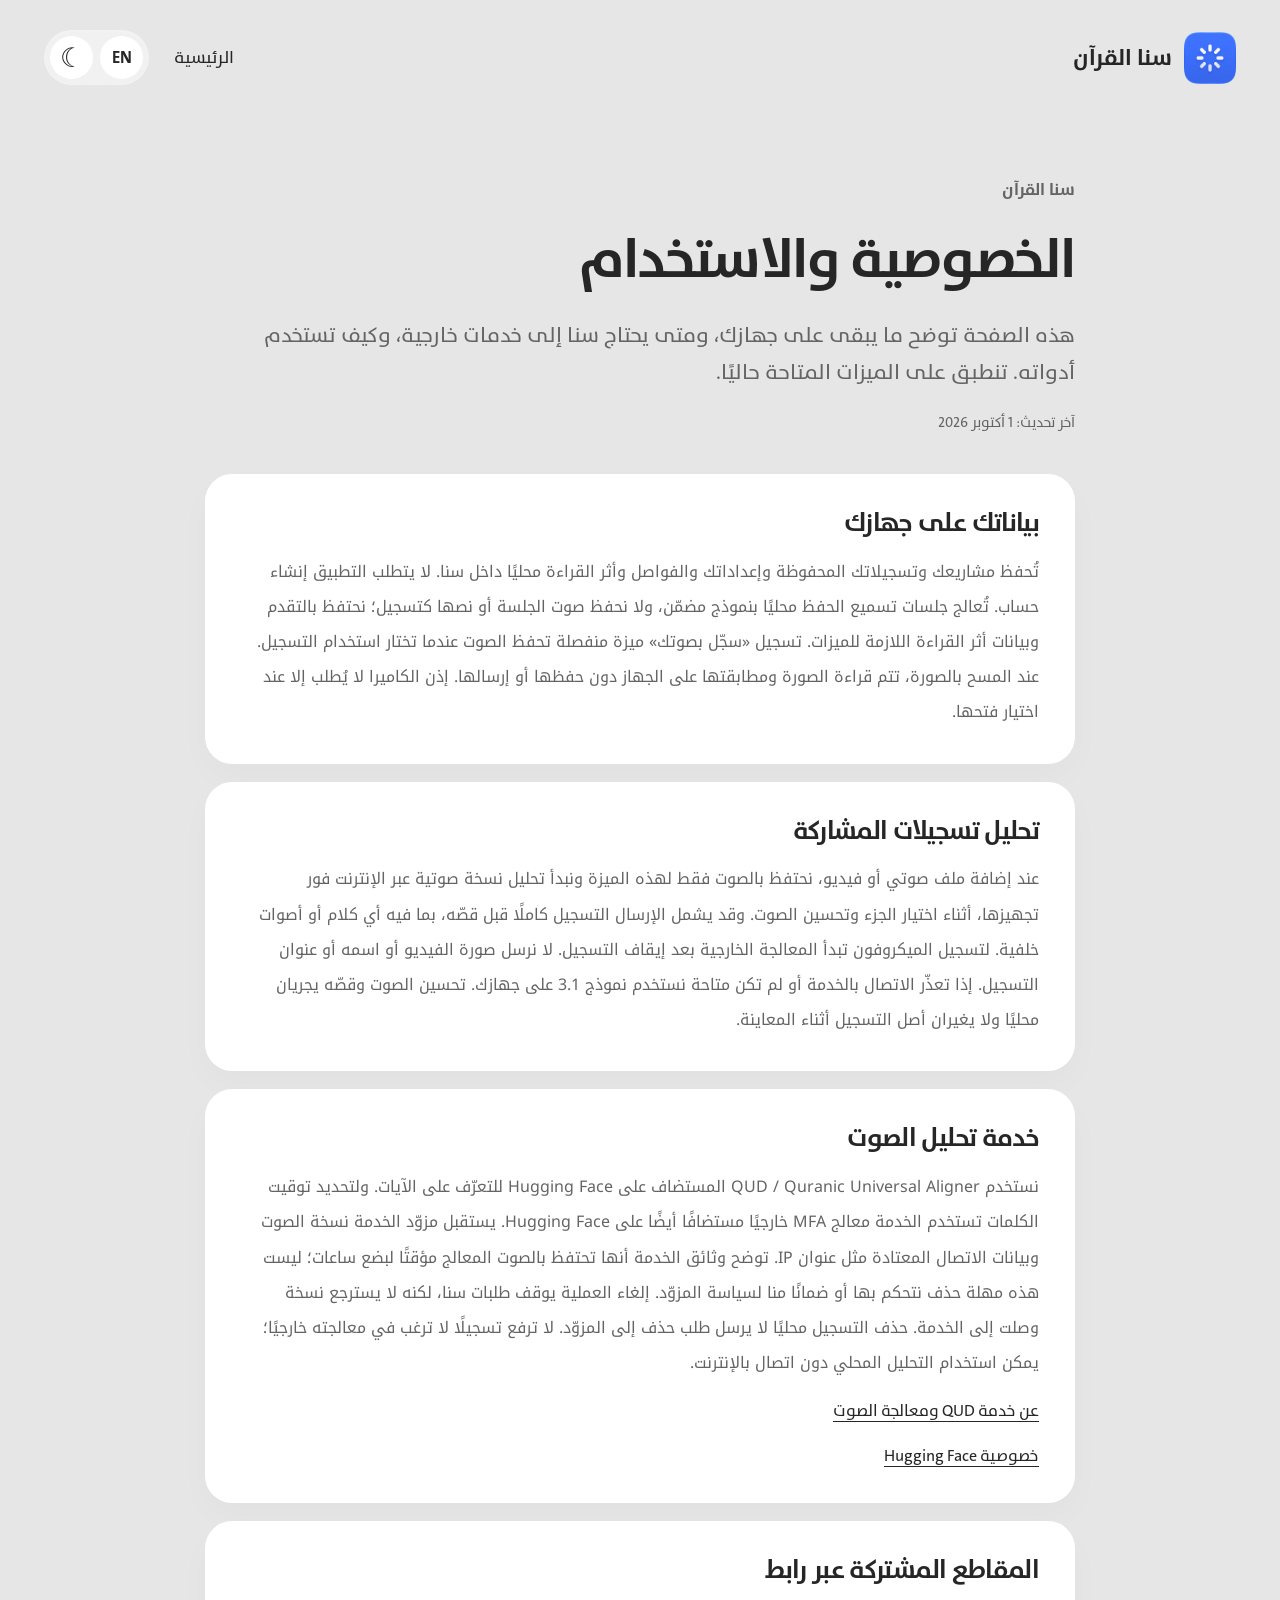
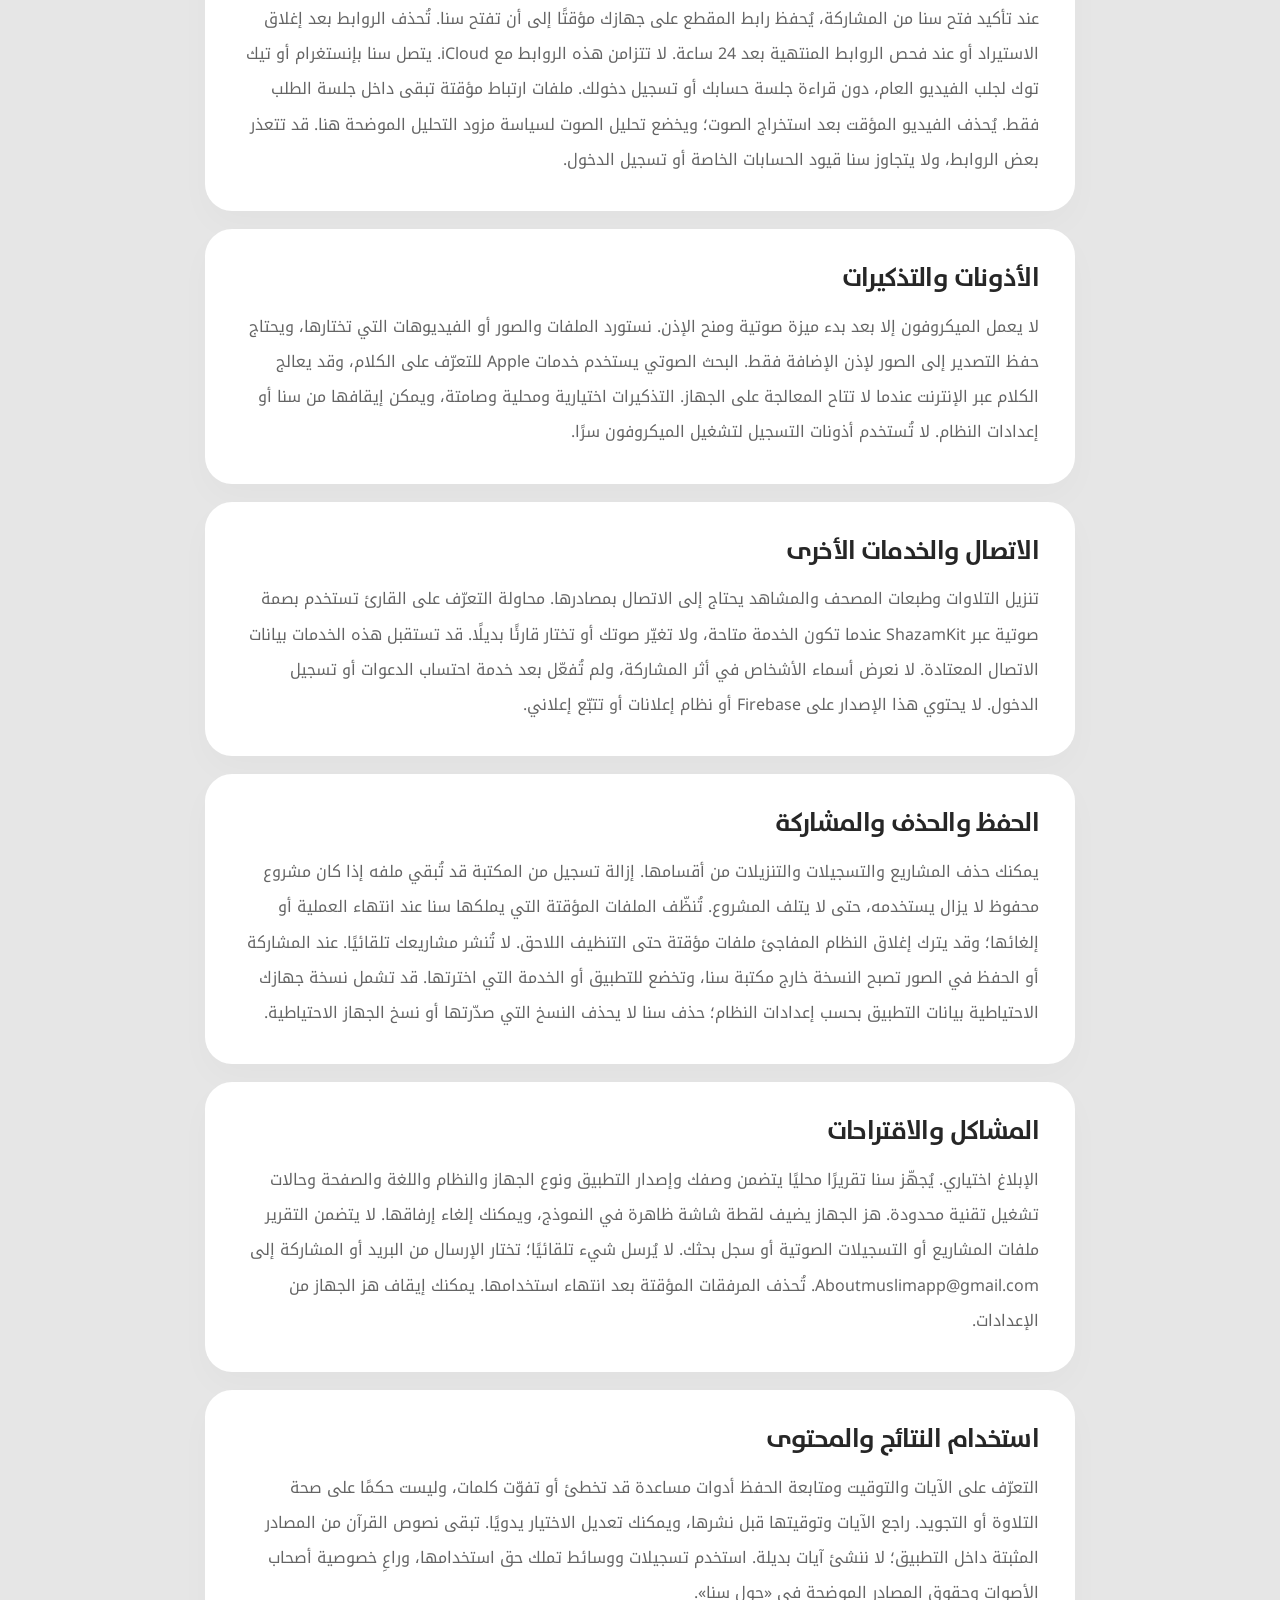
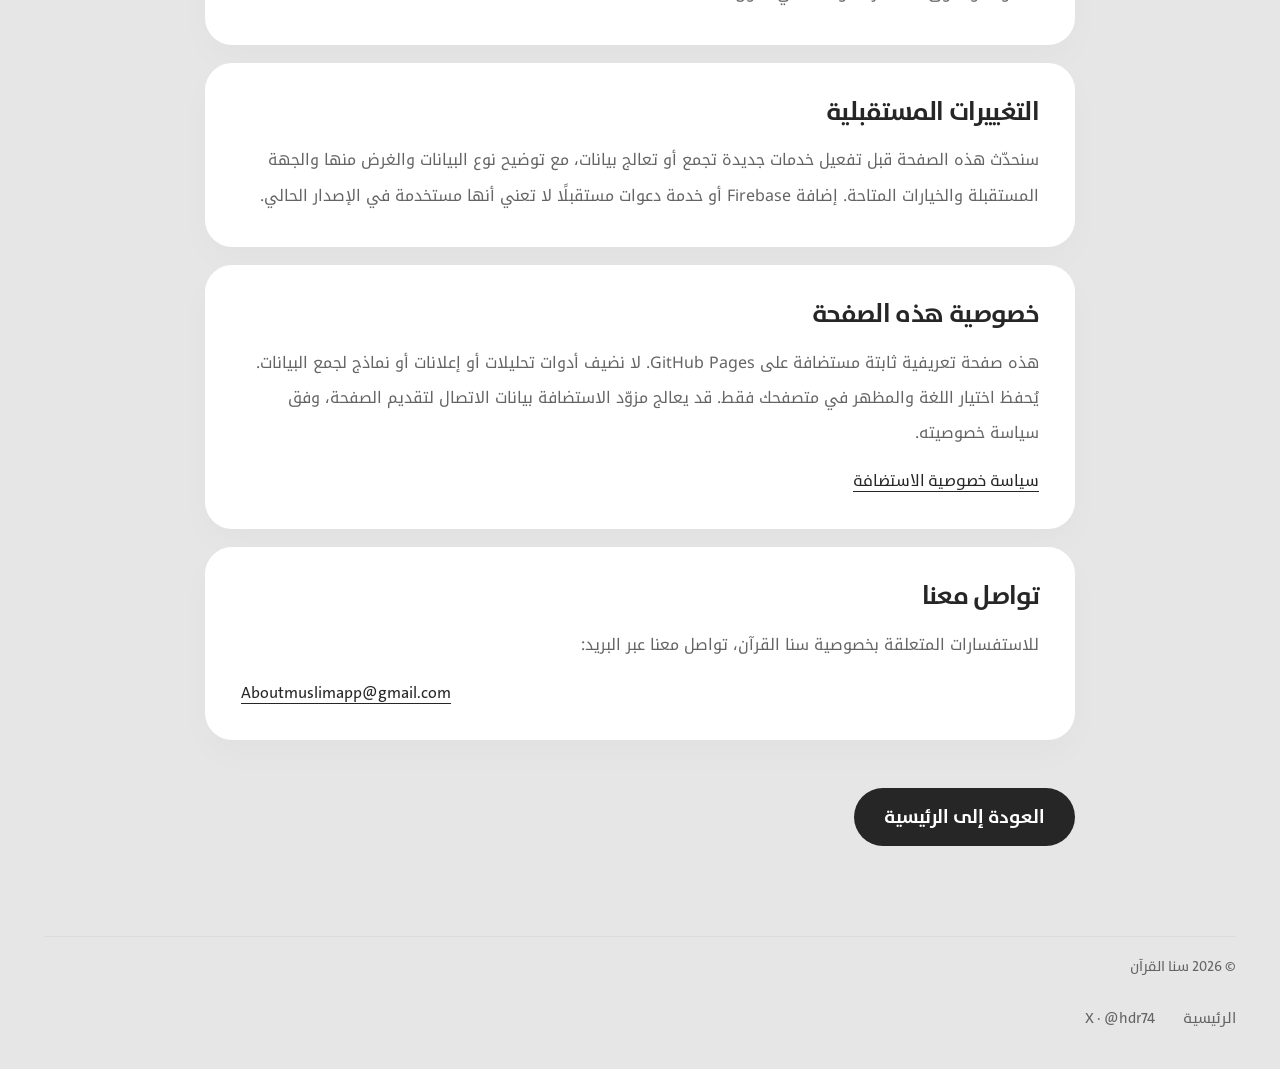
==== privacy.html @ ecf04803 "Add bilingual Sana Quran website and privacy policy" ====
<!doctype html><html lang="ar" dir="rtl" data-theme="light"><head><meta charset="utf-8"><meta name="viewport" content="width=device-width,initial-scale=1"><meta name="theme-color" content="#e6e6e6"><meta name="description" content="سياسة الخصوصية والاستخدام لتطبيق سنا القرآن."><title>الخصوصية والاستخدام — سنا القرآن</title><link rel="icon" href="assets/icon-light.png"><link rel="stylesheet" href="styles.css"><script src="privacy-content.js" defer></script><script src="app.js" defer></script></head><body><a class="skip" href="#main" data-copy="skip">انتقل إلى المحتوى</a><header class="site-header wrap"><a class="brand" href="./" data-local-link><img data-icon src="assets/icon-light.png" width="52" height="52" alt=""><span data-copy="brand">سنا القرآن</span></a><nav class="nav" data-nav-label aria-label="الصفحة"><a href="./" data-local-link data-copy="home">الرئيسية</a><div class="preferences"><button id="language" class="round" type="button" aria-label="Switch to English">EN</button><button id="theme" class="round theme-toggle" type="button" aria-label="النمط الداكن"><span class="sun" aria-hidden="true">☀</span><span class="moon" aria-hidden="true">☾</span></button></div></nav></header><main id="main" class="privacy-page wrap"><div class="privacy-heading"><span class="eyebrow" data-copy="brand">سنا القرآن</span><h1 data-policy="privacy_usage">الخصوصية والاستخدام</h1><p class="lead" data-policy="privacy_intro">هذه الصفحة توضح ما يبقى على جهازك، ومتى يحتاج سنا إلى خدمات خارجية، وكيف تستخدم أدواته. تنطبق على الميزات المتاحة حاليًا.</p><p class="small" data-policy="privacy_revision">آخر تحديث: 1 أكتوبر 2026</p></div><div id="policy-sections"><section class="policy-card" id="local"><h2>بياناتك على جهازك</h2><p>تُحفظ مشاريعك وتسجيلاتك المحفوظة وإعداداتك والفواصل وأثر القراءة محليًا داخل سنا. لا يتطلب التطبيق إنشاء حساب. تُعالج جلسات تسميع الحفظ محليًا بنموذج مضمّن، ولا نحفظ صوت الجلسة أو نصها كتسجيل؛ نحتفظ بالتقدم وبيانات أثر القراءة اللازمة للميزات. تسجيل «سجّل بصوتك» ميزة منفصلة تحفظ الصوت عندما تختار استخدام التسجيل. عند المسح بالصورة، تتم قراءة الصورة ومطابقتها على الجهاز دون حفظها أو إرسالها. إذن الكاميرا لا يُطلب إلا عند اختيار فتحها.</p></section><section class="policy-card" id="audio"><h2>تحليل تسجيلات المشاركة</h2><p>عند إضافة ملف صوتي أو فيديو، نحتفظ بالصوت فقط لهذه الميزة ونبدأ تحليل نسخة صوتية عبر الإنترنت فور تجهيزها، أثناء اختيار الجزء وتحسين الصوت. وقد يشمل الإرسال التسجيل كاملًا قبل قصّه، بما فيه أي كلام أو أصوات خلفية. لتسجيل الميكروفون تبدأ المعالجة الخارجية بعد إيقاف التسجيل. لا نرسل صورة الفيديو أو اسمه أو عنوان التسجيل. إذا تعذّر الاتصال بالخدمة أو لم تكن متاحة نستخدم نموذج 3.1 على جهازك. تحسين الصوت وقصّه يجريان محليًا ولا يغيران أصل التسجيل أثناء المعاينة.</p></section><section class="policy-card" id="provider"><h2>خدمة تحليل الصوت</h2><p>نستخدم QUD / Quranic Universal Aligner المستضاف على Hugging Face للتعرّف على الآيات. ولتحديد توقيت الكلمات تستخدم الخدمة معالج MFA خارجيًا مستضافًا أيضًا على Hugging Face. يستقبل مزوّد الخدمة نسخة الصوت وبيانات الاتصال المعتادة مثل عنوان IP. توضح وثائق الخدمة أنها تحتفظ بالصوت المعالج مؤقتًا لبضع ساعات؛ ليست هذه مهلة حذف نتحكم بها أو ضمانًا منا لسياسة المزوّد. إلغاء العملية يوقف طلبات سنا، لكنه لا يسترجع نسخة وصلت إلى الخدمة. حذف التسجيل محليًا لا يرسل طلب حذف إلى المزوّد. لا ترفع تسجيلًا لا ترغب في معالجته خارجيًا؛ يمكن استخدام التحليل المحلي دون اتصال بالإنترنت.</p><a href="https://qud.dev/en/projects/aligner/" target="_blank" rel="noopener noreferrer">عن خدمة QUD ومعالجة الصوت</a><a href="https://huggingface.co/privacy" target="_blank" rel="noopener noreferrer">خصوصية Hugging Face</a></section><section class="policy-card" id="social"><h2>المقاطع المشتركة عبر رابط</h2><p>عند تأكيد فتح سنا من المشاركة، يُحفظ رابط المقطع على جهازك مؤقتًا إلى أن تفتح سنا. تُحذف الروابط بعد إغلاق الاستيراد أو عند فحص الروابط المنتهية بعد 24 ساعة. لا تتزامن هذه الروابط مع iCloud. يتصل سنا بإنستغرام أو تيك توك لجلب الفيديو العام، دون قراءة جلسة حسابك أو تسجيل دخولك. ملفات ارتباط مؤقتة تبقى داخل جلسة الطلب فقط. يُحذف الفيديو المؤقت بعد استخراج الصوت؛ ويخضع تحليل الصوت لسياسة مزود التحليل الموضحة هنا. قد تتعذر بعض الروابط، ولا يتجاوز سنا قيود الحسابات الخاصة أو تسجيل الدخول.</p></section><section class="policy-card" id="permissions"><h2>الأذونات والتذكيرات</h2><p>لا يعمل الميكروفون إلا بعد بدء ميزة صوتية ومنح الإذن. نستورد الملفات والصور أو الفيديوهات التي تختارها، ويحتاج حفظ التصدير إلى الصور لإذن الإضافة فقط. البحث الصوتي يستخدم خدمات Apple للتعرّف على الكلام، وقد يعالج الكلام عبر الإنترنت عندما لا تتاح المعالجة على الجهاز. التذكيرات اختيارية ومحلية وصامتة، ويمكن إيقافها من سنا أو إعدادات النظام. لا تُستخدم أذونات التسجيل لتشغيل الميكروفون سرًا.</p></section><section class="policy-card" id="network"><h2>الاتصال والخدمات الأخرى</h2><p>تنزيل التلاوات وطبعات المصحف والمشاهد يحتاج إلى الاتصال بمصادرها. محاولة التعرّف على القارئ تستخدم بصمة صوتية عبر ShazamKit عندما تكون الخدمة متاحة، ولا تغيّر صوتك أو تختار قارئًا بديلًا. قد تستقبل هذه الخدمات بيانات الاتصال المعتادة. لا نعرض أسماء الأشخاص في أثر المشاركة، ولم تُفعّل بعد خدمة احتساب الدعوات أو تسجيل الدخول. لا يحتوي هذا الإصدار على Firebase أو نظام إعلانات أو تتبّع إعلاني.</p></section><section class="policy-card" id="retention"><h2>الحفظ والحذف والمشاركة</h2><p>يمكنك حذف المشاريع والتسجيلات والتنزيلات من أقسامها. إزالة تسجيل من المكتبة قد تُبقي ملفه إذا كان مشروع محفوظ لا يزال يستخدمه، حتى لا يتلف المشروع. تُنظّف الملفات المؤقتة التي يملكها سنا عند انتهاء العملية أو إلغائها؛ وقد يترك إغلاق النظام المفاجئ ملفات مؤقتة حتى التنظيف اللاحق. لا تُنشر مشاريعك تلقائيًا. عند المشاركة أو الحفظ في الصور تصبح النسخة خارج مكتبة سنا، وتخضع للتطبيق أو الخدمة التي اخترتها. قد تشمل نسخة جهازك الاحتياطية بيانات التطبيق بحسب إعدادات النظام؛ حذف سنا لا يحذف النسخ التي صدّرتها أو نسخ الجهاز الاحتياطية.</p></section><section class="policy-card" id="support"><h2>المشاكل والاقتراحات</h2><p>الإبلاغ اختياري. يُجهّز سنا تقريرًا محليًا يتضمن وصفك وإصدار التطبيق ونوع الجهاز والنظام واللغة والصفحة وحالات تشغيل تقنية محدودة. هز الجهاز يضيف لقطة شاشة ظاهرة في النموذج، ويمكنك إلغاء إرفاقها. لا يتضمن التقرير ملفات المشاريع أو التسجيلات الصوتية أو سجل بحثك. لا يُرسل شيء تلقائيًا؛ تختار الإرسال من البريد أو المشاركة إلى Aboutmuslimapp@gmail.com. تُحذف المرفقات المؤقتة بعد انتهاء استخدامها. يمكنك إيقاف هز الجهاز من الإعدادات.</p></section><section class="policy-card" id="usage"><h2>استخدام النتائج والمحتوى</h2><p>التعرّف على الآيات والتوقيت ومتابعة الحفظ أدوات مساعدة قد تخطئ أو تفوّت كلمات، وليست حكمًا على صحة التلاوة أو التجويد. راجع الآيات وتوقيتها قبل نشرها، ويمكنك تعديل الاختيار يدويًا. تبقى نصوص القرآن من المصادر المثبتة داخل التطبيق؛ لا ننشئ آيات بديلة. استخدم تسجيلات ووسائط تملك حق استخدامها، وراعِ خصوصية أصحاب الأصوات وحقوق المصادر الموضحة في «حول سنا».</p></section><section class="policy-card" id="updates"><h2>التغييرات المستقبلية</h2><p>سنحدّث هذه الصفحة قبل تفعيل خدمات جديدة تجمع أو تعالج بيانات، مع توضيح نوع البيانات والغرض منها والجهة المستقبلة والخيارات المتاحة. إضافة Firebase أو خدمة دعوات مستقبلًا لا تعني أنها مستخدمة في الإصدار الحالي.</p></section></div><section class="policy-card"><h2 data-copy="websitePrivacyTitle">خصوصية هذه الصفحة</h2><p data-copy="websitePrivacyBody">هذه صفحة تعريفية ثابتة مستضافة على GitHub Pages. لا نضيف أدوات تحليلات أو إعلانات أو نماذج لجمع البيانات. يُحفظ اختيار اللغة والمظهر في متصفحك فقط. قد يعالج مزوّد الاستضافة بيانات الاتصال لتقديم الصفحة، وفق سياسة خصوصيته.</p><a href="https://docs.github.com/en/site-policy/privacy-policies/github-general-privacy-statement" target="_blank" rel="noopener noreferrer" data-copy="hostingPrivacy">سياسة خصوصية الاستضافة</a></section><section class="policy-card"><h2 data-copy="contact">تواصل معنا</h2><p data-copy="privacyContact">للاستفسارات المتعلقة بخصوصية سنا القرآن، تواصل معنا عبر البريد:</p><a class="email" href="mailto:Aboutmuslimapp@gmail.com">Aboutmuslimapp@gmail.com</a></section><a class="primary" href="./" data-local-link data-copy="backHome">العودة إلى الرئيسية</a></main><footer class="site-footer wrap"><span class="small" data-copy="copyright">© 2026 سنا القرآن</span><a href="./" data-local-link data-copy="home">الرئيسية</a><a href="https://x.com/hdr74" target="_blank" rel="noopener noreferrer">X · @hdr74</a></footer></body></html>
---- styles.css ----
@font-face{font-family:Sana;src:url('assets/sana-regular.otf') format('opentype');font-style:normal;font-weight:400;font-display:swap}@font-face{font-family:Sana;src:url('assets/sana-bold.otf') format('opentype');font-style:normal;font-weight:700;font-display:swap}@font-face{font-family:SanaLong;src:url('assets/sana-long-text.ttf') format('truetype');font-weight:100 900;font-display:swap}@font-face{font-family:Uthmani;src:url('assets/sana-quran.ttf') format('truetype');font-display:swap}
:root{color-scheme:light;--bg:#e6e6e6;--paper:#fff;--ink:#262626;--muted:#646464;--secondary:#fafafa;--line:#0000000b;--button:#262626;--button-ink:#fff;--green:#6c8374;--shadow:0 14px 34px #00000006;--glass:#ffffff70;--ease:cubic-bezier(.22,1,.36,1);--radius:34px}
:root[data-theme=dark]{color-scheme:dark;--bg:#1a1a1a;--paper:#262626;--ink:#dcdcdc;--muted:#999;--secondary:#343434;--line:#ffffff0a;--button:#d9d9d9;--button-ink:#262626;--green:#b3c6b9;--shadow:0 14px 34px #00000012;--glass:#ffffff08}
*{box-sizing:border-box}html{scroll-behavior:smooth;scroll-padding-top:32px}body{margin:0;background:var(--bg);color:var(--ink);font-family:Sana,system-ui,sans-serif;font-size:18px;line-height:1.65;transition:background-color .3s,color .3s}button,a{-webkit-tap-highlight-color:transparent}button{font:inherit;color:inherit;cursor:pointer}a{color:inherit;text-decoration:none}a:focus-visible,button:focus-visible{outline:3px solid #3968ed;outline-offset:5px}button:active,.primary:active{transform:scale(.97)}button{transition:transform .14s var(--ease),background .2s}img{display:block;max-width:100%}p,h1,h2,h3,figure{margin:0}h1,h2,h3{font-weight:700;line-height:1.15;letter-spacing:-.025em}p{color:var(--muted)}.wrap{width:min(1192px,calc(100% - 64px));margin-inline:auto}.site-header{display:flex;align-items:center;justify-content:space-between;gap:24px;padding-block:30px}.brand{display:inline-flex;align-items:center;gap:12px;font-weight:700;font-size:23px;white-space:nowrap}.brand img{flex:none;border-radius:24%}.nav,.preferences{display:flex;align-items:center;gap:25px}.nav>a{font-size:17px}.preferences{gap:7px;padding:5px;border-radius:50px;border:1px solid #ffffff22;background:var(--glass);box-shadow:inset 0 1px 0 #ffffff25;backdrop-filter:blur(20px)}.round{border:0;border-radius:50%;background:var(--paper);width:43px;height:43px;display:grid;place-items:center;font-size:17px;line-height:1;font-weight:700}.theme-toggle{position:relative;font:27px Georgia,serif;overflow:hidden}.theme-toggle span{grid-area:1/1;transition:transform .28s var(--ease),opacity .2s}.sun{opacity:0;transform:translateY(35px)}.moon{opacity:1;transform:translateY(0)}[data-theme=dark] .sun{opacity:1;transform:translateY(0)}[data-theme=dark] .moon{opacity:0;transform:translateY(-35px)}.skip{position:fixed;z-index:100;top:8px;inset-inline-start:8px;background:var(--paper);padding:12px;transform:translateY(-150%)}.skip:focus{transform:none}.hero{display:grid;grid-template-columns:.95fr 1.05fr;align-items:center;gap:50px;padding-block:48px 88px;min-height:750px}.hero-copy{padding-block:30px}.eyebrow{font-size:17px;font-weight:700;color:var(--muted);display:inline-flex;align-items:center;gap:9px;line-height:1.7}.status-dot{width:7px;height:7px;background:var(--green);border-radius:50%}h1{font-size:clamp(52px,5.5vw,80px);margin-block:22px 26px}.lead{font-size:23px;line-height:1.75;max-width:460px}.primary{display:inline-flex;align-items:center;justify-content:center;gap:22px;min-height:58px;border-radius:40px;padding:12px 30px;background:var(--button);color:var(--button-ink);font-weight:700;font-size:19px;transition:transform .14s var(--ease),box-shadow .2s;margin-top:30px}.primary:hover{box-shadow:0 8px 25px #00000013}.small{font-size:14px;color:var(--muted)}.availability{margin-top:21px;max-width:340px;line-height:1.7}.hero-visual{position:relative;display:flex;align-items:center;justify-content:center;gap:14px;direction:ltr;isolation:isolate;min-width:0}.device{position:relative;flex:1;max-width:260px;aspect-ratio:1350/2760;min-width:0}.device-reader{margin-top:70px}.device-editor{margin-bottom:70px}.device-screen{position:absolute;left:5.333%;top:2.5%;width:89.334%;height:95%;border-radius:13%/6%;object-fit:fill;background:var(--bg)}.device-frame{position:absolute;inset:0;width:100%;height:100%;pointer-events:none}.features{padding-block:26px 90px}.section-intro{max-width:700px;margin-block:0 34px}.section-intro h2{font-size:46px;margin-top:16px}.feature-grid{display:grid;grid-template-columns:repeat(2,minmax(0,1fr));gap:22px}.feature{background:var(--paper);border-radius:var(--radius);box-shadow:var(--shadow);overflow:hidden;min-width:0;position:relative;transition:background-color .3s;display:flex;flex-direction:column}.feature-copy{padding:42px 42px 28px;position:relative;z-index:1}.feature h3{font-size:39px;margin-block:12px 18px}.feature p{font-size:20px;line-height:1.8}.feature-icon,.wave-symbol,.scan-symbol{display:block;width:48px;height:48px;margin-bottom:26px}.feature svg{width:100%;height:100%;fill:none;stroke:currentColor;stroke-width:2.6;stroke-linecap:round;stroke-linejoin:round}.review-card{grid-column:1/-1;display:grid;grid-template-columns:1fr 1fr;align-items:center;min-height:480px}.review-card .feature-copy{padding:48px}.review-card h3{font-size:46px}.quiet-tag{display:inline-flex;align-items:center;margin-top:24px;font-size:14px;padding:6px 15px;border-radius:30px;background:var(--secondary);color:var(--muted)}.wave-symbol{display:flex;align-items:center;gap:5px}.wave-symbol i{width:5px;border-radius:8px;background:currentColor;height:18px}.wave-symbol i:nth-child(2){height:34px}.wave-symbol i:nth-child(3){height:48px}.wave-symbol i:nth-child(4){height:28px}.wave-symbol i:nth-child(5){height:39px}.review-crop{height:360px;aspect-ratio:1;margin:44px;position:relative;overflow:hidden;border-radius:27px;background:var(--secondary);direction:ltr}.review-crop img{width:100%;position:absolute;top:-25%;height:auto}.review-crop:after{content:"";position:absolute;inset:65% 0 0;background:linear-gradient(transparent,var(--paper))}.review-crop figcaption{position:absolute;bottom:0;left:0;right:0;z-index:1;text-align:center;padding:18px;font-size:13px;color:var(--muted);background:var(--paper)}.quran-preview{display:flex;align-items:center;flex-direction:column;justify-content:center;padding:40px 32px 0;gap:15px;min-height:255px;position:relative;flex:1;background:linear-gradient(transparent,var(--secondary))}.quran-line{font-family:Uthmani,serif;font-size:36px;line-height:1.9;text-align:center}.verse-ornament{font-family:Uthmani,serif;color:var(--green);width:40px;height:40px;display:grid;place-items:center;font-size:25px;border:1px solid currentColor;border-radius:50%;outline:1px solid currentColor;outline-offset:4px}.ribbons{display:flex;gap:12px;margin-top:20px;height:65px;overflow:hidden}.ribbons i{width:30px;height:60px;background:#758978;clip-path:polygon(0 0,100% 0,100% 100%,50% 75%,0 100%);border-radius:5px 5px 0 0}.ribbons i:nth-child(2){background:#b56b84;transform:translateY(13px)}.ribbons i:nth-child(3){background:#7c92b6;transform:translateY(13px)}.audio-illustration{margin:14px 40px 42px;padding:26px;background:var(--secondary);border-radius:24px}.audio-path{display:flex;align-items:center;justify-content:center;gap:14px;direction:ltr;margin-bottom:30px}.audio-path>span{font-size:35px;border-radius:18px;display:grid;place-items:center;width:55px;height:55px;background:var(--paper)}.audio-path img{width:56px;height:56px}.audio-path i{width:5px;height:5px;background:var(--muted);border-radius:50%}.waveform{height:50px;display:flex;gap:3px;align-items:center;justify-content:center;overflow:hidden}.waveform i{width:3px;flex:1;max-width:4px;border-radius:4px;background:var(--muted);opacity:.38}.audio-meta{display:flex;justify-content:space-between;font-size:13px;color:var(--muted);margin-top:15px}.video-card{grid-column:1/-1;display:grid;grid-template-columns:1.1fr 1fr;align-items:center}.format-choices{display:flex;gap:18px;padding:40px;align-items:center;justify-content:center}.format-choices>span{background:var(--secondary);border-radius:25px;aspect-ratio:1;flex:1;display:flex;flex-direction:column;align-items:center;justify-content:center;gap:17px;font-size:17px}.format-choices svg{width:50px;height:50px}.video-card .feature-copy{padding:44px}.scan-symbol{display:grid;grid-template-columns:repeat(3,1fr);gap:4px}.scan-symbol i{background:currentColor;border-radius:3px;opacity:.35}.scan-symbol i:nth-child(3n){opacity:.8}.meaning-card .text-link{margin-top:27px;display:inline-flex;align-items:center;gap:12px;font-size:16px;font-weight:700}.download{padding-bottom:80px}.download-inner{border-radius:40px;padding:54px;display:flex;align-items:center;gap:28px;background:#262626;color:#fff;box-shadow:var(--shadow)}.download-icon{flex:none;border-radius:24%}.download h2{font-size:41px;margin-block:6px 12px}.download p{color:#bdbdbd;font-size:18px;max-width:420px}.download .eyebrow{color:#bdbdbd}.store{margin-inline-start:auto;display:flex;flex-direction:column;align-items:center;gap:18px;flex:none;padding:15px;max-width:230px;text-align:center}.store img{width:180px;height:60px}.store .small{color:#bdbdbd;font-size:12px}.site-footer{display:flex;align-items:center;gap:28px;flex-wrap:wrap;padding-block:0 38px;font-size:15px;color:var(--muted)}.site-footer .brand{font-size:18px;color:var(--ink)}.site-footer>div{display:flex;gap:24px;flex-wrap:wrap;margin-inline-start:auto}.site-footer>.small{width:100%;padding-top:18px;border-top:1px solid var(--line)}a:hover:not(.primary,.brand){color:var(--ink);text-decoration:underline;text-underline-offset:5px}.privacy-page{max-width:870px;padding-block:60px 90px}.privacy-heading{margin-bottom:40px}.privacy-heading h1{font-size:56px}.privacy-heading .lead{max-width:none;font-size:21px;margin-bottom:20px}.policy-card{padding:34px 36px;border-radius:27px;background:var(--paper);margin-bottom:18px;box-shadow:var(--shadow)}.policy-card h2{font-size:26px;margin-bottom:16px}.policy-card p{font-family:SanaLong,Sana,sans-serif;font-size:15px;line-height:2.2;white-space:pre-line}.policy-card a{display:block;margin-top:18px;font-size:16px;text-decoration:underline;text-underline-offset:5px}.email{direction:ltr;text-align:start;overflow-wrap:anywhere}.reveal{opacity:1;transform:none}.motion-ready .reveal.pending{opacity:0;transform:translateY(22px)}.motion-ready .reveal{transition:opacity .6s var(--ease),transform .6s var(--ease),background-color .3s}.feature.in-view .wave-symbol i{animation:wave-in .7s var(--ease) 1}.feature.in-view .scan-symbol i{animation:scan-in 1.5s ease-in-out 1;animation-delay:calc(var(--i,0)*.1s)}@keyframes wave-in{0%{transform:scaleY(.5);opacity:.3}100%{transform:scaleY(1);opacity:1}}@keyframes scan-in{0%,100%{opacity:.35}45%{opacity:1}}
html[dir=ltr] h1{font-size:clamp(52px,5.1vw,72px)}html[dir=ltr] .hero .lead{font-size:21px}html[dir=ltr] .feature p{font-size:19px}html[dir=ltr] .feature h3{font-size:35px}html[dir=ltr] .review-card h3{font-size:43px}html[dir=ltr] .policy-card p{font-family:Sana,system-ui,sans-serif;font-size:18px;line-height:1.9}
@media(min-width:1440px){.hero{padding-block:75px 115px}.device{max-width:272px}.hero-visual{gap:20px}}
@media(max-width:1000px){.wrap{width:calc(100% - 48px)}.hero{gap:28px;min-height:650px}.hero h1{font-size:60px}.lead{font-size:21px}.feature-copy{padding:32px}.review-card .feature-copy{padding:36px}.review-crop{margin:24px;height:auto;width:calc(100% - 48px)}.feature h3{font-size:34px}.review-card h3{font-size:38px}.feature p{font-size:18px}.download-inner{padding:38px;gap:23px}.download-icon{width:72px;height:72px}.download h2{font-size:34px}.download p{font-size:16px}.store img{width:150px;height:50px}.store{max-width:195px;padding:5px}}
@media(max-width:740px){.wrap{width:calc(100% - 32px)}.site-header{padding-block:20px}.brand{font-size:19px;gap:8px}.brand img{width:43px;height:43px}.nav{gap:12px}.nav>a{font-size:14px}.round{width:36px;height:36px;font-size:14px}.theme-toggle{font-size:24px}.preferences{padding:4px;gap:4px}.hero{display:flex;flex-direction:column;gap:34px;padding-block:28px 65px;text-align:center}.hero-copy{padding:0;max-width:510px}.hero h1,html[dir=ltr] .hero h1{font-size:58px;line-height:1.16;margin-block:17px 22px}.hero .lead{font-size:21px;margin-inline:auto;max-width:390px}.hero .primary{margin-top:24px}.availability{margin-inline:auto;font-size:13px}.hero-visual{width:min(460px,100%);gap:12px}.device-reader{margin-top:45px}.device-editor{margin-bottom:45px}.section-intro{margin-bottom:27px}.section-intro h2{font-size:36px;max-width:400px}.feature-grid{grid-template-columns:1fr;gap:18px}.feature{grid-column:auto;border-radius:30px}.review-card{display:flex;min-height:auto}.review-card .feature-copy,.feature-copy,.video-card .feature-copy{padding:32px 30px 24px}.feature h3,.review-card h3,html[dir=ltr] .review-card h3{font-size:35px}.feature p,html[dir=ltr] .feature p{font-size:19px}.review-crop{width:calc(100% - 56px);max-width:390px;margin:8px auto 30px}.video-card{display:block}.format-choices{padding:5px 30px 30px}.format-choices>span{max-width:220px}.features{padding-bottom:55px}.audio-illustration{margin:12px 30px 30px}.download-inner{padding:35px 28px;flex-direction:column;text-align:center;border-radius:32px;gap:18px}.download h2{font-size:38px}.download p{font-size:18px}.store{margin:0;max-width:none;padding:12px}.store img{width:180px;height:60px}.download{padding-bottom:45px}.site-footer{gap:19px;padding-bottom:28px}.site-footer>div{gap:19px;margin:0;justify-content:flex-start;width:100%}.privacy-page{padding-block:30px 60px}.privacy-heading h1{font-size:40px;line-height:1.3}.privacy-heading .lead{font-size:20px}.policy-card{padding:27px 25px}.policy-card h2{font-size:24px}.policy-card p{font-size:14px}}
@media(max-width:375px){.brand span{font-size:17px}.nav{gap:7px}.privacy-link{display:none}.hero h1,html[dir=ltr] .hero h1{font-size:48px}.hero .lead{font-size:19px}.feature-copy,.review-card .feature-copy{padding:28px 25px}.feature h3{font-size:31px}}
@media(prefers-reduced-motion:reduce){html{scroll-behavior:auto}*,*:before,*:after{animation:none!important;transition:none!important}.motion-ready .reveal.pending{opacity:1;transform:none}}
/* Long Arabic privacy paragraphs retain the app's readable tafsir face. */
.policy-card p{font-size:16px}
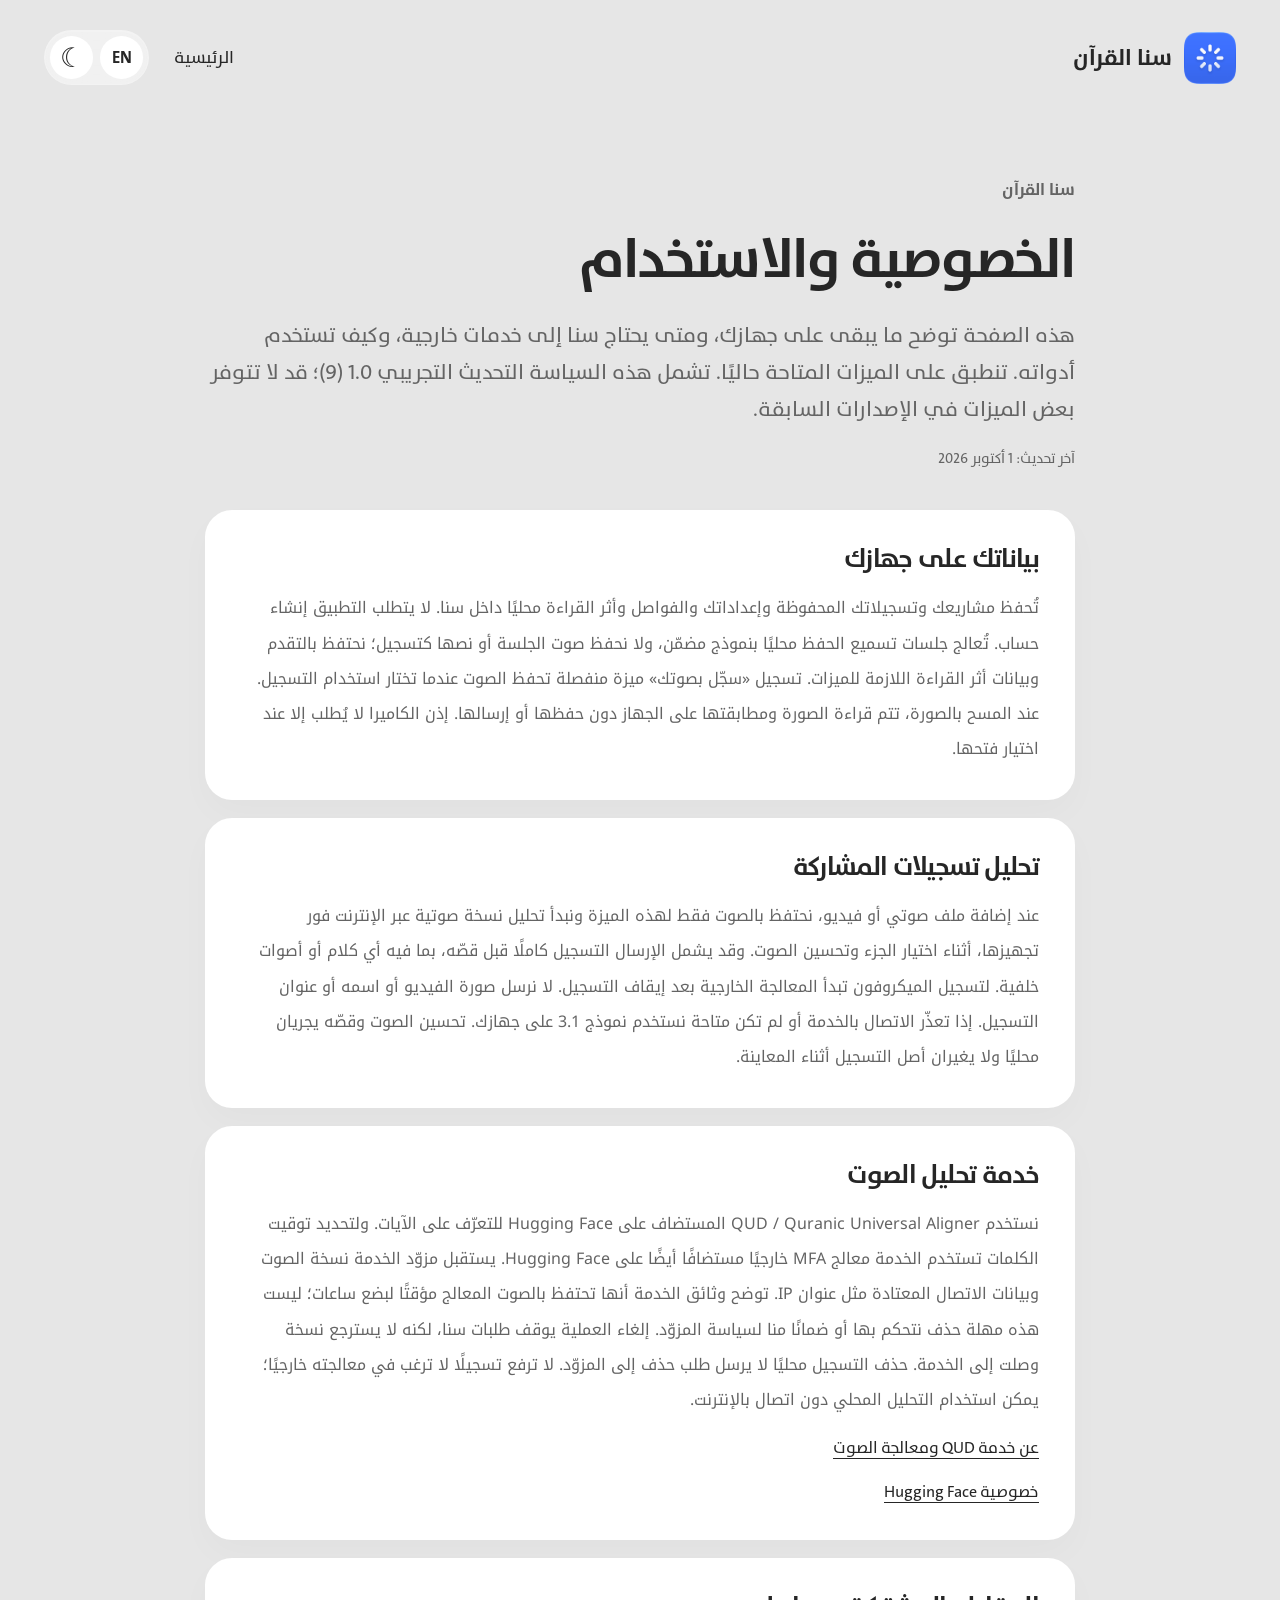
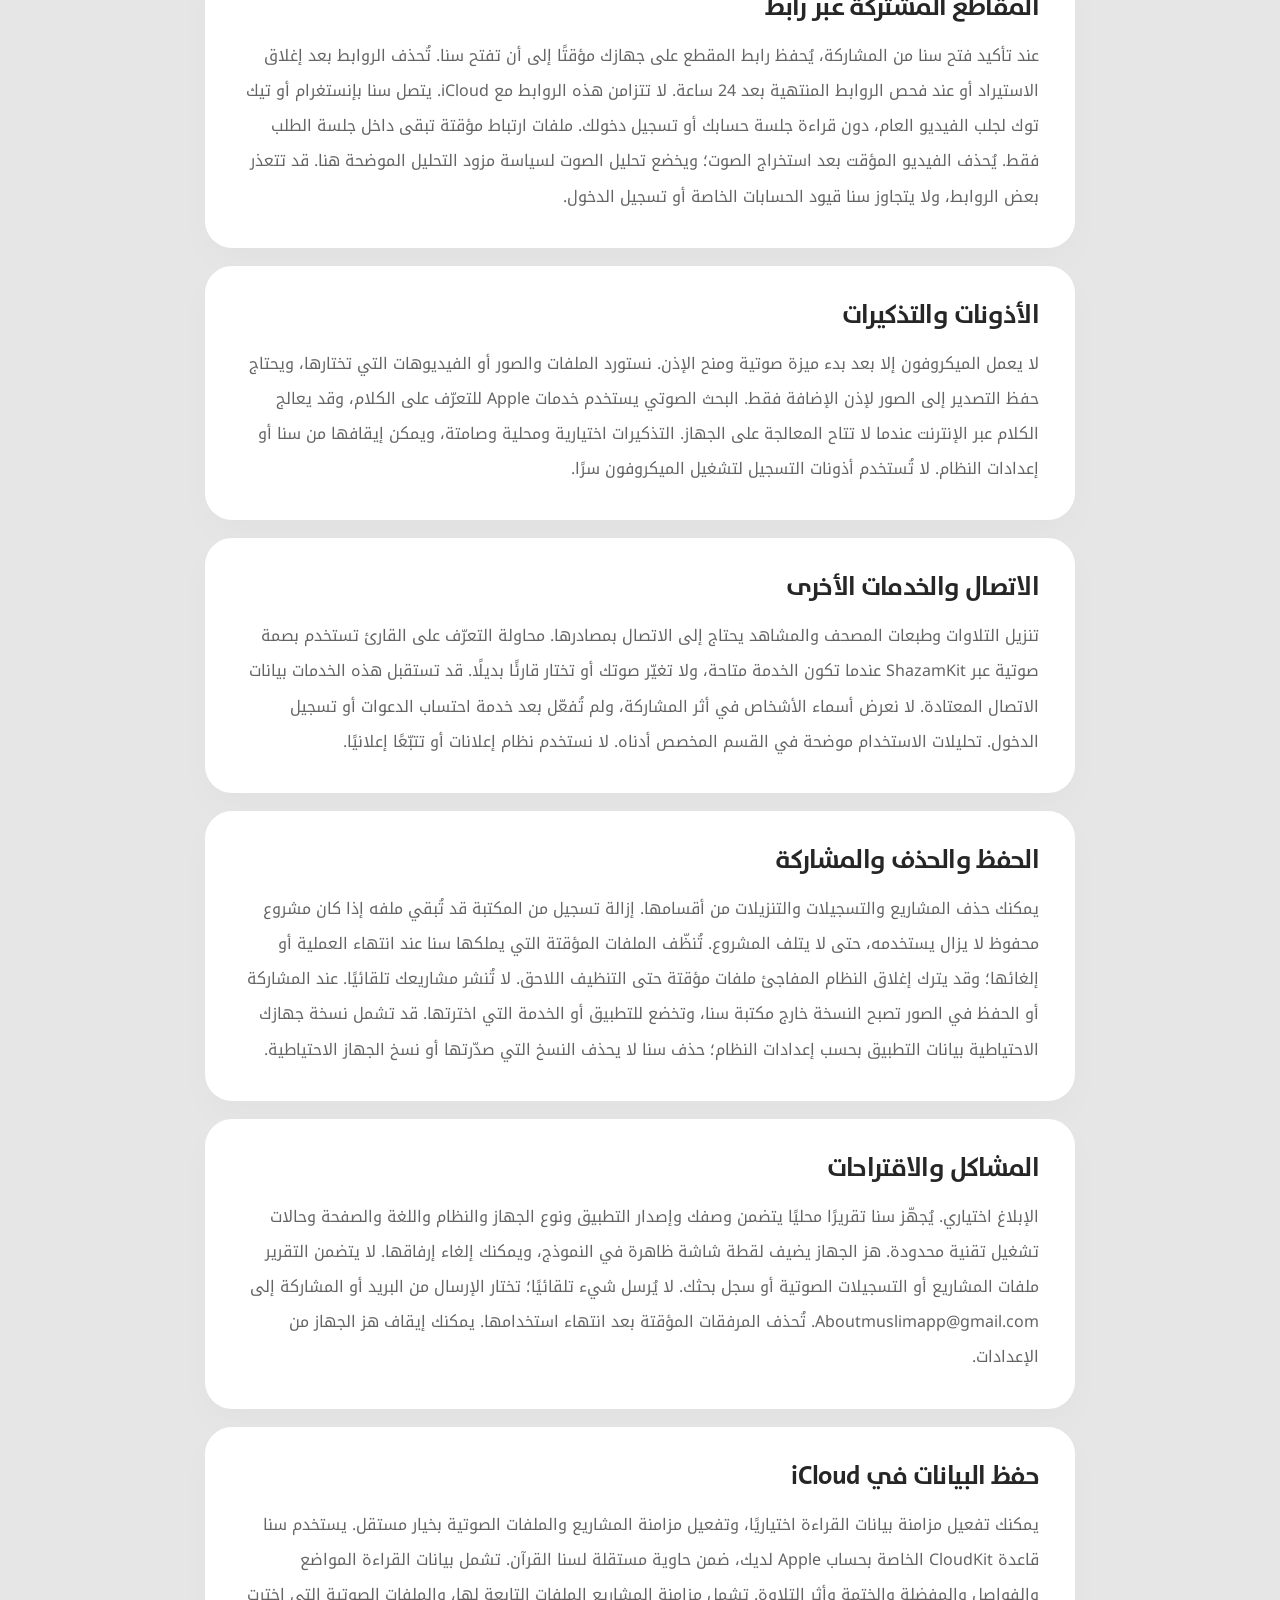
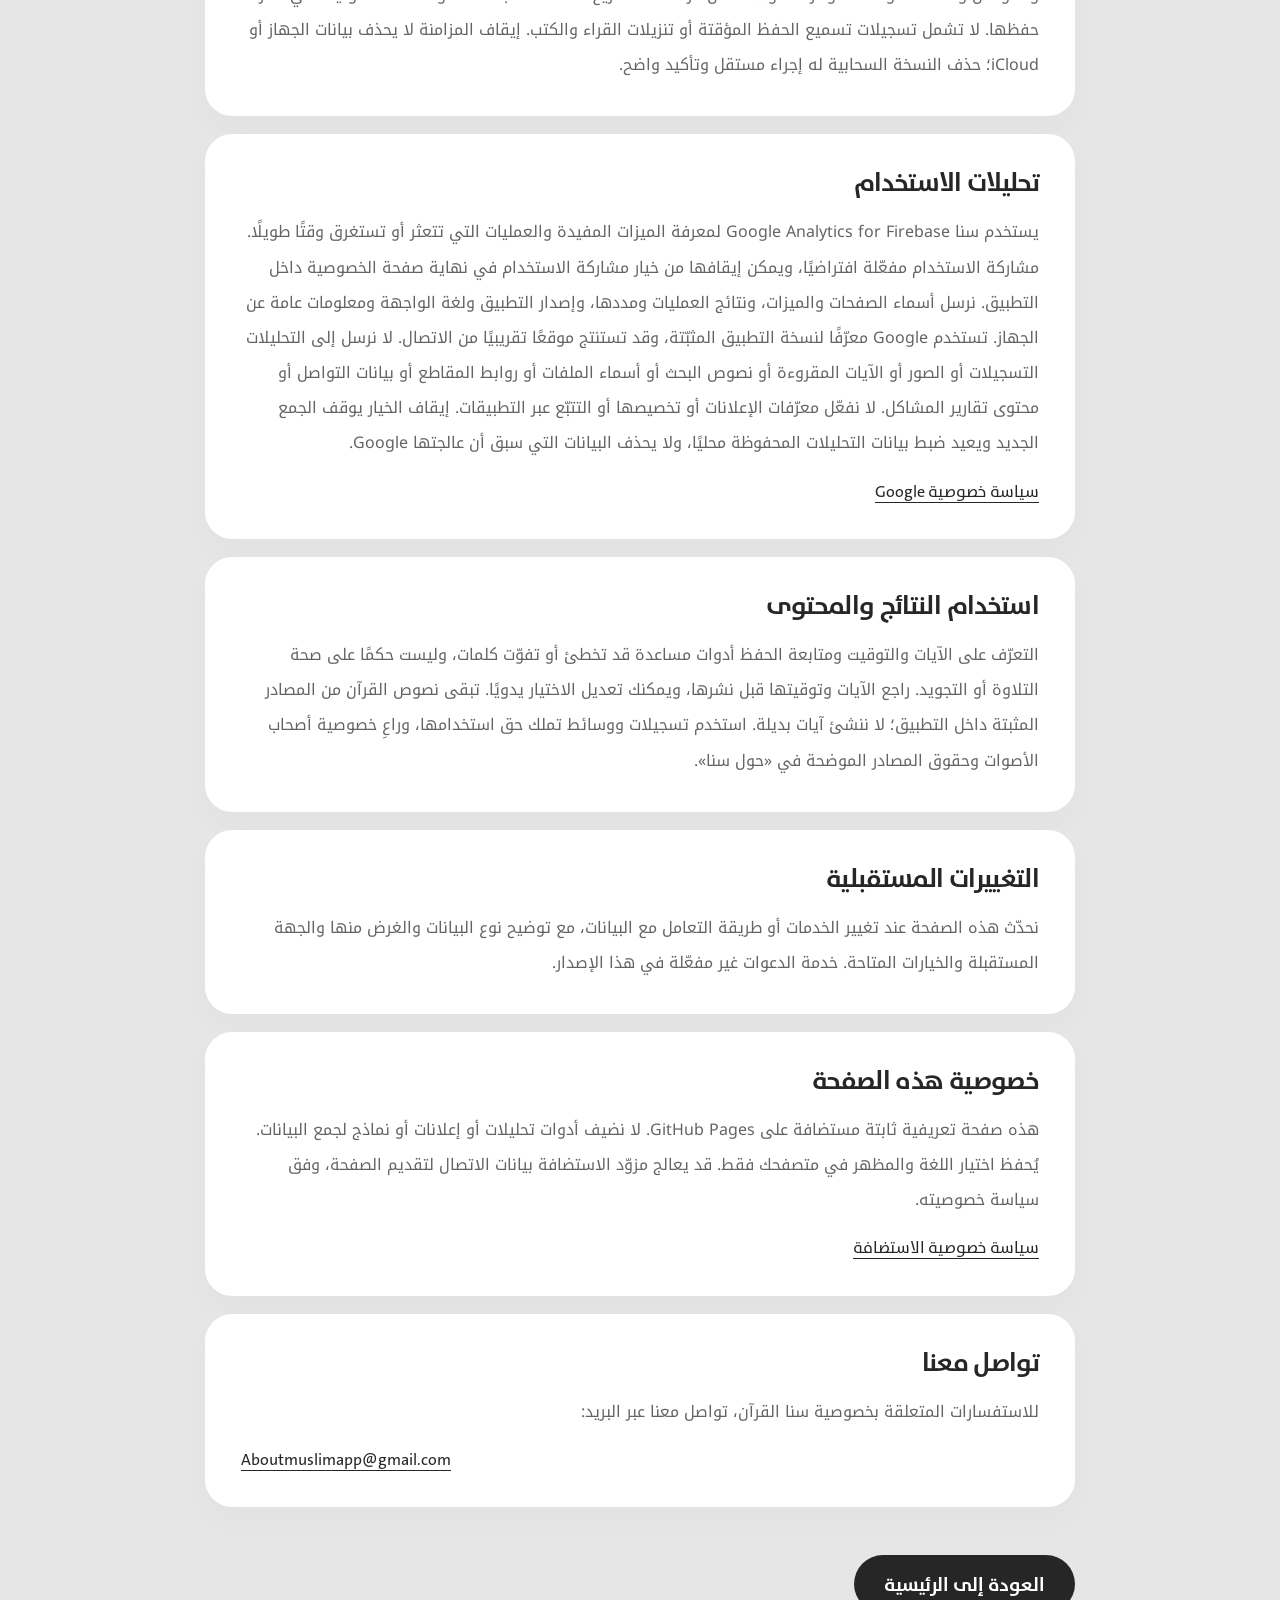
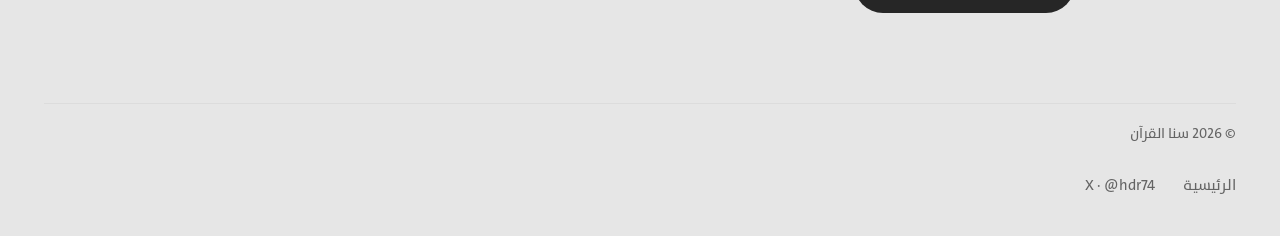
==== commit d129defe: "Explain optional iCloud sync and usage analytics in privacy policy" ====
--- a/privacy.html
+++ b/privacy.html
@@ -1 +1 @@
-<!doctype html><html lang="ar" dir="rtl" data-theme="light"><head><meta charset="utf-8"><meta name="viewport" content="width=device-width,initial-scale=1"><meta name="theme-color" content="#e6e6e6"><meta name="description" content="سياسة الخصوصية والاستخدام لتطبيق سنا القرآن."><title>الخصوصية والاستخدام — سنا القرآن</title><link rel="icon" href="assets/icon-light.png"><link rel="stylesheet" href="styles.css"><script src="privacy-content.js" defer></script><script src="app.js" defer></script></head><body><a class="skip" href="#main" data-copy="skip">انتقل إلى المحتوى</a><header class="site-header wrap"><a class="brand" href="./" data-local-link><img data-icon src="assets/icon-light.png" width="52" height="52" alt=""><span data-copy="brand">سنا القرآن</span></a><nav class="nav" data-nav-label aria-label="الصفحة"><a href="./" data-local-link data-copy="home">الرئيسية</a><div class="preferences"><button id="language" class="round" type="button" aria-label="Switch to English">EN</button><button id="theme" class="round theme-toggle" type="button" aria-label="النمط الداكن"><span class="sun" aria-hidden="true">☀</span><span class="moon" aria-hidden="true">☾</span></button></div></nav></header><main id="main" class="privacy-page wrap"><div class="privacy-heading"><span class="eyebrow" data-copy="brand">سنا القرآن</span><h1 data-policy="privacy_usage">الخصوصية والاستخدام</h1><p class="lead" data-policy="privacy_intro">هذه الصفحة توضح ما يبقى على جهازك، ومتى يحتاج سنا إلى خدمات خارجية، وكيف تستخدم أدواته. تنطبق على الميزات المتاحة حاليًا.</p><p class="small" data-policy="privacy_revision">آخر تحديث: 1 أكتوبر 2026</p></div><div id="policy-sections"><section class="policy-card" id="local"><h2>بياناتك على جهازك</h2><p>تُحفظ مشاريعك وتسجيلاتك المحفوظة وإعداداتك والفواصل وأثر القراءة محليًا داخل سنا. لا يتطلب التطبيق إنشاء حساب. تُعالج جلسات تسميع الحفظ محليًا بنموذج مضمّن، ولا نحفظ صوت الجلسة أو نصها كتسجيل؛ نحتفظ بالتقدم وبيانات أثر القراءة اللازمة للميزات. تسجيل «سجّل بصوتك» ميزة منفصلة تحفظ الصوت عندما تختار استخدام التسجيل. عند المسح بالصورة، تتم قراءة الصورة ومطابقتها على الجهاز دون حفظها أو إرسالها. إذن الكاميرا لا يُطلب إلا عند اختيار فتحها.</p></section><section class="policy-card" id="audio"><h2>تحليل تسجيلات المشاركة</h2><p>عند إضافة ملف صوتي أو فيديو، نحتفظ بالصوت فقط لهذه الميزة ونبدأ تحليل نسخة صوتية عبر الإنترنت فور تجهيزها، أثناء اختيار الجزء وتحسين الصوت. وقد يشمل الإرسال التسجيل كاملًا قبل قصّه، بما فيه أي كلام أو أصوات خلفية. لتسجيل الميكروفون تبدأ المعالجة الخارجية بعد إيقاف التسجيل. لا نرسل صورة الفيديو أو اسمه أو عنوان التسجيل. إذا تعذّر الاتصال بالخدمة أو لم تكن متاحة نستخدم نموذج 3.1 على جهازك. تحسين الصوت وقصّه يجريان محليًا ولا يغيران أصل التسجيل أثناء المعاينة.</p></section><section class="policy-card" id="provider"><h2>خدمة تحليل الصوت</h2><p>نستخدم QUD / Quranic Universal Aligner المستضاف على Hugging Face للتعرّف على الآيات. ولتحديد توقيت الكلمات تستخدم الخدمة معالج MFA خارجيًا مستضافًا أيضًا على Hugging Face. يستقبل مزوّد الخدمة نسخة الصوت وبيانات الاتصال المعتادة مثل عنوان IP. توضح وثائق الخدمة أنها تحتفظ بالصوت المعالج مؤقتًا لبضع ساعات؛ ليست هذه مهلة حذف نتحكم بها أو ضمانًا منا لسياسة المزوّد. إلغاء العملية يوقف طلبات سنا، لكنه لا يسترجع نسخة وصلت إلى الخدمة. حذف التسجيل محليًا لا يرسل طلب حذف إلى المزوّد. لا ترفع تسجيلًا لا ترغب في معالجته خارجيًا؛ يمكن استخدام التحليل المحلي دون اتصال بالإنترنت.</p><a href="https://qud.dev/en/projects/aligner/" target="_blank" rel="noopener noreferrer">عن خدمة QUD ومعالجة الصوت</a><a href="https://huggingface.co/privacy" target="_blank" rel="noopener noreferrer">خصوصية Hugging Face</a></section><section class="policy-card" id="social"><h2>المقاطع المشتركة عبر رابط</h2><p>عند تأكيد فتح سنا من المشاركة، يُحفظ رابط المقطع على جهازك مؤقتًا إلى أن تفتح سنا. تُحذف الروابط بعد إغلاق الاستيراد أو عند فحص الروابط المنتهية بعد 24 ساعة. لا تتزامن هذه الروابط مع iCloud. يتصل سنا بإنستغرام أو تيك توك لجلب الفيديو العام، دون قراءة جلسة حسابك أو تسجيل دخولك. ملفات ارتباط مؤقتة تبقى داخل جلسة الطلب فقط. يُحذف الفيديو المؤقت بعد استخراج الصوت؛ ويخضع تحليل الصوت لسياسة مزود التحليل الموضحة هنا. قد تتعذر بعض الروابط، ولا يتجاوز سنا قيود الحسابات الخاصة أو تسجيل الدخول.</p></section><section class="policy-card" id="permissions"><h2>الأذونات والتذكيرات</h2><p>لا يعمل الميكروفون إلا بعد بدء ميزة صوتية ومنح الإذن. نستورد الملفات والصور أو الفيديوهات التي تختارها، ويحتاج حفظ التصدير إلى الصور لإذن الإضافة فقط. البحث الصوتي يستخدم خدمات Apple للتعرّف على الكلام، وقد يعالج الكلام عبر الإنترنت عندما لا تتاح المعالجة على الجهاز. التذكيرات اختيارية ومحلية وصامتة، ويمكن إيقافها من سنا أو إعدادات النظام. لا تُستخدم أذونات التسجيل لتشغيل الميكروفون سرًا.</p></section><section class="policy-card" id="network"><h2>الاتصال والخدمات الأخرى</h2><p>تنزيل التلاوات وطبعات المصحف والمشاهد يحتاج إلى الاتصال بمصادرها. محاولة التعرّف على القارئ تستخدم بصمة صوتية عبر ShazamKit عندما تكون الخدمة متاحة، ولا تغيّر صوتك أو تختار قارئًا بديلًا. قد تستقبل هذه الخدمات بيانات الاتصال المعتادة. لا نعرض أسماء الأشخاص في أثر المشاركة، ولم تُفعّل بعد خدمة احتساب الدعوات أو تسجيل الدخول. لا يحتوي هذا الإصدار على Firebase أو نظام إعلانات أو تتبّع إعلاني.</p></section><section class="policy-card" id="retention"><h2>الحفظ والحذف والمشاركة</h2><p>يمكنك حذف المشاريع والتسجيلات والتنزيلات من أقسامها. إزالة تسجيل من المكتبة قد تُبقي ملفه إذا كان مشروع محفوظ لا يزال يستخدمه، حتى لا يتلف المشروع. تُنظّف الملفات المؤقتة التي يملكها سنا عند انتهاء العملية أو إلغائها؛ وقد يترك إغلاق النظام المفاجئ ملفات مؤقتة حتى التنظيف اللاحق. لا تُنشر مشاريعك تلقائيًا. عند المشاركة أو الحفظ في الصور تصبح النسخة خارج مكتبة سنا، وتخضع للتطبيق أو الخدمة التي اخترتها. قد تشمل نسخة جهازك الاحتياطية بيانات التطبيق بحسب إعدادات النظام؛ حذف سنا لا يحذف النسخ التي صدّرتها أو نسخ الجهاز الاحتياطية.</p></section><section class="policy-card" id="support"><h2>المشاكل والاقتراحات</h2><p>الإبلاغ اختياري. يُجهّز سنا تقريرًا محليًا يتضمن وصفك وإصدار التطبيق ونوع الجهاز والنظام واللغة والصفحة وحالات تشغيل تقنية محدودة. هز الجهاز يضيف لقطة شاشة ظاهرة في النموذج، ويمكنك إلغاء إرفاقها. لا يتضمن التقرير ملفات المشاريع أو التسجيلات الصوتية أو سجل بحثك. لا يُرسل شيء تلقائيًا؛ تختار الإرسال من البريد أو المشاركة إلى Aboutmuslimapp@gmail.com. تُحذف المرفقات المؤقتة بعد انتهاء استخدامها. يمكنك إيقاف هز الجهاز من الإعدادات.</p></section><section class="policy-card" id="usage"><h2>استخدام النتائج والمحتوى</h2><p>التعرّف على الآيات والتوقيت ومتابعة الحفظ أدوات مساعدة قد تخطئ أو تفوّت كلمات، وليست حكمًا على صحة التلاوة أو التجويد. راجع الآيات وتوقيتها قبل نشرها، ويمكنك تعديل الاختيار يدويًا. تبقى نصوص القرآن من المصادر المثبتة داخل التطبيق؛ لا ننشئ آيات بديلة. استخدم تسجيلات ووسائط تملك حق استخدامها، وراعِ خصوصية أصحاب الأصوات وحقوق المصادر الموضحة في «حول سنا».</p></section><section class="policy-card" id="updates"><h2>التغييرات المستقبلية</h2><p>سنحدّث هذه الصفحة قبل تفعيل خدمات جديدة تجمع أو تعالج بيانات، مع توضيح نوع البيانات والغرض منها والجهة المستقبلة والخيارات المتاحة. إضافة Firebase أو خدمة دعوات مستقبلًا لا تعني أنها مستخدمة في الإصدار الحالي.</p></section></div><section class="policy-card"><h2 data-copy="websitePrivacyTitle">خصوصية هذه الصفحة</h2><p data-copy="websitePrivacyBody">هذه صفحة تعريفية ثابتة مستضافة على GitHub Pages. لا نضيف أدوات تحليلات أو إعلانات أو نماذج لجمع البيانات. يُحفظ اختيار اللغة والمظهر في متصفحك فقط. قد يعالج مزوّد الاستضافة بيانات الاتصال لتقديم الصفحة، وفق سياسة خصوصيته.</p><a href="https://docs.github.com/en/site-policy/privacy-policies/github-general-privacy-statement" target="_blank" rel="noopener noreferrer" data-copy="hostingPrivacy">سياسة خصوصية الاستضافة</a></section><section class="policy-card"><h2 data-copy="contact">تواصل معنا</h2><p data-copy="privacyContact">للاستفسارات المتعلقة بخصوصية سنا القرآن، تواصل معنا عبر البريد:</p><a class="email" href="mailto:Aboutmuslimapp@gmail.com">Aboutmuslimapp@gmail.com</a></section><a class="primary" href="./" data-local-link data-copy="backHome">العودة إلى الرئيسية</a></main><footer class="site-footer wrap"><span class="small" data-copy="copyright">© 2026 سنا القرآن</span><a href="./" data-local-link data-copy="home">الرئيسية</a><a href="https://x.com/hdr74" target="_blank" rel="noopener noreferrer">X · @hdr74</a></footer></body></html>
+<!doctype html><html lang="ar" dir="rtl" data-theme="light"><head><meta charset="utf-8"><meta name="viewport" content="width=device-width,initial-scale=1"><meta name="theme-color" content="#e6e6e6"><meta name="description" content="سياسة الخصوصية والاستخدام لتطبيق سنا القرآن."><title>الخصوصية والاستخدام — سنا القرآن</title><link rel="icon" href="assets/icon-light.png"><link rel="stylesheet" href="styles.css"><script src="privacy-content.js" defer></script><script src="app.js" defer></script></head><body><a class="skip" href="#main" data-copy="skip">انتقل إلى المحتوى</a><header class="site-header wrap"><a class="brand" href="./" data-local-link><img data-icon src="assets/icon-light.png" width="52" height="52" alt=""><span data-copy="brand">سنا القرآن</span></a><nav class="nav" data-nav-label aria-label="الصفحة"><a href="./" data-local-link data-copy="home">الرئيسية</a><div class="preferences"><button id="language" class="round" type="button" aria-label="Switch to English">EN</button><button id="theme" class="round theme-toggle" type="button" aria-label="النمط الداكن"><span class="sun" aria-hidden="true">☀</span><span class="moon" aria-hidden="true">☾</span></button></div></nav></header><main id="main" class="privacy-page wrap"><div class="privacy-heading"><span class="eyebrow" data-copy="brand">سنا القرآن</span><h1 data-policy="privacy_usage">الخصوصية والاستخدام</h1><p class="lead" data-policy="privacy_intro">هذه الصفحة توضح ما يبقى على جهازك، ومتى يحتاج سنا إلى خدمات خارجية، وكيف تستخدم أدواته. تنطبق على الميزات المتاحة حاليًا. تشمل هذه السياسة التحديث التجريبي 1.0 (9)؛ قد لا تتوفر بعض الميزات في الإصدارات السابقة.</p><p class="small" data-policy="privacy_revision">آخر تحديث: 1 أكتوبر 2026</p></div><div id="policy-sections"><section class="policy-card" id="local"><h2>بياناتك على جهازك</h2><p>تُحفظ مشاريعك وتسجيلاتك المحفوظة وإعداداتك والفواصل وأثر القراءة محليًا داخل سنا. لا يتطلب التطبيق إنشاء حساب. تُعالج جلسات تسميع الحفظ محليًا بنموذج مضمّن، ولا نحفظ صوت الجلسة أو نصها كتسجيل؛ نحتفظ بالتقدم وبيانات أثر القراءة اللازمة للميزات. تسجيل «سجّل بصوتك» ميزة منفصلة تحفظ الصوت عندما تختار استخدام التسجيل. عند المسح بالصورة، تتم قراءة الصورة ومطابقتها على الجهاز دون حفظها أو إرسالها. إذن الكاميرا لا يُطلب إلا عند اختيار فتحها.</p></section><section class="policy-card" id="audio"><h2>تحليل تسجيلات المشاركة</h2><p>عند إضافة ملف صوتي أو فيديو، نحتفظ بالصوت فقط لهذه الميزة ونبدأ تحليل نسخة صوتية عبر الإنترنت فور تجهيزها، أثناء اختيار الجزء وتحسين الصوت. وقد يشمل الإرسال التسجيل كاملًا قبل قصّه، بما فيه أي كلام أو أصوات خلفية. لتسجيل الميكروفون تبدأ المعالجة الخارجية بعد إيقاف التسجيل. لا نرسل صورة الفيديو أو اسمه أو عنوان التسجيل. إذا تعذّر الاتصال بالخدمة أو لم تكن متاحة نستخدم نموذج 3.1 على جهازك. تحسين الصوت وقصّه يجريان محليًا ولا يغيران أصل التسجيل أثناء المعاينة.</p></section><section class="policy-card" id="provider"><h2>خدمة تحليل الصوت</h2><p>نستخدم QUD / Quranic Universal Aligner المستضاف على Hugging Face للتعرّف على الآيات. ولتحديد توقيت الكلمات تستخدم الخدمة معالج MFA خارجيًا مستضافًا أيضًا على Hugging Face. يستقبل مزوّد الخدمة نسخة الصوت وبيانات الاتصال المعتادة مثل عنوان IP. توضح وثائق الخدمة أنها تحتفظ بالصوت المعالج مؤقتًا لبضع ساعات؛ ليست هذه مهلة حذف نتحكم بها أو ضمانًا منا لسياسة المزوّد. إلغاء العملية يوقف طلبات سنا، لكنه لا يسترجع نسخة وصلت إلى الخدمة. حذف التسجيل محليًا لا يرسل طلب حذف إلى المزوّد. لا ترفع تسجيلًا لا ترغب في معالجته خارجيًا؛ يمكن استخدام التحليل المحلي دون اتصال بالإنترنت.</p><a href="https://qud.dev/en/projects/aligner/" target="_blank" rel="noopener noreferrer">عن خدمة QUD ومعالجة الصوت</a><a href="https://huggingface.co/privacy" target="_blank" rel="noopener noreferrer">خصوصية Hugging Face</a></section><section class="policy-card" id="social"><h2>المقاطع المشتركة عبر رابط</h2><p>عند تأكيد فتح سنا من المشاركة، يُحفظ رابط المقطع على جهازك مؤقتًا إلى أن تفتح سنا. تُحذف الروابط بعد إغلاق الاستيراد أو عند فحص الروابط المنتهية بعد 24 ساعة. لا تتزامن هذه الروابط مع iCloud. يتصل سنا بإنستغرام أو تيك توك لجلب الفيديو العام، دون قراءة جلسة حسابك أو تسجيل دخولك. ملفات ارتباط مؤقتة تبقى داخل جلسة الطلب فقط. يُحذف الفيديو المؤقت بعد استخراج الصوت؛ ويخضع تحليل الصوت لسياسة مزود التحليل الموضحة هنا. قد تتعذر بعض الروابط، ولا يتجاوز سنا قيود الحسابات الخاصة أو تسجيل الدخول.</p></section><section class="policy-card" id="permissions"><h2>الأذونات والتذكيرات</h2><p>لا يعمل الميكروفون إلا بعد بدء ميزة صوتية ومنح الإذن. نستورد الملفات والصور أو الفيديوهات التي تختارها، ويحتاج حفظ التصدير إلى الصور لإذن الإضافة فقط. البحث الصوتي يستخدم خدمات Apple للتعرّف على الكلام، وقد يعالج الكلام عبر الإنترنت عندما لا تتاح المعالجة على الجهاز. التذكيرات اختيارية ومحلية وصامتة، ويمكن إيقافها من سنا أو إعدادات النظام. لا تُستخدم أذونات التسجيل لتشغيل الميكروفون سرًا.</p></section><section class="policy-card" id="network"><h2>الاتصال والخدمات الأخرى</h2><p>تنزيل التلاوات وطبعات المصحف والمشاهد يحتاج إلى الاتصال بمصادرها. محاولة التعرّف على القارئ تستخدم بصمة صوتية عبر ShazamKit عندما تكون الخدمة متاحة، ولا تغيّر صوتك أو تختار قارئًا بديلًا. قد تستقبل هذه الخدمات بيانات الاتصال المعتادة. لا نعرض أسماء الأشخاص في أثر المشاركة، ولم تُفعّل بعد خدمة احتساب الدعوات أو تسجيل الدخول. تحليلات الاستخدام موضحة في القسم المخصص أدناه. لا نستخدم نظام إعلانات أو تتبّعًا إعلانيًا.</p></section><section class="policy-card" id="retention"><h2>الحفظ والحذف والمشاركة</h2><p>يمكنك حذف المشاريع والتسجيلات والتنزيلات من أقسامها. إزالة تسجيل من المكتبة قد تُبقي ملفه إذا كان مشروع محفوظ لا يزال يستخدمه، حتى لا يتلف المشروع. تُنظّف الملفات المؤقتة التي يملكها سنا عند انتهاء العملية أو إلغائها؛ وقد يترك إغلاق النظام المفاجئ ملفات مؤقتة حتى التنظيف اللاحق. لا تُنشر مشاريعك تلقائيًا. عند المشاركة أو الحفظ في الصور تصبح النسخة خارج مكتبة سنا، وتخضع للتطبيق أو الخدمة التي اخترتها. قد تشمل نسخة جهازك الاحتياطية بيانات التطبيق بحسب إعدادات النظام؛ حذف سنا لا يحذف النسخ التي صدّرتها أو نسخ الجهاز الاحتياطية.</p></section><section class="policy-card" id="support"><h2>المشاكل والاقتراحات</h2><p>الإبلاغ اختياري. يُجهّز سنا تقريرًا محليًا يتضمن وصفك وإصدار التطبيق ونوع الجهاز والنظام واللغة والصفحة وحالات تشغيل تقنية محدودة. هز الجهاز يضيف لقطة شاشة ظاهرة في النموذج، ويمكنك إلغاء إرفاقها. لا يتضمن التقرير ملفات المشاريع أو التسجيلات الصوتية أو سجل بحثك. لا يُرسل شيء تلقائيًا؛ تختار الإرسال من البريد أو المشاركة إلى Aboutmuslimapp@gmail.com. تُحذف المرفقات المؤقتة بعد انتهاء استخدامها. يمكنك إيقاف هز الجهاز من الإعدادات.</p></section><section class="policy-card" id="icloud"><h2>حفظ البيانات في iCloud</h2><p>يمكنك تفعيل مزامنة بيانات القراءة اختياريًا، وتفعيل مزامنة المشاريع والملفات الصوتية بخيار مستقل. يستخدم سنا قاعدة CloudKit الخاصة بحساب Apple لديك، ضمن حاوية مستقلة لسنا القرآن. تشمل بيانات القراءة المواضع والفواصل والمفضلة والختمة وأثر التلاوة. تشمل مزامنة المشاريع الملفات التابعة لها، والملفات الصوتية التي اخترت حفظها. لا تشمل تسجيلات تسميع الحفظ المؤقتة أو تنزيلات القراء والكتب. إيقاف المزامنة لا يحذف بيانات الجهاز أو iCloud؛ حذف النسخة السحابية له إجراء مستقل وتأكيد واضح.</p></section><section class="policy-card" id="analytics"><h2>تحليلات الاستخدام</h2><p>يستخدم سنا Google Analytics for Firebase لمعرفة الميزات المفيدة والعمليات التي تتعثر أو تستغرق وقتًا طويلًا. مشاركة الاستخدام مفعّلة افتراضيًا، ويمكن إيقافها من خيار مشاركة الاستخدام في نهاية صفحة الخصوصية داخل التطبيق. نرسل أسماء الصفحات والميزات، ونتائج العمليات ومددها، وإصدار التطبيق ولغة الواجهة ومعلومات عامة عن الجهاز. تستخدم Google معرّفًا لنسخة التطبيق المثبّتة، وقد تستنتج موقعًا تقريبيًا من الاتصال. لا نرسل إلى التحليلات التسجيلات أو الصور أو الآيات المقروءة أو نصوص البحث أو أسماء الملفات أو روابط المقاطع أو بيانات التواصل أو محتوى تقارير المشاكل. لا نفعّل معرّفات الإعلانات أو تخصيصها أو التتبّع عبر التطبيقات. إيقاف الخيار يوقف الجمع الجديد ويعيد ضبط بيانات التحليلات المحفوظة محليًا، ولا يحذف البيانات التي سبق أن عالجتها Google.</p><a href="https://policies.google.com/privacy" target="_blank" rel="noopener noreferrer">سياسة خصوصية Google</a></section><section class="policy-card" id="usage"><h2>استخدام النتائج والمحتوى</h2><p>التعرّف على الآيات والتوقيت ومتابعة الحفظ أدوات مساعدة قد تخطئ أو تفوّت كلمات، وليست حكمًا على صحة التلاوة أو التجويد. راجع الآيات وتوقيتها قبل نشرها، ويمكنك تعديل الاختيار يدويًا. تبقى نصوص القرآن من المصادر المثبتة داخل التطبيق؛ لا ننشئ آيات بديلة. استخدم تسجيلات ووسائط تملك حق استخدامها، وراعِ خصوصية أصحاب الأصوات وحقوق المصادر الموضحة في «حول سنا».</p></section><section class="policy-card" id="updates"><h2>التغييرات المستقبلية</h2><p>نحدّث هذه الصفحة عند تغيير الخدمات أو طريقة التعامل مع البيانات، مع توضيح نوع البيانات والغرض منها والجهة المستقبلة والخيارات المتاحة. خدمة الدعوات غير مفعّلة في هذا الإصدار.</p></section></div><section class="policy-card"><h2 data-copy="websitePrivacyTitle">خصوصية هذه الصفحة</h2><p data-copy="websitePrivacyBody">هذه صفحة تعريفية ثابتة مستضافة على GitHub Pages. لا نضيف أدوات تحليلات أو إعلانات أو نماذج لجمع البيانات. يُحفظ اختيار اللغة والمظهر في متصفحك فقط. قد يعالج مزوّد الاستضافة بيانات الاتصال لتقديم الصفحة، وفق سياسة خصوصيته.</p><a href="https://docs.github.com/en/site-policy/privacy-policies/github-general-privacy-statement" target="_blank" rel="noopener noreferrer" data-copy="hostingPrivacy">سياسة خصوصية الاستضافة</a></section><section class="policy-card"><h2 data-copy="contact">تواصل معنا</h2><p data-copy="privacyContact">للاستفسارات المتعلقة بخصوصية سنا القرآن، تواصل معنا عبر البريد:</p><a class="email" href="mailto:Aboutmuslimapp@gmail.com">Aboutmuslimapp@gmail.com</a></section><a class="primary" href="./" data-local-link data-copy="backHome">العودة إلى الرئيسية</a></main><footer class="site-footer wrap"><span class="small" data-copy="copyright">© 2026 سنا القرآن</span><a href="./" data-local-link data-copy="home">الرئيسية</a><a href="https://x.com/hdr74" target="_blank" rel="noopener noreferrer">X · @hdr74</a></footer></body></html>
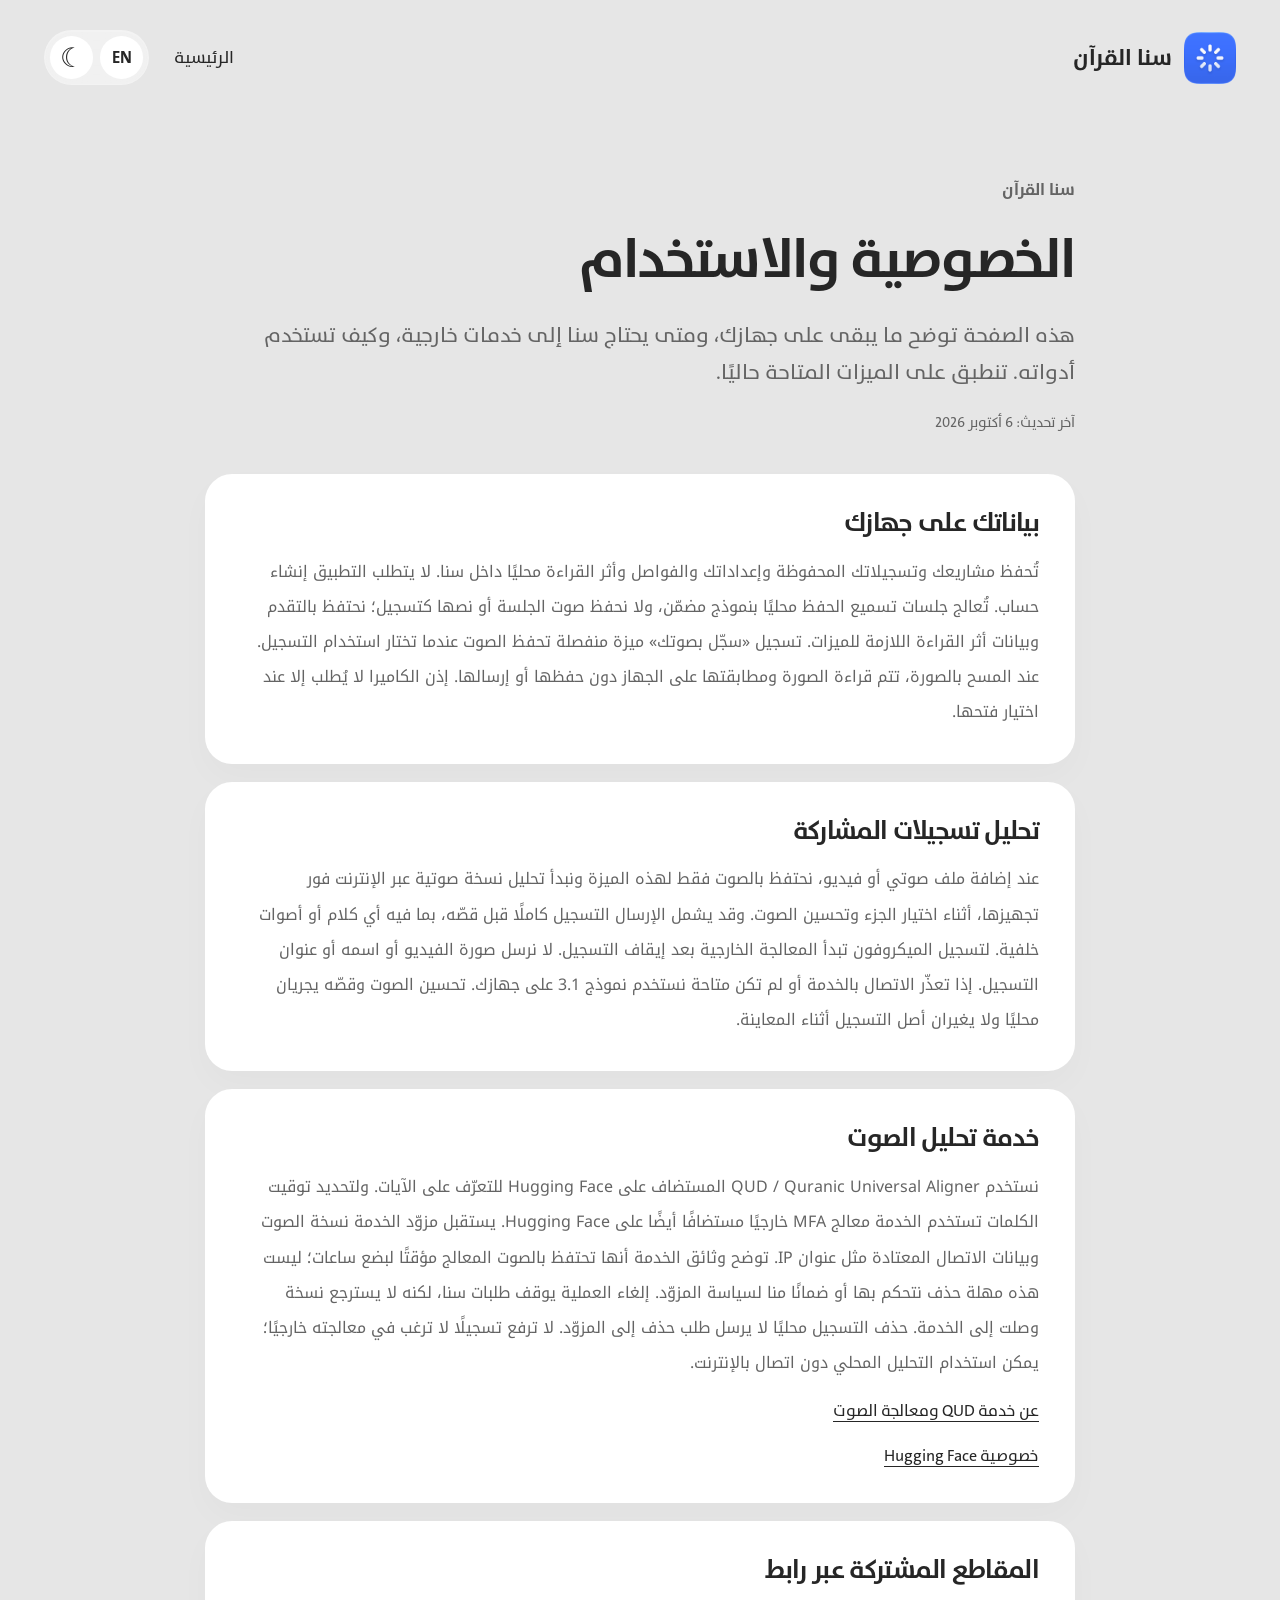
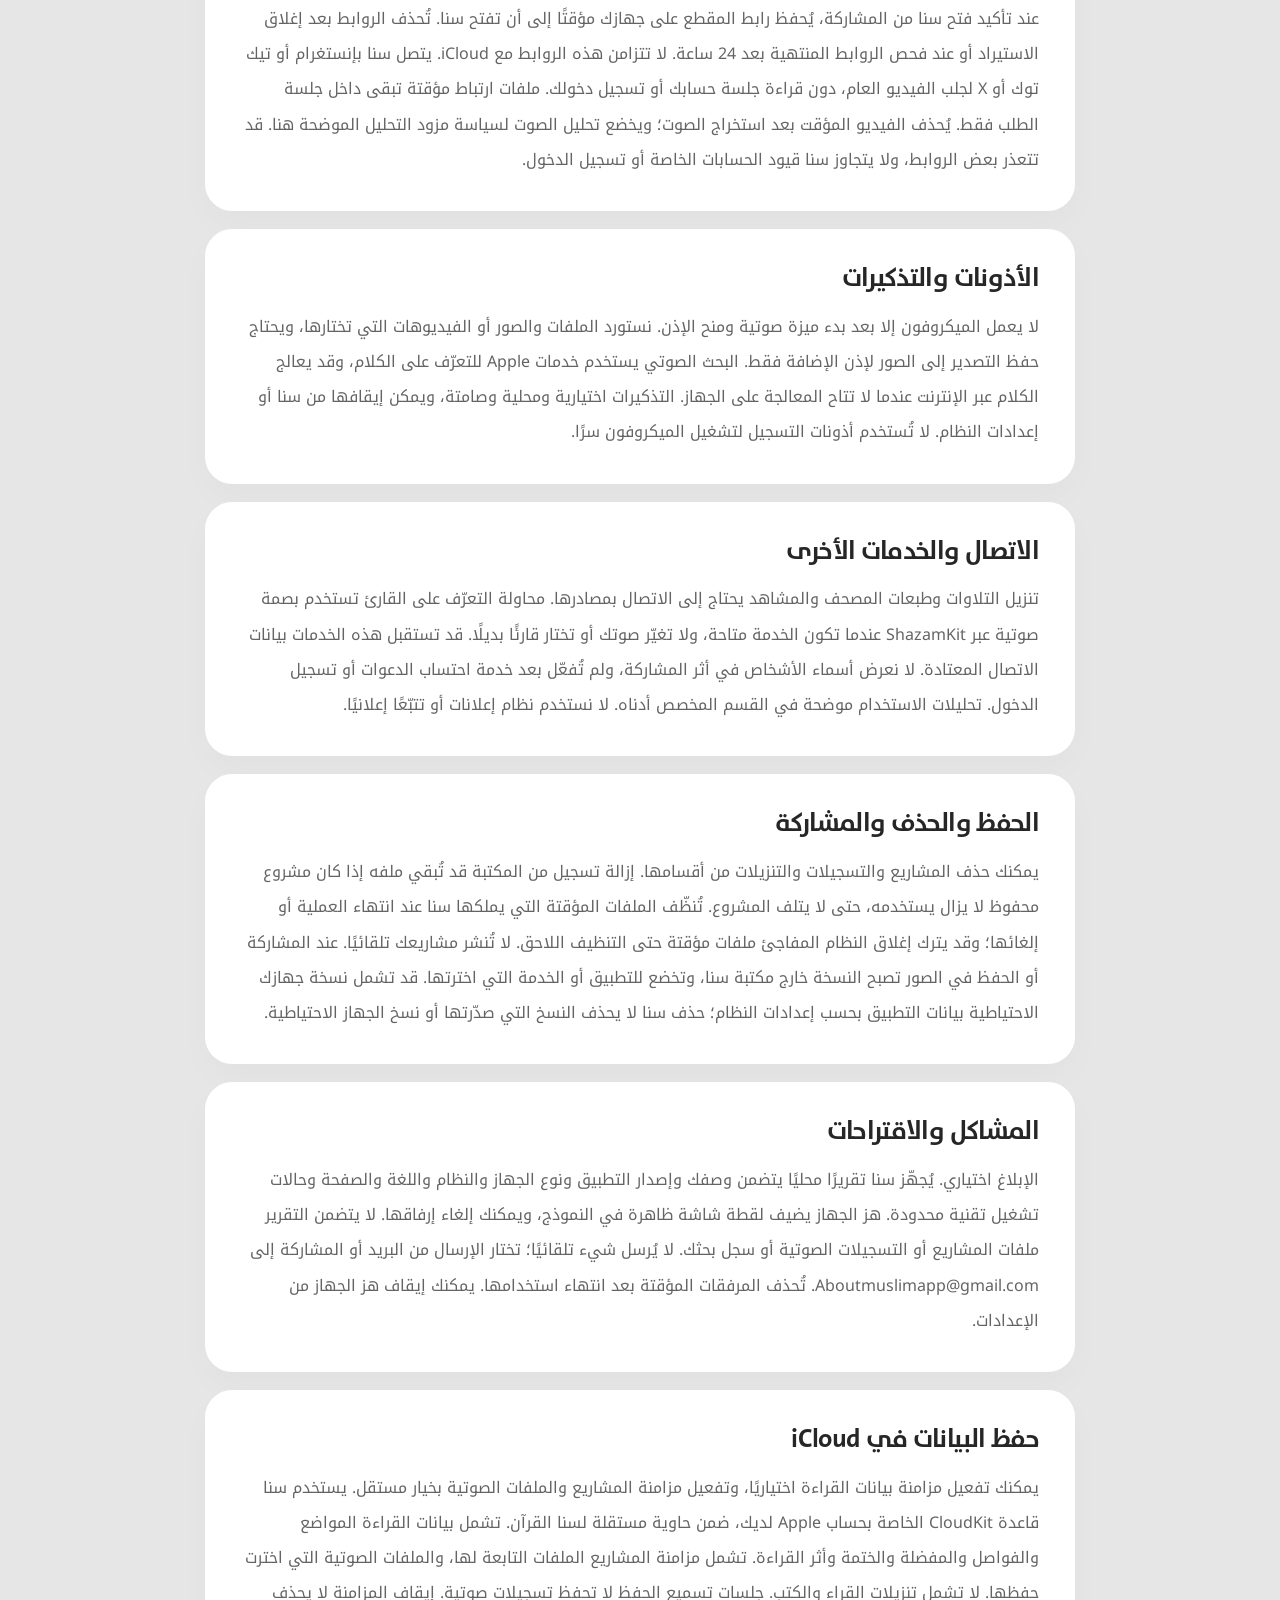
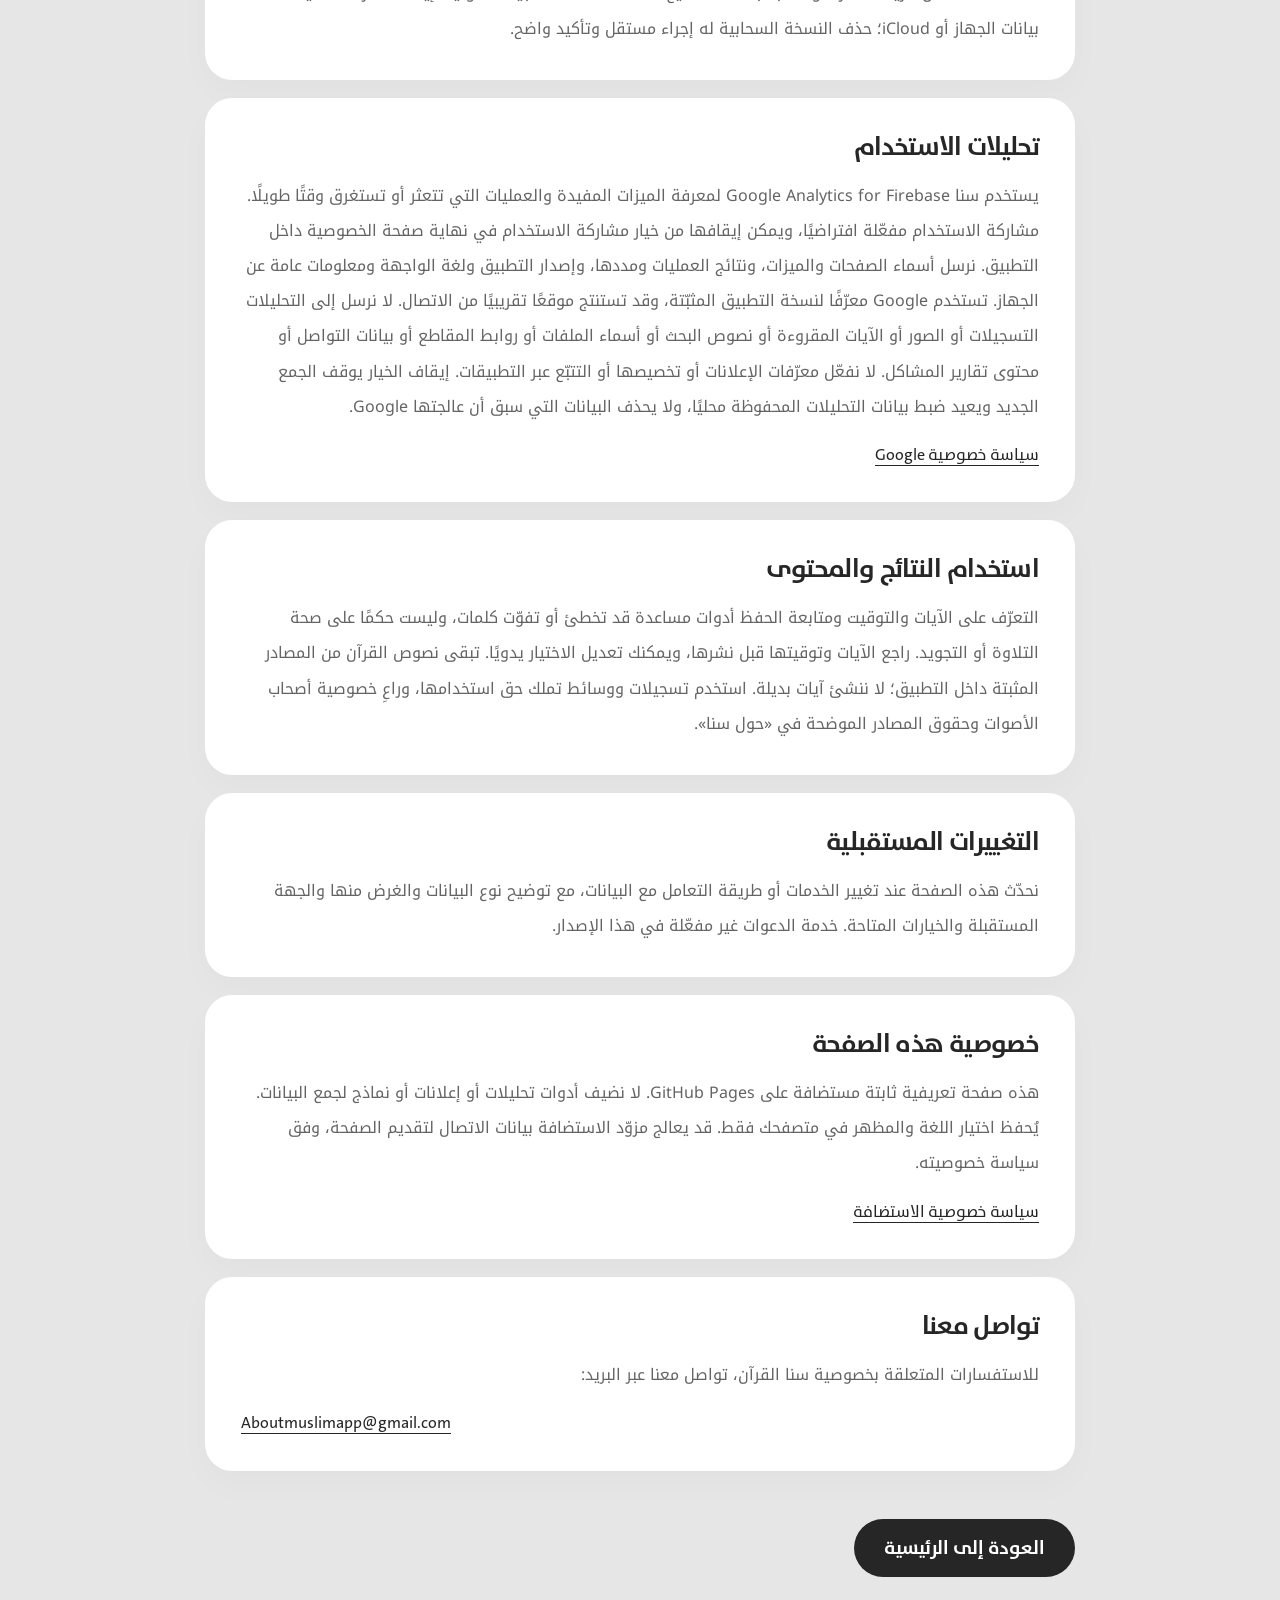
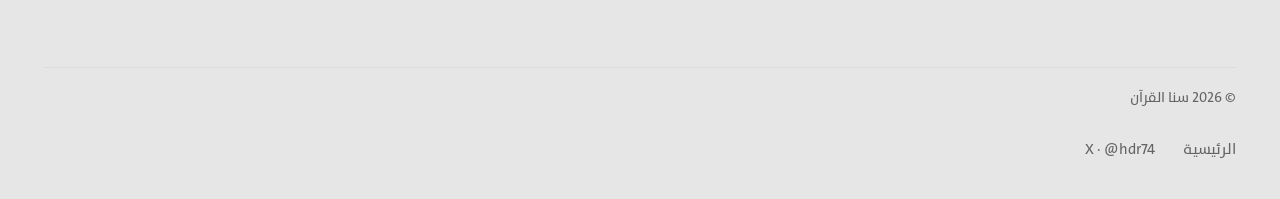
==== commit 6b9608be: "Align public privacy policy with Sana 1.3 Quran release" ====
--- a/privacy.html
+++ b/privacy.html
@@ -1 +1 @@
-<!doctype html><html lang="ar" dir="rtl" data-theme="light"><head><meta charset="utf-8"><meta name="viewport" content="width=device-width,initial-scale=1"><meta name="theme-color" content="#e6e6e6"><meta name="description" content="سياسة الخصوصية والاستخدام لتطبيق سنا القرآن."><title>الخصوصية والاستخدام — سنا القرآن</title><link rel="icon" href="assets/icon-light.png"><link rel="stylesheet" href="styles.css"><script src="privacy-content.js" defer></script><script src="app.js" defer></script></head><body><a class="skip" href="#main" data-copy="skip">انتقل إلى المحتوى</a><header class="site-header wrap"><a class="brand" href="./" data-local-link><img data-icon src="assets/icon-light.png" width="52" height="52" alt=""><span data-copy="brand">سنا القرآن</span></a><nav class="nav" data-nav-label aria-label="الصفحة"><a href="./" data-local-link data-copy="home">الرئيسية</a><div class="preferences"><button id="language" class="round" type="button" aria-label="Switch to English">EN</button><button id="theme" class="round theme-toggle" type="button" aria-label="النمط الداكن"><span class="sun" aria-hidden="true">☀</span><span class="moon" aria-hidden="true">☾</span></button></div></nav></header><main id="main" class="privacy-page wrap"><div class="privacy-heading"><span class="eyebrow" data-copy="brand">سنا القرآن</span><h1 data-policy="privacy_usage">الخصوصية والاستخدام</h1><p class="lead" data-policy="privacy_intro">هذه الصفحة توضح ما يبقى على جهازك، ومتى يحتاج سنا إلى خدمات خارجية، وكيف تستخدم أدواته. تنطبق على الميزات المتاحة حاليًا. تشمل هذه السياسة التحديث التجريبي 1.0 (9)؛ قد لا تتوفر بعض الميزات في الإصدارات السابقة.</p><p class="small" data-policy="privacy_revision">آخر تحديث: 1 أكتوبر 2026</p></div><div id="policy-sections"><section class="policy-card" id="local"><h2>بياناتك على جهازك</h2><p>تُحفظ مشاريعك وتسجيلاتك المحفوظة وإعداداتك والفواصل وأثر القراءة محليًا داخل سنا. لا يتطلب التطبيق إنشاء حساب. تُعالج جلسات تسميع الحفظ محليًا بنموذج مضمّن، ولا نحفظ صوت الجلسة أو نصها كتسجيل؛ نحتفظ بالتقدم وبيانات أثر القراءة اللازمة للميزات. تسجيل «سجّل بصوتك» ميزة منفصلة تحفظ الصوت عندما تختار استخدام التسجيل. عند المسح بالصورة، تتم قراءة الصورة ومطابقتها على الجهاز دون حفظها أو إرسالها. إذن الكاميرا لا يُطلب إلا عند اختيار فتحها.</p></section><section class="policy-card" id="audio"><h2>تحليل تسجيلات المشاركة</h2><p>عند إضافة ملف صوتي أو فيديو، نحتفظ بالصوت فقط لهذه الميزة ونبدأ تحليل نسخة صوتية عبر الإنترنت فور تجهيزها، أثناء اختيار الجزء وتحسين الصوت. وقد يشمل الإرسال التسجيل كاملًا قبل قصّه، بما فيه أي كلام أو أصوات خلفية. لتسجيل الميكروفون تبدأ المعالجة الخارجية بعد إيقاف التسجيل. لا نرسل صورة الفيديو أو اسمه أو عنوان التسجيل. إذا تعذّر الاتصال بالخدمة أو لم تكن متاحة نستخدم نموذج 3.1 على جهازك. تحسين الصوت وقصّه يجريان محليًا ولا يغيران أصل التسجيل أثناء المعاينة.</p></section><section class="policy-card" id="provider"><h2>خدمة تحليل الصوت</h2><p>نستخدم QUD / Quranic Universal Aligner المستضاف على Hugging Face للتعرّف على الآيات. ولتحديد توقيت الكلمات تستخدم الخدمة معالج MFA خارجيًا مستضافًا أيضًا على Hugging Face. يستقبل مزوّد الخدمة نسخة الصوت وبيانات الاتصال المعتادة مثل عنوان IP. توضح وثائق الخدمة أنها تحتفظ بالصوت المعالج مؤقتًا لبضع ساعات؛ ليست هذه مهلة حذف نتحكم بها أو ضمانًا منا لسياسة المزوّد. إلغاء العملية يوقف طلبات سنا، لكنه لا يسترجع نسخة وصلت إلى الخدمة. حذف التسجيل محليًا لا يرسل طلب حذف إلى المزوّد. لا ترفع تسجيلًا لا ترغب في معالجته خارجيًا؛ يمكن استخدام التحليل المحلي دون اتصال بالإنترنت.</p><a href="https://qud.dev/en/projects/aligner/" target="_blank" rel="noopener noreferrer">عن خدمة QUD ومعالجة الصوت</a><a href="https://huggingface.co/privacy" target="_blank" rel="noopener noreferrer">خصوصية Hugging Face</a></section><section class="policy-card" id="social"><h2>المقاطع المشتركة عبر رابط</h2><p>عند تأكيد فتح سنا من المشاركة، يُحفظ رابط المقطع على جهازك مؤقتًا إلى أن تفتح سنا. تُحذف الروابط بعد إغلاق الاستيراد أو عند فحص الروابط المنتهية بعد 24 ساعة. لا تتزامن هذه الروابط مع iCloud. يتصل سنا بإنستغرام أو تيك توك لجلب الفيديو العام، دون قراءة جلسة حسابك أو تسجيل دخولك. ملفات ارتباط مؤقتة تبقى داخل جلسة الطلب فقط. يُحذف الفيديو المؤقت بعد استخراج الصوت؛ ويخضع تحليل الصوت لسياسة مزود التحليل الموضحة هنا. قد تتعذر بعض الروابط، ولا يتجاوز سنا قيود الحسابات الخاصة أو تسجيل الدخول.</p></section><section class="policy-card" id="permissions"><h2>الأذونات والتذكيرات</h2><p>لا يعمل الميكروفون إلا بعد بدء ميزة صوتية ومنح الإذن. نستورد الملفات والصور أو الفيديوهات التي تختارها، ويحتاج حفظ التصدير إلى الصور لإذن الإضافة فقط. البحث الصوتي يستخدم خدمات Apple للتعرّف على الكلام، وقد يعالج الكلام عبر الإنترنت عندما لا تتاح المعالجة على الجهاز. التذكيرات اختيارية ومحلية وصامتة، ويمكن إيقافها من سنا أو إعدادات النظام. لا تُستخدم أذونات التسجيل لتشغيل الميكروفون سرًا.</p></section><section class="policy-card" id="network"><h2>الاتصال والخدمات الأخرى</h2><p>تنزيل التلاوات وطبعات المصحف والمشاهد يحتاج إلى الاتصال بمصادرها. محاولة التعرّف على القارئ تستخدم بصمة صوتية عبر ShazamKit عندما تكون الخدمة متاحة، ولا تغيّر صوتك أو تختار قارئًا بديلًا. قد تستقبل هذه الخدمات بيانات الاتصال المعتادة. لا نعرض أسماء الأشخاص في أثر المشاركة، ولم تُفعّل بعد خدمة احتساب الدعوات أو تسجيل الدخول. تحليلات الاستخدام موضحة في القسم المخصص أدناه. لا نستخدم نظام إعلانات أو تتبّعًا إعلانيًا.</p></section><section class="policy-card" id="retention"><h2>الحفظ والحذف والمشاركة</h2><p>يمكنك حذف المشاريع والتسجيلات والتنزيلات من أقسامها. إزالة تسجيل من المكتبة قد تُبقي ملفه إذا كان مشروع محفوظ لا يزال يستخدمه، حتى لا يتلف المشروع. تُنظّف الملفات المؤقتة التي يملكها سنا عند انتهاء العملية أو إلغائها؛ وقد يترك إغلاق النظام المفاجئ ملفات مؤقتة حتى التنظيف اللاحق. لا تُنشر مشاريعك تلقائيًا. عند المشاركة أو الحفظ في الصور تصبح النسخة خارج مكتبة سنا، وتخضع للتطبيق أو الخدمة التي اخترتها. قد تشمل نسخة جهازك الاحتياطية بيانات التطبيق بحسب إعدادات النظام؛ حذف سنا لا يحذف النسخ التي صدّرتها أو نسخ الجهاز الاحتياطية.</p></section><section class="policy-card" id="support"><h2>المشاكل والاقتراحات</h2><p>الإبلاغ اختياري. يُجهّز سنا تقريرًا محليًا يتضمن وصفك وإصدار التطبيق ونوع الجهاز والنظام واللغة والصفحة وحالات تشغيل تقنية محدودة. هز الجهاز يضيف لقطة شاشة ظاهرة في النموذج، ويمكنك إلغاء إرفاقها. لا يتضمن التقرير ملفات المشاريع أو التسجيلات الصوتية أو سجل بحثك. لا يُرسل شيء تلقائيًا؛ تختار الإرسال من البريد أو المشاركة إلى Aboutmuslimapp@gmail.com. تُحذف المرفقات المؤقتة بعد انتهاء استخدامها. يمكنك إيقاف هز الجهاز من الإعدادات.</p></section><section class="policy-card" id="icloud"><h2>حفظ البيانات في iCloud</h2><p>يمكنك تفعيل مزامنة بيانات القراءة اختياريًا، وتفعيل مزامنة المشاريع والملفات الصوتية بخيار مستقل. يستخدم سنا قاعدة CloudKit الخاصة بحساب Apple لديك، ضمن حاوية مستقلة لسنا القرآن. تشمل بيانات القراءة المواضع والفواصل والمفضلة والختمة وأثر التلاوة. تشمل مزامنة المشاريع الملفات التابعة لها، والملفات الصوتية التي اخترت حفظها. لا تشمل تسجيلات تسميع الحفظ المؤقتة أو تنزيلات القراء والكتب. إيقاف المزامنة لا يحذف بيانات الجهاز أو iCloud؛ حذف النسخة السحابية له إجراء مستقل وتأكيد واضح.</p></section><section class="policy-card" id="analytics"><h2>تحليلات الاستخدام</h2><p>يستخدم سنا Google Analytics for Firebase لمعرفة الميزات المفيدة والعمليات التي تتعثر أو تستغرق وقتًا طويلًا. مشاركة الاستخدام مفعّلة افتراضيًا، ويمكن إيقافها من خيار مشاركة الاستخدام في نهاية صفحة الخصوصية داخل التطبيق. نرسل أسماء الصفحات والميزات، ونتائج العمليات ومددها، وإصدار التطبيق ولغة الواجهة ومعلومات عامة عن الجهاز. تستخدم Google معرّفًا لنسخة التطبيق المثبّتة، وقد تستنتج موقعًا تقريبيًا من الاتصال. لا نرسل إلى التحليلات التسجيلات أو الصور أو الآيات المقروءة أو نصوص البحث أو أسماء الملفات أو روابط المقاطع أو بيانات التواصل أو محتوى تقارير المشاكل. لا نفعّل معرّفات الإعلانات أو تخصيصها أو التتبّع عبر التطبيقات. إيقاف الخيار يوقف الجمع الجديد ويعيد ضبط بيانات التحليلات المحفوظة محليًا، ولا يحذف البيانات التي سبق أن عالجتها Google.</p><a href="https://policies.google.com/privacy" target="_blank" rel="noopener noreferrer">سياسة خصوصية Google</a></section><section class="policy-card" id="usage"><h2>استخدام النتائج والمحتوى</h2><p>التعرّف على الآيات والتوقيت ومتابعة الحفظ أدوات مساعدة قد تخطئ أو تفوّت كلمات، وليست حكمًا على صحة التلاوة أو التجويد. راجع الآيات وتوقيتها قبل نشرها، ويمكنك تعديل الاختيار يدويًا. تبقى نصوص القرآن من المصادر المثبتة داخل التطبيق؛ لا ننشئ آيات بديلة. استخدم تسجيلات ووسائط تملك حق استخدامها، وراعِ خصوصية أصحاب الأصوات وحقوق المصادر الموضحة في «حول سنا».</p></section><section class="policy-card" id="updates"><h2>التغييرات المستقبلية</h2><p>نحدّث هذه الصفحة عند تغيير الخدمات أو طريقة التعامل مع البيانات، مع توضيح نوع البيانات والغرض منها والجهة المستقبلة والخيارات المتاحة. خدمة الدعوات غير مفعّلة في هذا الإصدار.</p></section></div><section class="policy-card"><h2 data-copy="websitePrivacyTitle">خصوصية هذه الصفحة</h2><p data-copy="websitePrivacyBody">هذه صفحة تعريفية ثابتة مستضافة على GitHub Pages. لا نضيف أدوات تحليلات أو إعلانات أو نماذج لجمع البيانات. يُحفظ اختيار اللغة والمظهر في متصفحك فقط. قد يعالج مزوّد الاستضافة بيانات الاتصال لتقديم الصفحة، وفق سياسة خصوصيته.</p><a href="https://docs.github.com/en/site-policy/privacy-policies/github-general-privacy-statement" target="_blank" rel="noopener noreferrer" data-copy="hostingPrivacy">سياسة خصوصية الاستضافة</a></section><section class="policy-card"><h2 data-copy="contact">تواصل معنا</h2><p data-copy="privacyContact">للاستفسارات المتعلقة بخصوصية سنا القرآن، تواصل معنا عبر البريد:</p><a class="email" href="mailto:Aboutmuslimapp@gmail.com">Aboutmuslimapp@gmail.com</a></section><a class="primary" href="./" data-local-link data-copy="backHome">العودة إلى الرئيسية</a></main><footer class="site-footer wrap"><span class="small" data-copy="copyright">© 2026 سنا القرآن</span><a href="./" data-local-link data-copy="home">الرئيسية</a><a href="https://x.com/hdr74" target="_blank" rel="noopener noreferrer">X · @hdr74</a></footer></body></html>
+<!doctype html><html lang="ar" dir="rtl" data-theme="light"><head><meta charset="utf-8"><meta name="viewport" content="width=device-width,initial-scale=1"><meta name="theme-color" content="#e6e6e6"><meta name="description" content="سياسة الخصوصية والاستخدام لتطبيق سنا القرآن."><title>الخصوصية والاستخدام — سنا القرآن</title><link rel="icon" href="assets/icon-light.png"><link rel="stylesheet" href="styles.css"><script src="privacy-content.js" defer></script><script src="app.js" defer></script></head><body><a class="skip" href="#main" data-copy="skip">انتقل إلى المحتوى</a><header class="site-header wrap"><a class="brand" href="./" data-local-link><img data-icon src="assets/icon-light.png" width="52" height="52" alt=""><span data-copy="brand">سنا القرآن</span></a><nav class="nav" data-nav-label aria-label="الصفحة"><a href="./" data-local-link data-copy="home">الرئيسية</a><div class="preferences"><button id="language" class="round" type="button" aria-label="Switch to English">EN</button><button id="theme" class="round theme-toggle" type="button" aria-label="النمط الداكن"><span class="sun" aria-hidden="true">☀</span><span class="moon" aria-hidden="true">☾</span></button></div></nav></header><main id="main" class="privacy-page wrap"><div class="privacy-heading"><span class="eyebrow" data-copy="brand">سنا القرآن</span><h1 data-policy="privacy_usage">الخصوصية والاستخدام</h1><p class="lead" data-policy="privacy_intro">هذه الصفحة توضح ما يبقى على جهازك، ومتى يحتاج سنا إلى خدمات خارجية، وكيف تستخدم أدواته. تنطبق على الميزات المتاحة حاليًا.</p><p class="small" data-policy="privacy_revision">آخر تحديث: 6 أكتوبر 2026</p></div><div id="policy-sections"><section class="policy-card" id="local"><h2>بياناتك على جهازك</h2><p>تُحفظ مشاريعك وتسجيلاتك المحفوظة وإعداداتك والفواصل وأثر القراءة محليًا داخل سنا. لا يتطلب التطبيق إنشاء حساب. تُعالج جلسات تسميع الحفظ محليًا بنموذج مضمّن، ولا نحفظ صوت الجلسة أو نصها كتسجيل؛ نحتفظ بالتقدم وبيانات أثر القراءة اللازمة للميزات. تسجيل «سجّل بصوتك» ميزة منفصلة تحفظ الصوت عندما تختار استخدام التسجيل. عند المسح بالصورة، تتم قراءة الصورة ومطابقتها على الجهاز دون حفظها أو إرسالها. إذن الكاميرا لا يُطلب إلا عند اختيار فتحها.</p></section><section class="policy-card" id="audio"><h2>تحليل تسجيلات المشاركة</h2><p>عند إضافة ملف صوتي أو فيديو، نحتفظ بالصوت فقط لهذه الميزة ونبدأ تحليل نسخة صوتية عبر الإنترنت فور تجهيزها، أثناء اختيار الجزء وتحسين الصوت. وقد يشمل الإرسال التسجيل كاملًا قبل قصّه، بما فيه أي كلام أو أصوات خلفية. لتسجيل الميكروفون تبدأ المعالجة الخارجية بعد إيقاف التسجيل. لا نرسل صورة الفيديو أو اسمه أو عنوان التسجيل. إذا تعذّر الاتصال بالخدمة أو لم تكن متاحة نستخدم نموذج 3.1 على جهازك. تحسين الصوت وقصّه يجريان محليًا ولا يغيران أصل التسجيل أثناء المعاينة.</p></section><section class="policy-card" id="provider"><h2>خدمة تحليل الصوت</h2><p>نستخدم QUD / Quranic Universal Aligner المستضاف على Hugging Face للتعرّف على الآيات. ولتحديد توقيت الكلمات تستخدم الخدمة معالج MFA خارجيًا مستضافًا أيضًا على Hugging Face. يستقبل مزوّد الخدمة نسخة الصوت وبيانات الاتصال المعتادة مثل عنوان IP. توضح وثائق الخدمة أنها تحتفظ بالصوت المعالج مؤقتًا لبضع ساعات؛ ليست هذه مهلة حذف نتحكم بها أو ضمانًا منا لسياسة المزوّد. إلغاء العملية يوقف طلبات سنا، لكنه لا يسترجع نسخة وصلت إلى الخدمة. حذف التسجيل محليًا لا يرسل طلب حذف إلى المزوّد. لا ترفع تسجيلًا لا ترغب في معالجته خارجيًا؛ يمكن استخدام التحليل المحلي دون اتصال بالإنترنت.</p><a href="https://qud.dev/en/projects/aligner/" target="_blank" rel="noopener noreferrer">عن خدمة QUD ومعالجة الصوت</a><a href="https://huggingface.co/privacy" target="_blank" rel="noopener noreferrer">خصوصية Hugging Face</a></section><section class="policy-card" id="social"><h2>المقاطع المشتركة عبر رابط</h2><p>عند تأكيد فتح سنا من المشاركة، يُحفظ رابط المقطع على جهازك مؤقتًا إلى أن تفتح سنا. تُحذف الروابط بعد إغلاق الاستيراد أو عند فحص الروابط المنتهية بعد 24 ساعة. لا تتزامن هذه الروابط مع iCloud. يتصل سنا بإنستغرام أو تيك توك أو X لجلب الفيديو العام، دون قراءة جلسة حسابك أو تسجيل دخولك. ملفات ارتباط مؤقتة تبقى داخل جلسة الطلب فقط. يُحذف الفيديو المؤقت بعد استخراج الصوت؛ ويخضع تحليل الصوت لسياسة مزود التحليل الموضحة هنا. قد تتعذر بعض الروابط، ولا يتجاوز سنا قيود الحسابات الخاصة أو تسجيل الدخول.</p></section><section class="policy-card" id="permissions"><h2>الأذونات والتذكيرات</h2><p>لا يعمل الميكروفون إلا بعد بدء ميزة صوتية ومنح الإذن. نستورد الملفات والصور أو الفيديوهات التي تختارها، ويحتاج حفظ التصدير إلى الصور لإذن الإضافة فقط. البحث الصوتي يستخدم خدمات Apple للتعرّف على الكلام، وقد يعالج الكلام عبر الإنترنت عندما لا تتاح المعالجة على الجهاز. التذكيرات اختيارية ومحلية وصامتة، ويمكن إيقافها من سنا أو إعدادات النظام. لا تُستخدم أذونات التسجيل لتشغيل الميكروفون سرًا.</p></section><section class="policy-card" id="network"><h2>الاتصال والخدمات الأخرى</h2><p>تنزيل التلاوات وطبعات المصحف والمشاهد يحتاج إلى الاتصال بمصادرها. محاولة التعرّف على القارئ تستخدم بصمة صوتية عبر ShazamKit عندما تكون الخدمة متاحة، ولا تغيّر صوتك أو تختار قارئًا بديلًا. قد تستقبل هذه الخدمات بيانات الاتصال المعتادة. لا نعرض أسماء الأشخاص في أثر المشاركة، ولم تُفعّل بعد خدمة احتساب الدعوات أو تسجيل الدخول. تحليلات الاستخدام موضحة في القسم المخصص أدناه. لا نستخدم نظام إعلانات أو تتبّعًا إعلانيًا.</p></section><section class="policy-card" id="retention"><h2>الحفظ والحذف والمشاركة</h2><p>يمكنك حذف المشاريع والتسجيلات والتنزيلات من أقسامها. إزالة تسجيل من المكتبة قد تُبقي ملفه إذا كان مشروع محفوظ لا يزال يستخدمه، حتى لا يتلف المشروع. تُنظّف الملفات المؤقتة التي يملكها سنا عند انتهاء العملية أو إلغائها؛ وقد يترك إغلاق النظام المفاجئ ملفات مؤقتة حتى التنظيف اللاحق. لا تُنشر مشاريعك تلقائيًا. عند المشاركة أو الحفظ في الصور تصبح النسخة خارج مكتبة سنا، وتخضع للتطبيق أو الخدمة التي اخترتها. قد تشمل نسخة جهازك الاحتياطية بيانات التطبيق بحسب إعدادات النظام؛ حذف سنا لا يحذف النسخ التي صدّرتها أو نسخ الجهاز الاحتياطية.</p></section><section class="policy-card" id="support"><h2>المشاكل والاقتراحات</h2><p>الإبلاغ اختياري. يُجهّز سنا تقريرًا محليًا يتضمن وصفك وإصدار التطبيق ونوع الجهاز والنظام واللغة والصفحة وحالات تشغيل تقنية محدودة. هز الجهاز يضيف لقطة شاشة ظاهرة في النموذج، ويمكنك إلغاء إرفاقها. لا يتضمن التقرير ملفات المشاريع أو التسجيلات الصوتية أو سجل بحثك. لا يُرسل شيء تلقائيًا؛ تختار الإرسال من البريد أو المشاركة إلى Aboutmuslimapp@gmail.com. تُحذف المرفقات المؤقتة بعد انتهاء استخدامها. يمكنك إيقاف هز الجهاز من الإعدادات.</p></section><section class="policy-card" id="icloud"><h2>حفظ البيانات في iCloud</h2><p>يمكنك تفعيل مزامنة بيانات القراءة اختياريًا، وتفعيل مزامنة المشاريع والملفات الصوتية بخيار مستقل. يستخدم سنا قاعدة CloudKit الخاصة بحساب Apple لديك، ضمن حاوية مستقلة لسنا القرآن. تشمل بيانات القراءة المواضع والفواصل والمفضلة والختمة وأثر القراءة. تشمل مزامنة المشاريع الملفات التابعة لها، والملفات الصوتية التي اخترت حفظها. لا تشمل تنزيلات القراء والكتب. جلسات تسميع الحفظ لا تحفظ تسجيلات صوتية. إيقاف المزامنة لا يحذف بيانات الجهاز أو iCloud؛ حذف النسخة السحابية له إجراء مستقل وتأكيد واضح.</p></section><section class="policy-card" id="analytics"><h2>تحليلات الاستخدام</h2><p>يستخدم سنا Google Analytics for Firebase لمعرفة الميزات المفيدة والعمليات التي تتعثر أو تستغرق وقتًا طويلًا. مشاركة الاستخدام مفعّلة افتراضيًا، ويمكن إيقافها من خيار مشاركة الاستخدام في نهاية صفحة الخصوصية داخل التطبيق. نرسل أسماء الصفحات والميزات، ونتائج العمليات ومددها، وإصدار التطبيق ولغة الواجهة ومعلومات عامة عن الجهاز. تستخدم Google معرّفًا لنسخة التطبيق المثبّتة، وقد تستنتج موقعًا تقريبيًا من الاتصال. لا نرسل إلى التحليلات التسجيلات أو الصور أو الآيات المقروءة أو نصوص البحث أو أسماء الملفات أو روابط المقاطع أو بيانات التواصل أو محتوى تقارير المشاكل. لا نفعّل معرّفات الإعلانات أو تخصيصها أو التتبّع عبر التطبيقات. إيقاف الخيار يوقف الجمع الجديد ويعيد ضبط بيانات التحليلات المحفوظة محليًا، ولا يحذف البيانات التي سبق أن عالجتها Google.</p><a href="https://policies.google.com/privacy" target="_blank" rel="noopener noreferrer">سياسة خصوصية Google</a></section><section class="policy-card" id="usage"><h2>استخدام النتائج والمحتوى</h2><p>التعرّف على الآيات والتوقيت ومتابعة الحفظ أدوات مساعدة قد تخطئ أو تفوّت كلمات، وليست حكمًا على صحة التلاوة أو التجويد. راجع الآيات وتوقيتها قبل نشرها، ويمكنك تعديل الاختيار يدويًا. تبقى نصوص القرآن من المصادر المثبتة داخل التطبيق؛ لا ننشئ آيات بديلة. استخدم تسجيلات ووسائط تملك حق استخدامها، وراعِ خصوصية أصحاب الأصوات وحقوق المصادر الموضحة في «حول سنا».</p></section><section class="policy-card" id="updates"><h2>التغييرات المستقبلية</h2><p>نحدّث هذه الصفحة عند تغيير الخدمات أو طريقة التعامل مع البيانات، مع توضيح نوع البيانات والغرض منها والجهة المستقبلة والخيارات المتاحة. خدمة الدعوات غير مفعّلة في هذا الإصدار.</p></section></div><section class="policy-card"><h2 data-copy="websitePrivacyTitle">خصوصية هذه الصفحة</h2><p data-copy="websitePrivacyBody">هذه صفحة تعريفية ثابتة مستضافة على GitHub Pages. لا نضيف أدوات تحليلات أو إعلانات أو نماذج لجمع البيانات. يُحفظ اختيار اللغة والمظهر في متصفحك فقط. قد يعالج مزوّد الاستضافة بيانات الاتصال لتقديم الصفحة، وفق سياسة خصوصيته.</p><a href="https://docs.github.com/en/site-policy/privacy-policies/github-general-privacy-statement" target="_blank" rel="noopener noreferrer" data-copy="hostingPrivacy">سياسة خصوصية الاستضافة</a></section><section class="policy-card"><h2 data-copy="contact">تواصل معنا</h2><p data-copy="privacyContact">للاستفسارات المتعلقة بخصوصية سنا القرآن، تواصل معنا عبر البريد:</p><a class="email" href="mailto:Aboutmuslimapp@gmail.com">Aboutmuslimapp@gmail.com</a></section><a class="primary" href="./" data-local-link data-copy="backHome">العودة إلى الرئيسية</a></main><footer class="site-footer wrap"><span class="small" data-copy="copyright">© 2026 سنا القرآن</span><a href="./" data-local-link data-copy="home">الرئيسية</a><a href="https://x.com/hdr74" target="_blank" rel="noopener noreferrer">X · @hdr74</a></footer></body></html>
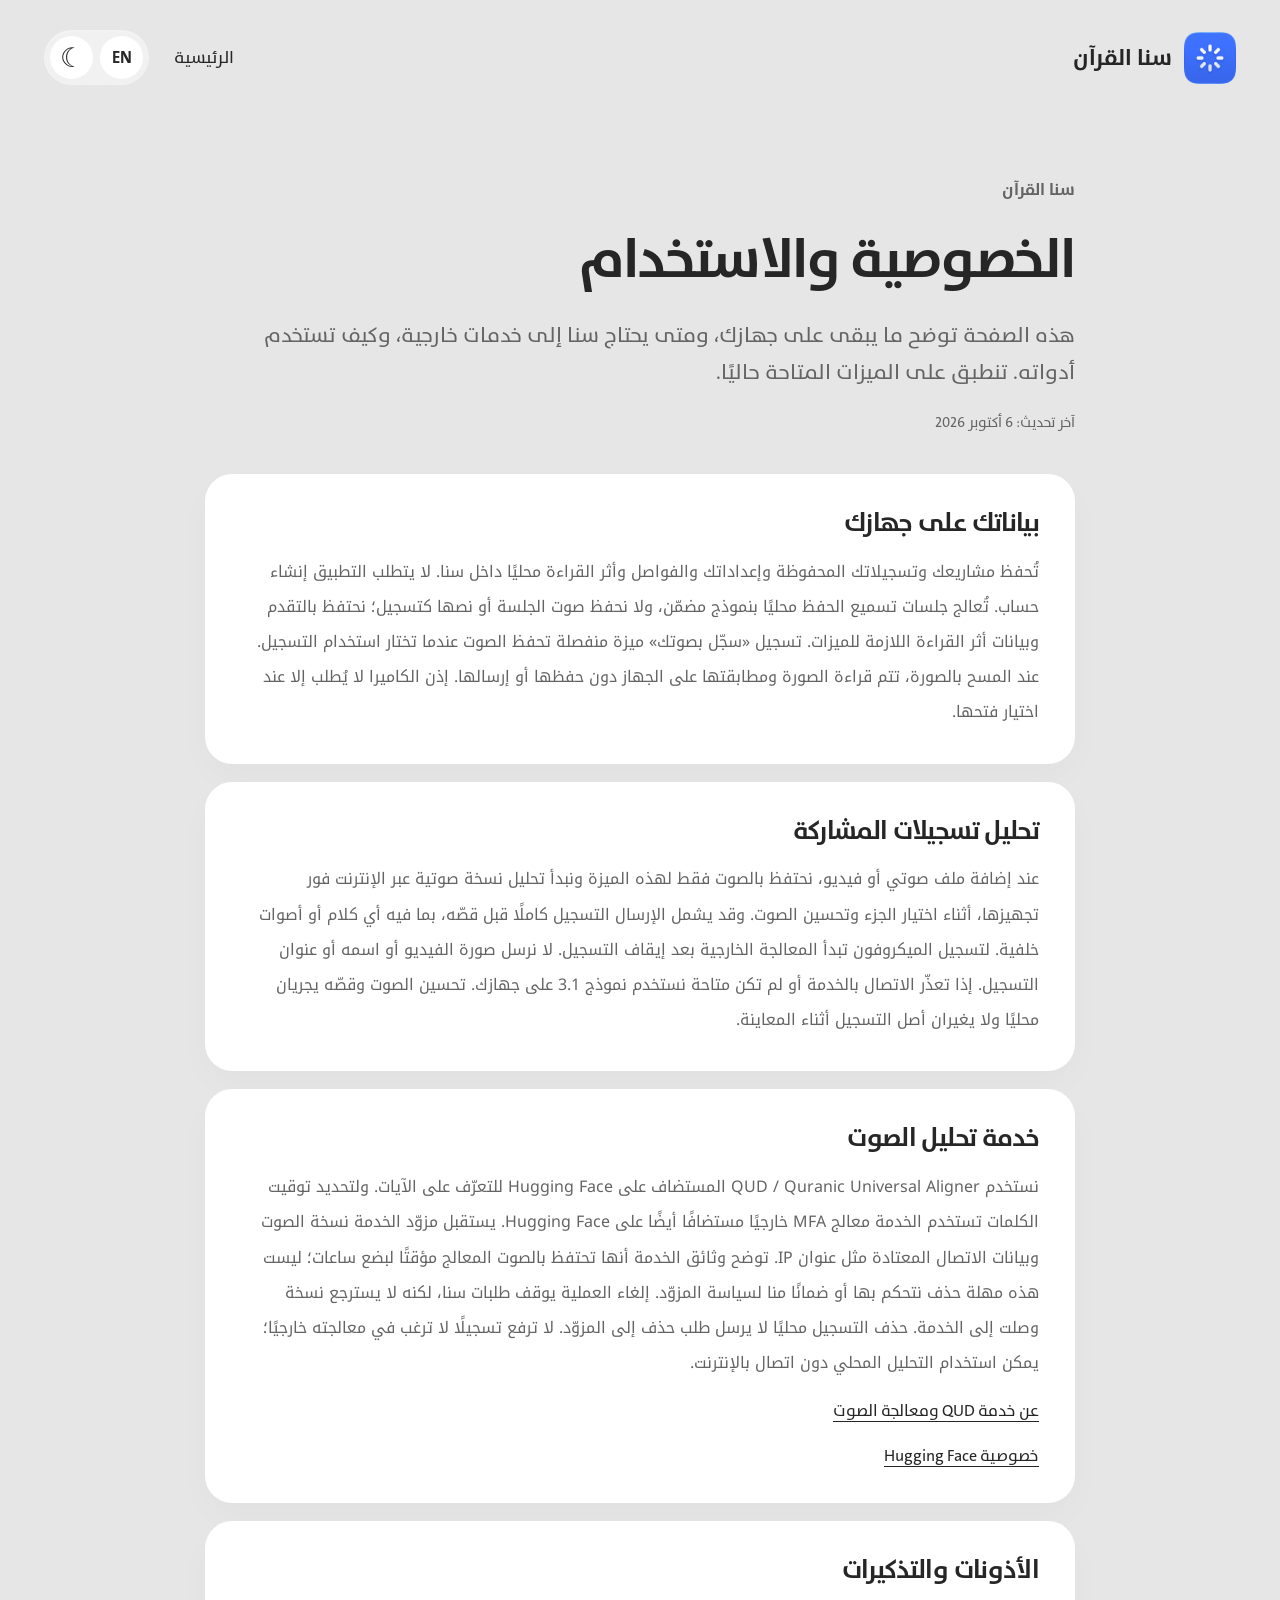
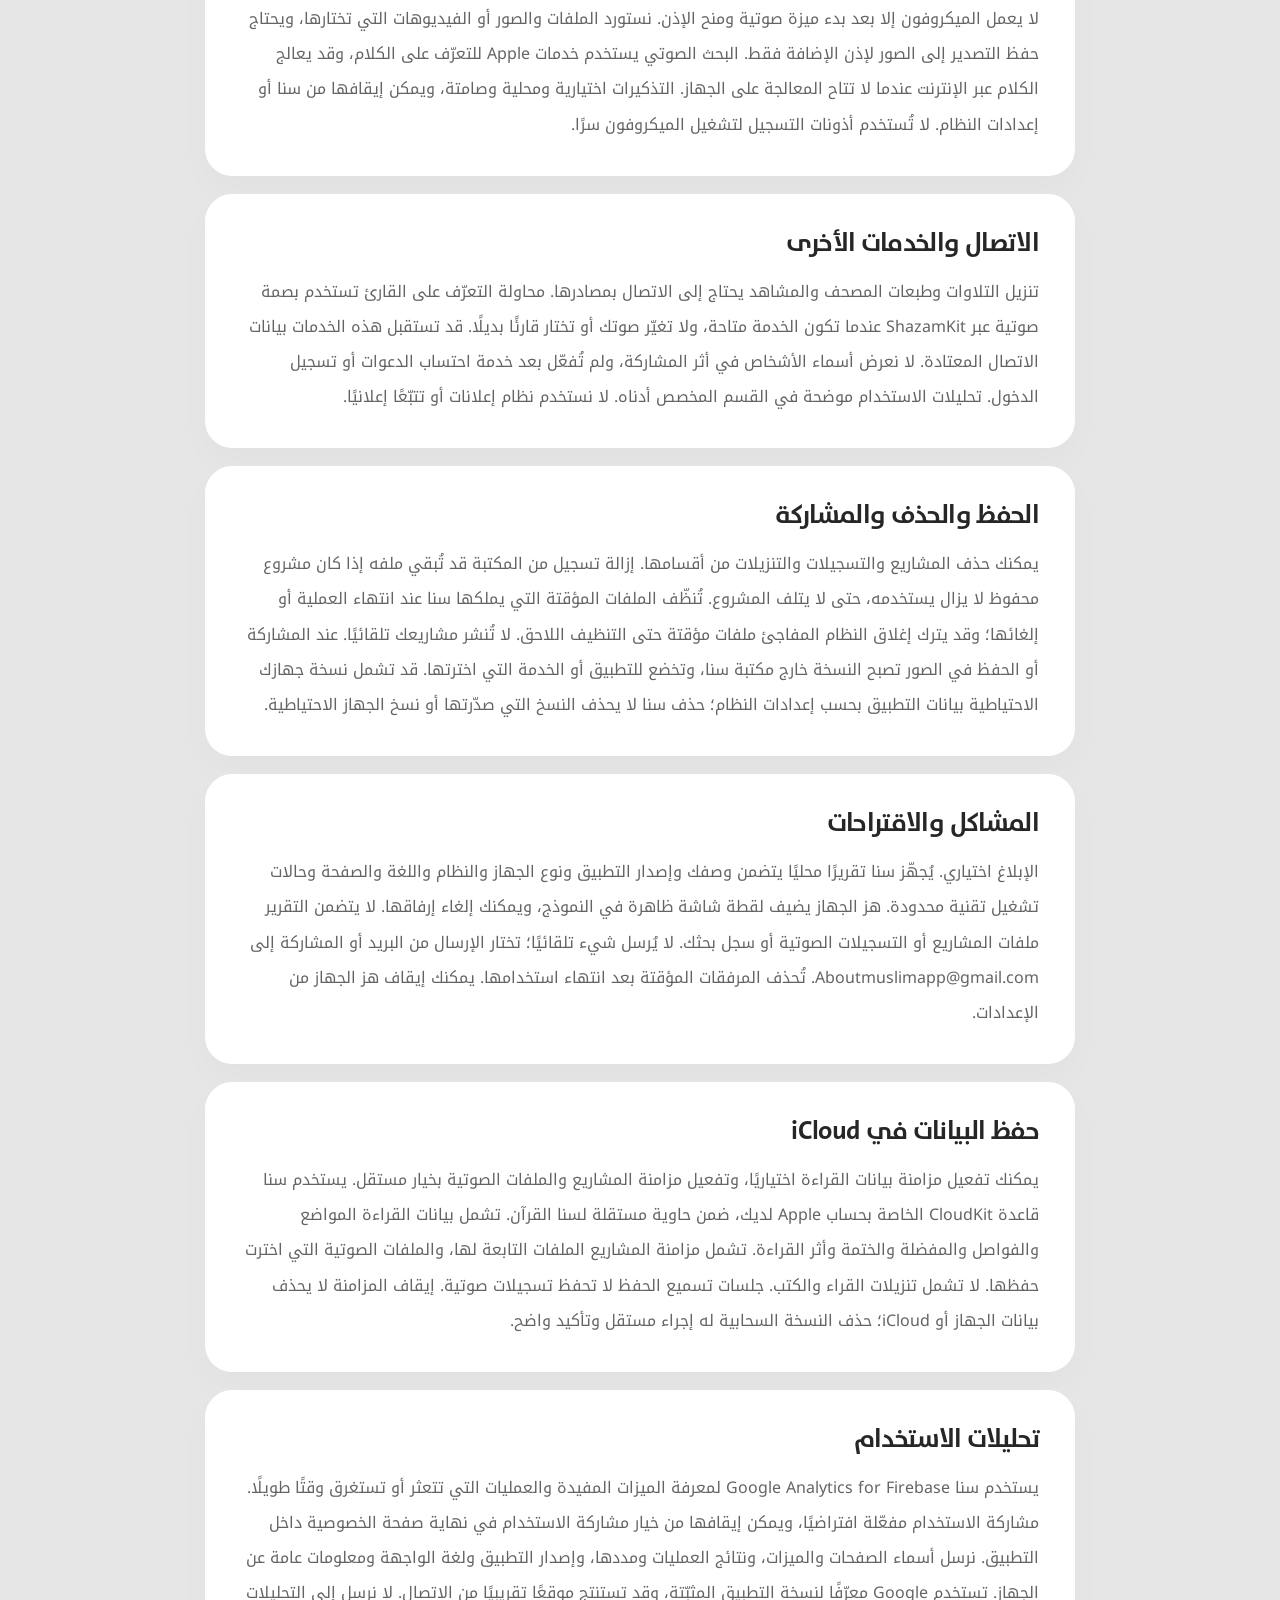
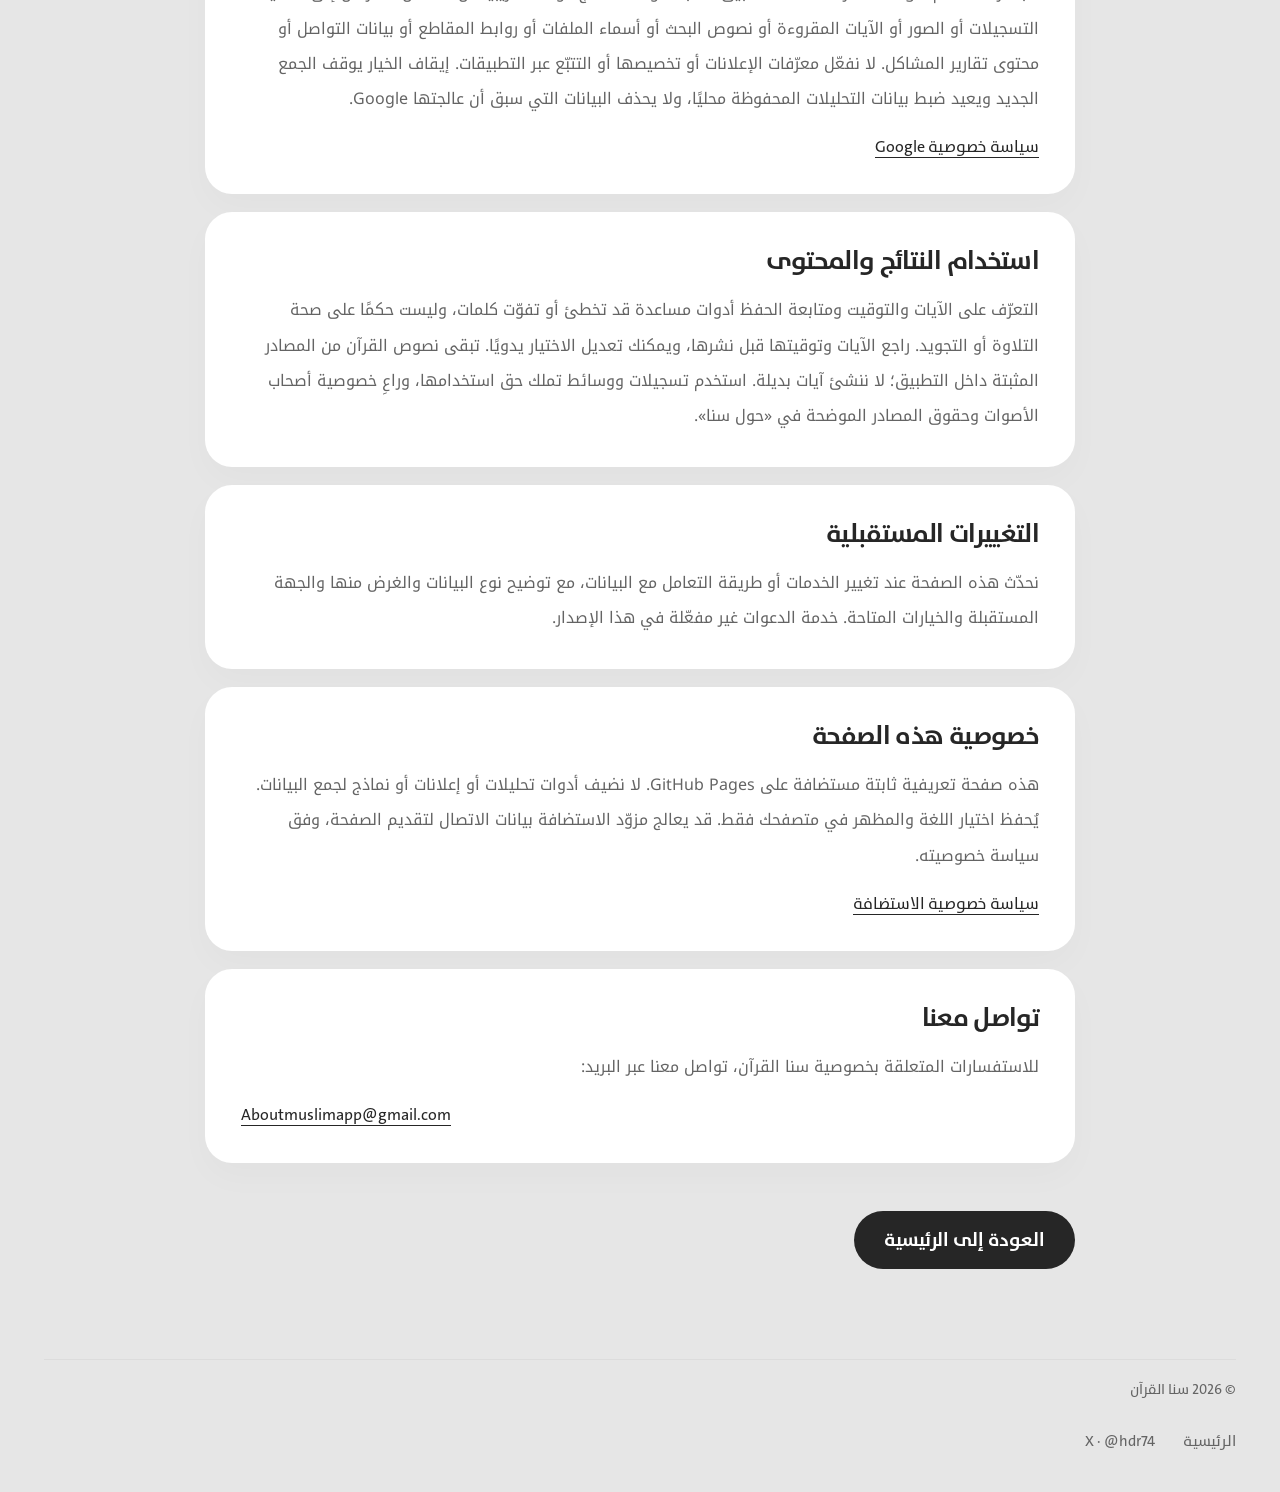
==== commit 4ba90bb1: "Align privacy page with public audio sources" ====
--- a/privacy.html
+++ b/privacy.html
@@ -1 +1 @@
-<!doctype html><html lang="ar" dir="rtl" data-theme="light"><head><meta charset="utf-8"><meta name="viewport" content="width=device-width,initial-scale=1"><meta name="theme-color" content="#e6e6e6"><meta name="description" content="سياسة الخصوصية والاستخدام لتطبيق سنا القرآن."><title>الخصوصية والاستخدام — سنا القرآن</title><link rel="icon" href="assets/icon-light.png"><link rel="stylesheet" href="styles.css"><script src="privacy-content.js" defer></script><script src="app.js" defer></script></head><body><a class="skip" href="#main" data-copy="skip">انتقل إلى المحتوى</a><header class="site-header wrap"><a class="brand" href="./" data-local-link><img data-icon src="assets/icon-light.png" width="52" height="52" alt=""><span data-copy="brand">سنا القرآن</span></a><nav class="nav" data-nav-label aria-label="الصفحة"><a href="./" data-local-link data-copy="home">الرئيسية</a><div class="preferences"><button id="language" class="round" type="button" aria-label="Switch to English">EN</button><button id="theme" class="round theme-toggle" type="button" aria-label="النمط الداكن"><span class="sun" aria-hidden="true">☀</span><span class="moon" aria-hidden="true">☾</span></button></div></nav></header><main id="main" class="privacy-page wrap"><div class="privacy-heading"><span class="eyebrow" data-copy="brand">سنا القرآن</span><h1 data-policy="privacy_usage">الخصوصية والاستخدام</h1><p class="lead" data-policy="privacy_intro">هذه الصفحة توضح ما يبقى على جهازك، ومتى يحتاج سنا إلى خدمات خارجية، وكيف تستخدم أدواته. تنطبق على الميزات المتاحة حاليًا.</p><p class="small" data-policy="privacy_revision">آخر تحديث: 6 أكتوبر 2026</p></div><div id="policy-sections"><section class="policy-card" id="local"><h2>بياناتك على جهازك</h2><p>تُحفظ مشاريعك وتسجيلاتك المحفوظة وإعداداتك والفواصل وأثر القراءة محليًا داخل سنا. لا يتطلب التطبيق إنشاء حساب. تُعالج جلسات تسميع الحفظ محليًا بنموذج مضمّن، ولا نحفظ صوت الجلسة أو نصها كتسجيل؛ نحتفظ بالتقدم وبيانات أثر القراءة اللازمة للميزات. تسجيل «سجّل بصوتك» ميزة منفصلة تحفظ الصوت عندما تختار استخدام التسجيل. عند المسح بالصورة، تتم قراءة الصورة ومطابقتها على الجهاز دون حفظها أو إرسالها. إذن الكاميرا لا يُطلب إلا عند اختيار فتحها.</p></section><section class="policy-card" id="audio"><h2>تحليل تسجيلات المشاركة</h2><p>عند إضافة ملف صوتي أو فيديو، نحتفظ بالصوت فقط لهذه الميزة ونبدأ تحليل نسخة صوتية عبر الإنترنت فور تجهيزها، أثناء اختيار الجزء وتحسين الصوت. وقد يشمل الإرسال التسجيل كاملًا قبل قصّه، بما فيه أي كلام أو أصوات خلفية. لتسجيل الميكروفون تبدأ المعالجة الخارجية بعد إيقاف التسجيل. لا نرسل صورة الفيديو أو اسمه أو عنوان التسجيل. إذا تعذّر الاتصال بالخدمة أو لم تكن متاحة نستخدم نموذج 3.1 على جهازك. تحسين الصوت وقصّه يجريان محليًا ولا يغيران أصل التسجيل أثناء المعاينة.</p></section><section class="policy-card" id="provider"><h2>خدمة تحليل الصوت</h2><p>نستخدم QUD / Quranic Universal Aligner المستضاف على Hugging Face للتعرّف على الآيات. ولتحديد توقيت الكلمات تستخدم الخدمة معالج MFA خارجيًا مستضافًا أيضًا على Hugging Face. يستقبل مزوّد الخدمة نسخة الصوت وبيانات الاتصال المعتادة مثل عنوان IP. توضح وثائق الخدمة أنها تحتفظ بالصوت المعالج مؤقتًا لبضع ساعات؛ ليست هذه مهلة حذف نتحكم بها أو ضمانًا منا لسياسة المزوّد. إلغاء العملية يوقف طلبات سنا، لكنه لا يسترجع نسخة وصلت إلى الخدمة. حذف التسجيل محليًا لا يرسل طلب حذف إلى المزوّد. لا ترفع تسجيلًا لا ترغب في معالجته خارجيًا؛ يمكن استخدام التحليل المحلي دون اتصال بالإنترنت.</p><a href="https://qud.dev/en/projects/aligner/" target="_blank" rel="noopener noreferrer">عن خدمة QUD ومعالجة الصوت</a><a href="https://huggingface.co/privacy" target="_blank" rel="noopener noreferrer">خصوصية Hugging Face</a></section><section class="policy-card" id="social"><h2>المقاطع المشتركة عبر رابط</h2><p>عند تأكيد فتح سنا من المشاركة، يُحفظ رابط المقطع على جهازك مؤقتًا إلى أن تفتح سنا. تُحذف الروابط بعد إغلاق الاستيراد أو عند فحص الروابط المنتهية بعد 24 ساعة. لا تتزامن هذه الروابط مع iCloud. يتصل سنا بإنستغرام أو تيك توك أو X لجلب الفيديو العام، دون قراءة جلسة حسابك أو تسجيل دخولك. ملفات ارتباط مؤقتة تبقى داخل جلسة الطلب فقط. يُحذف الفيديو المؤقت بعد استخراج الصوت؛ ويخضع تحليل الصوت لسياسة مزود التحليل الموضحة هنا. قد تتعذر بعض الروابط، ولا يتجاوز سنا قيود الحسابات الخاصة أو تسجيل الدخول.</p></section><section class="policy-card" id="permissions"><h2>الأذونات والتذكيرات</h2><p>لا يعمل الميكروفون إلا بعد بدء ميزة صوتية ومنح الإذن. نستورد الملفات والصور أو الفيديوهات التي تختارها، ويحتاج حفظ التصدير إلى الصور لإذن الإضافة فقط. البحث الصوتي يستخدم خدمات Apple للتعرّف على الكلام، وقد يعالج الكلام عبر الإنترنت عندما لا تتاح المعالجة على الجهاز. التذكيرات اختيارية ومحلية وصامتة، ويمكن إيقافها من سنا أو إعدادات النظام. لا تُستخدم أذونات التسجيل لتشغيل الميكروفون سرًا.</p></section><section class="policy-card" id="network"><h2>الاتصال والخدمات الأخرى</h2><p>تنزيل التلاوات وطبعات المصحف والمشاهد يحتاج إلى الاتصال بمصادرها. محاولة التعرّف على القارئ تستخدم بصمة صوتية عبر ShazamKit عندما تكون الخدمة متاحة، ولا تغيّر صوتك أو تختار قارئًا بديلًا. قد تستقبل هذه الخدمات بيانات الاتصال المعتادة. لا نعرض أسماء الأشخاص في أثر المشاركة، ولم تُفعّل بعد خدمة احتساب الدعوات أو تسجيل الدخول. تحليلات الاستخدام موضحة في القسم المخصص أدناه. لا نستخدم نظام إعلانات أو تتبّعًا إعلانيًا.</p></section><section class="policy-card" id="retention"><h2>الحفظ والحذف والمشاركة</h2><p>يمكنك حذف المشاريع والتسجيلات والتنزيلات من أقسامها. إزالة تسجيل من المكتبة قد تُبقي ملفه إذا كان مشروع محفوظ لا يزال يستخدمه، حتى لا يتلف المشروع. تُنظّف الملفات المؤقتة التي يملكها سنا عند انتهاء العملية أو إلغائها؛ وقد يترك إغلاق النظام المفاجئ ملفات مؤقتة حتى التنظيف اللاحق. لا تُنشر مشاريعك تلقائيًا. عند المشاركة أو الحفظ في الصور تصبح النسخة خارج مكتبة سنا، وتخضع للتطبيق أو الخدمة التي اخترتها. قد تشمل نسخة جهازك الاحتياطية بيانات التطبيق بحسب إعدادات النظام؛ حذف سنا لا يحذف النسخ التي صدّرتها أو نسخ الجهاز الاحتياطية.</p></section><section class="policy-card" id="support"><h2>المشاكل والاقتراحات</h2><p>الإبلاغ اختياري. يُجهّز سنا تقريرًا محليًا يتضمن وصفك وإصدار التطبيق ونوع الجهاز والنظام واللغة والصفحة وحالات تشغيل تقنية محدودة. هز الجهاز يضيف لقطة شاشة ظاهرة في النموذج، ويمكنك إلغاء إرفاقها. لا يتضمن التقرير ملفات المشاريع أو التسجيلات الصوتية أو سجل بحثك. لا يُرسل شيء تلقائيًا؛ تختار الإرسال من البريد أو المشاركة إلى Aboutmuslimapp@gmail.com. تُحذف المرفقات المؤقتة بعد انتهاء استخدامها. يمكنك إيقاف هز الجهاز من الإعدادات.</p></section><section class="policy-card" id="icloud"><h2>حفظ البيانات في iCloud</h2><p>يمكنك تفعيل مزامنة بيانات القراءة اختياريًا، وتفعيل مزامنة المشاريع والملفات الصوتية بخيار مستقل. يستخدم سنا قاعدة CloudKit الخاصة بحساب Apple لديك، ضمن حاوية مستقلة لسنا القرآن. تشمل بيانات القراءة المواضع والفواصل والمفضلة والختمة وأثر القراءة. تشمل مزامنة المشاريع الملفات التابعة لها، والملفات الصوتية التي اخترت حفظها. لا تشمل تنزيلات القراء والكتب. جلسات تسميع الحفظ لا تحفظ تسجيلات صوتية. إيقاف المزامنة لا يحذف بيانات الجهاز أو iCloud؛ حذف النسخة السحابية له إجراء مستقل وتأكيد واضح.</p></section><section class="policy-card" id="analytics"><h2>تحليلات الاستخدام</h2><p>يستخدم سنا Google Analytics for Firebase لمعرفة الميزات المفيدة والعمليات التي تتعثر أو تستغرق وقتًا طويلًا. مشاركة الاستخدام مفعّلة افتراضيًا، ويمكن إيقافها من خيار مشاركة الاستخدام في نهاية صفحة الخصوصية داخل التطبيق. نرسل أسماء الصفحات والميزات، ونتائج العمليات ومددها، وإصدار التطبيق ولغة الواجهة ومعلومات عامة عن الجهاز. تستخدم Google معرّفًا لنسخة التطبيق المثبّتة، وقد تستنتج موقعًا تقريبيًا من الاتصال. لا نرسل إلى التحليلات التسجيلات أو الصور أو الآيات المقروءة أو نصوص البحث أو أسماء الملفات أو روابط المقاطع أو بيانات التواصل أو محتوى تقارير المشاكل. لا نفعّل معرّفات الإعلانات أو تخصيصها أو التتبّع عبر التطبيقات. إيقاف الخيار يوقف الجمع الجديد ويعيد ضبط بيانات التحليلات المحفوظة محليًا، ولا يحذف البيانات التي سبق أن عالجتها Google.</p><a href="https://policies.google.com/privacy" target="_blank" rel="noopener noreferrer">سياسة خصوصية Google</a></section><section class="policy-card" id="usage"><h2>استخدام النتائج والمحتوى</h2><p>التعرّف على الآيات والتوقيت ومتابعة الحفظ أدوات مساعدة قد تخطئ أو تفوّت كلمات، وليست حكمًا على صحة التلاوة أو التجويد. راجع الآيات وتوقيتها قبل نشرها، ويمكنك تعديل الاختيار يدويًا. تبقى نصوص القرآن من المصادر المثبتة داخل التطبيق؛ لا ننشئ آيات بديلة. استخدم تسجيلات ووسائط تملك حق استخدامها، وراعِ خصوصية أصحاب الأصوات وحقوق المصادر الموضحة في «حول سنا».</p></section><section class="policy-card" id="updates"><h2>التغييرات المستقبلية</h2><p>نحدّث هذه الصفحة عند تغيير الخدمات أو طريقة التعامل مع البيانات، مع توضيح نوع البيانات والغرض منها والجهة المستقبلة والخيارات المتاحة. خدمة الدعوات غير مفعّلة في هذا الإصدار.</p></section></div><section class="policy-card"><h2 data-copy="websitePrivacyTitle">خصوصية هذه الصفحة</h2><p data-copy="websitePrivacyBody">هذه صفحة تعريفية ثابتة مستضافة على GitHub Pages. لا نضيف أدوات تحليلات أو إعلانات أو نماذج لجمع البيانات. يُحفظ اختيار اللغة والمظهر في متصفحك فقط. قد يعالج مزوّد الاستضافة بيانات الاتصال لتقديم الصفحة، وفق سياسة خصوصيته.</p><a href="https://docs.github.com/en/site-policy/privacy-policies/github-general-privacy-statement" target="_blank" rel="noopener noreferrer" data-copy="hostingPrivacy">سياسة خصوصية الاستضافة</a></section><section class="policy-card"><h2 data-copy="contact">تواصل معنا</h2><p data-copy="privacyContact">للاستفسارات المتعلقة بخصوصية سنا القرآن، تواصل معنا عبر البريد:</p><a class="email" href="mailto:Aboutmuslimapp@gmail.com">Aboutmuslimapp@gmail.com</a></section><a class="primary" href="./" data-local-link data-copy="backHome">العودة إلى الرئيسية</a></main><footer class="site-footer wrap"><span class="small" data-copy="copyright">© 2026 سنا القرآن</span><a href="./" data-local-link data-copy="home">الرئيسية</a><a href="https://x.com/hdr74" target="_blank" rel="noopener noreferrer">X · @hdr74</a></footer></body></html>
+<!doctype html><html lang="ar" dir="rtl" data-theme="light"><head><meta charset="utf-8"><meta name="viewport" content="width=device-width,initial-scale=1"><meta name="theme-color" content="#e6e6e6"><meta name="description" content="سياسة الخصوصية والاستخدام لتطبيق سنا القرآن."><title>الخصوصية والاستخدام — سنا القرآن</title><link rel="icon" href="assets/icon-light.png"><link rel="stylesheet" href="styles.css"><script src="privacy-content.js" defer></script><script src="app.js" defer></script></head><body><a class="skip" href="#main" data-copy="skip">انتقل إلى المحتوى</a><header class="site-header wrap"><a class="brand" href="./" data-local-link><img data-icon src="assets/icon-light.png" width="52" height="52" alt=""><span data-copy="brand">سنا القرآن</span></a><nav class="nav" data-nav-label aria-label="الصفحة"><a href="./" data-local-link data-copy="home">الرئيسية</a><div class="preferences"><button id="language" class="round" type="button" aria-label="Switch to English">EN</button><button id="theme" class="round theme-toggle" type="button" aria-label="النمط الداكن"><span class="sun" aria-hidden="true">☀</span><span class="moon" aria-hidden="true">☾</span></button></div></nav></header><main id="main" class="privacy-page wrap"><div class="privacy-heading"><span class="eyebrow" data-copy="brand">سنا القرآن</span><h1 data-policy="privacy_usage">الخصوصية والاستخدام</h1><p class="lead" data-policy="privacy_intro">هذه الصفحة توضح ما يبقى على جهازك، ومتى يحتاج سنا إلى خدمات خارجية، وكيف تستخدم أدواته. تنطبق على الميزات المتاحة حاليًا.</p><p class="small" data-policy="privacy_revision">آخر تحديث: 6 أكتوبر 2026</p></div><div id="policy-sections"><section class="policy-card" id="local"><h2>بياناتك على جهازك</h2><p>تُحفظ مشاريعك وتسجيلاتك المحفوظة وإعداداتك والفواصل وأثر القراءة محليًا داخل سنا. لا يتطلب التطبيق إنشاء حساب. تُعالج جلسات تسميع الحفظ محليًا بنموذج مضمّن، ولا نحفظ صوت الجلسة أو نصها كتسجيل؛ نحتفظ بالتقدم وبيانات أثر القراءة اللازمة للميزات. تسجيل «سجّل بصوتك» ميزة منفصلة تحفظ الصوت عندما تختار استخدام التسجيل. عند المسح بالصورة، تتم قراءة الصورة ومطابقتها على الجهاز دون حفظها أو إرسالها. إذن الكاميرا لا يُطلب إلا عند اختيار فتحها.</p></section><section class="policy-card" id="audio"><h2>تحليل تسجيلات المشاركة</h2><p>عند إضافة ملف صوتي أو فيديو، نحتفظ بالصوت فقط لهذه الميزة ونبدأ تحليل نسخة صوتية عبر الإنترنت فور تجهيزها، أثناء اختيار الجزء وتحسين الصوت. وقد يشمل الإرسال التسجيل كاملًا قبل قصّه، بما فيه أي كلام أو أصوات خلفية. لتسجيل الميكروفون تبدأ المعالجة الخارجية بعد إيقاف التسجيل. لا نرسل صورة الفيديو أو اسمه أو عنوان التسجيل. إذا تعذّر الاتصال بالخدمة أو لم تكن متاحة نستخدم نموذج 3.1 على جهازك. تحسين الصوت وقصّه يجريان محليًا ولا يغيران أصل التسجيل أثناء المعاينة.</p></section><section class="policy-card" id="provider"><h2>خدمة تحليل الصوت</h2><p>نستخدم QUD / Quranic Universal Aligner المستضاف على Hugging Face للتعرّف على الآيات. ولتحديد توقيت الكلمات تستخدم الخدمة معالج MFA خارجيًا مستضافًا أيضًا على Hugging Face. يستقبل مزوّد الخدمة نسخة الصوت وبيانات الاتصال المعتادة مثل عنوان IP. توضح وثائق الخدمة أنها تحتفظ بالصوت المعالج مؤقتًا لبضع ساعات؛ ليست هذه مهلة حذف نتحكم بها أو ضمانًا منا لسياسة المزوّد. إلغاء العملية يوقف طلبات سنا، لكنه لا يسترجع نسخة وصلت إلى الخدمة. حذف التسجيل محليًا لا يرسل طلب حذف إلى المزوّد. لا ترفع تسجيلًا لا ترغب في معالجته خارجيًا؛ يمكن استخدام التحليل المحلي دون اتصال بالإنترنت.</p><a href="https://qud.dev/en/projects/aligner/" target="_blank" rel="noopener noreferrer">عن خدمة QUD ومعالجة الصوت</a><a href="https://huggingface.co/privacy" target="_blank" rel="noopener noreferrer">خصوصية Hugging Face</a></section><section class="policy-card" id="permissions"><h2>الأذونات والتذكيرات</h2><p>لا يعمل الميكروفون إلا بعد بدء ميزة صوتية ومنح الإذن. نستورد الملفات والصور أو الفيديوهات التي تختارها، ويحتاج حفظ التصدير إلى الصور لإذن الإضافة فقط. البحث الصوتي يستخدم خدمات Apple للتعرّف على الكلام، وقد يعالج الكلام عبر الإنترنت عندما لا تتاح المعالجة على الجهاز. التذكيرات اختيارية ومحلية وصامتة، ويمكن إيقافها من سنا أو إعدادات النظام. لا تُستخدم أذونات التسجيل لتشغيل الميكروفون سرًا.</p></section><section class="policy-card" id="network"><h2>الاتصال والخدمات الأخرى</h2><p>تنزيل التلاوات وطبعات المصحف والمشاهد يحتاج إلى الاتصال بمصادرها. محاولة التعرّف على القارئ تستخدم بصمة صوتية عبر ShazamKit عندما تكون الخدمة متاحة، ولا تغيّر صوتك أو تختار قارئًا بديلًا. قد تستقبل هذه الخدمات بيانات الاتصال المعتادة. لا نعرض أسماء الأشخاص في أثر المشاركة، ولم تُفعّل بعد خدمة احتساب الدعوات أو تسجيل الدخول. تحليلات الاستخدام موضحة في القسم المخصص أدناه. لا نستخدم نظام إعلانات أو تتبّعًا إعلانيًا.</p></section><section class="policy-card" id="retention"><h2>الحفظ والحذف والمشاركة</h2><p>يمكنك حذف المشاريع والتسجيلات والتنزيلات من أقسامها. إزالة تسجيل من المكتبة قد تُبقي ملفه إذا كان مشروع محفوظ لا يزال يستخدمه، حتى لا يتلف المشروع. تُنظّف الملفات المؤقتة التي يملكها سنا عند انتهاء العملية أو إلغائها؛ وقد يترك إغلاق النظام المفاجئ ملفات مؤقتة حتى التنظيف اللاحق. لا تُنشر مشاريعك تلقائيًا. عند المشاركة أو الحفظ في الصور تصبح النسخة خارج مكتبة سنا، وتخضع للتطبيق أو الخدمة التي اخترتها. قد تشمل نسخة جهازك الاحتياطية بيانات التطبيق بحسب إعدادات النظام؛ حذف سنا لا يحذف النسخ التي صدّرتها أو نسخ الجهاز الاحتياطية.</p></section><section class="policy-card" id="support"><h2>المشاكل والاقتراحات</h2><p>الإبلاغ اختياري. يُجهّز سنا تقريرًا محليًا يتضمن وصفك وإصدار التطبيق ونوع الجهاز والنظام واللغة والصفحة وحالات تشغيل تقنية محدودة. هز الجهاز يضيف لقطة شاشة ظاهرة في النموذج، ويمكنك إلغاء إرفاقها. لا يتضمن التقرير ملفات المشاريع أو التسجيلات الصوتية أو سجل بحثك. لا يُرسل شيء تلقائيًا؛ تختار الإرسال من البريد أو المشاركة إلى Aboutmuslimapp@gmail.com. تُحذف المرفقات المؤقتة بعد انتهاء استخدامها. يمكنك إيقاف هز الجهاز من الإعدادات.</p></section><section class="policy-card" id="icloud"><h2>حفظ البيانات في iCloud</h2><p>يمكنك تفعيل مزامنة بيانات القراءة اختياريًا، وتفعيل مزامنة المشاريع والملفات الصوتية بخيار مستقل. يستخدم سنا قاعدة CloudKit الخاصة بحساب Apple لديك، ضمن حاوية مستقلة لسنا القرآن. تشمل بيانات القراءة المواضع والفواصل والمفضلة والختمة وأثر القراءة. تشمل مزامنة المشاريع الملفات التابعة لها، والملفات الصوتية التي اخترت حفظها. لا تشمل تنزيلات القراء والكتب. جلسات تسميع الحفظ لا تحفظ تسجيلات صوتية. إيقاف المزامنة لا يحذف بيانات الجهاز أو iCloud؛ حذف النسخة السحابية له إجراء مستقل وتأكيد واضح.</p></section><section class="policy-card" id="analytics"><h2>تحليلات الاستخدام</h2><p>يستخدم سنا Google Analytics for Firebase لمعرفة الميزات المفيدة والعمليات التي تتعثر أو تستغرق وقتًا طويلًا. مشاركة الاستخدام مفعّلة افتراضيًا، ويمكن إيقافها من خيار مشاركة الاستخدام في نهاية صفحة الخصوصية داخل التطبيق. نرسل أسماء الصفحات والميزات، ونتائج العمليات ومددها، وإصدار التطبيق ولغة الواجهة ومعلومات عامة عن الجهاز. تستخدم Google معرّفًا لنسخة التطبيق المثبّتة، وقد تستنتج موقعًا تقريبيًا من الاتصال. لا نرسل إلى التحليلات التسجيلات أو الصور أو الآيات المقروءة أو نصوص البحث أو أسماء الملفات أو روابط المقاطع أو بيانات التواصل أو محتوى تقارير المشاكل. لا نفعّل معرّفات الإعلانات أو تخصيصها أو التتبّع عبر التطبيقات. إيقاف الخيار يوقف الجمع الجديد ويعيد ضبط بيانات التحليلات المحفوظة محليًا، ولا يحذف البيانات التي سبق أن عالجتها Google.</p><a href="https://policies.google.com/privacy" target="_blank" rel="noopener noreferrer">سياسة خصوصية Google</a></section><section class="policy-card" id="usage"><h2>استخدام النتائج والمحتوى</h2><p>التعرّف على الآيات والتوقيت ومتابعة الحفظ أدوات مساعدة قد تخطئ أو تفوّت كلمات، وليست حكمًا على صحة التلاوة أو التجويد. راجع الآيات وتوقيتها قبل نشرها، ويمكنك تعديل الاختيار يدويًا. تبقى نصوص القرآن من المصادر المثبتة داخل التطبيق؛ لا ننشئ آيات بديلة. استخدم تسجيلات ووسائط تملك حق استخدامها، وراعِ خصوصية أصحاب الأصوات وحقوق المصادر الموضحة في «حول سنا».</p></section><section class="policy-card" id="updates"><h2>التغييرات المستقبلية</h2><p>نحدّث هذه الصفحة عند تغيير الخدمات أو طريقة التعامل مع البيانات، مع توضيح نوع البيانات والغرض منها والجهة المستقبلة والخيارات المتاحة. خدمة الدعوات غير مفعّلة في هذا الإصدار.</p></section></div><section class="policy-card"><h2 data-copy="websitePrivacyTitle">خصوصية هذه الصفحة</h2><p data-copy="websitePrivacyBody">هذه صفحة تعريفية ثابتة مستضافة على GitHub Pages. لا نضيف أدوات تحليلات أو إعلانات أو نماذج لجمع البيانات. يُحفظ اختيار اللغة والمظهر في متصفحك فقط. قد يعالج مزوّد الاستضافة بيانات الاتصال لتقديم الصفحة، وفق سياسة خصوصيته.</p><a href="https://docs.github.com/en/site-policy/privacy-policies/github-general-privacy-statement" target="_blank" rel="noopener noreferrer" data-copy="hostingPrivacy">سياسة خصوصية الاستضافة</a></section><section class="policy-card"><h2 data-copy="contact">تواصل معنا</h2><p data-copy="privacyContact">للاستفسارات المتعلقة بخصوصية سنا القرآن، تواصل معنا عبر البريد:</p><a class="email" href="mailto:Aboutmuslimapp@gmail.com">Aboutmuslimapp@gmail.com</a></section><a class="primary" href="./" data-local-link data-copy="backHome">العودة إلى الرئيسية</a></main><footer class="site-footer wrap"><span class="small" data-copy="copyright">© 2026 سنا القرآن</span><a href="./" data-local-link data-copy="home">الرئيسية</a><a href="https://x.com/hdr74" target="_blank" rel="noopener noreferrer">X · @hdr74</a></footer></body></html>
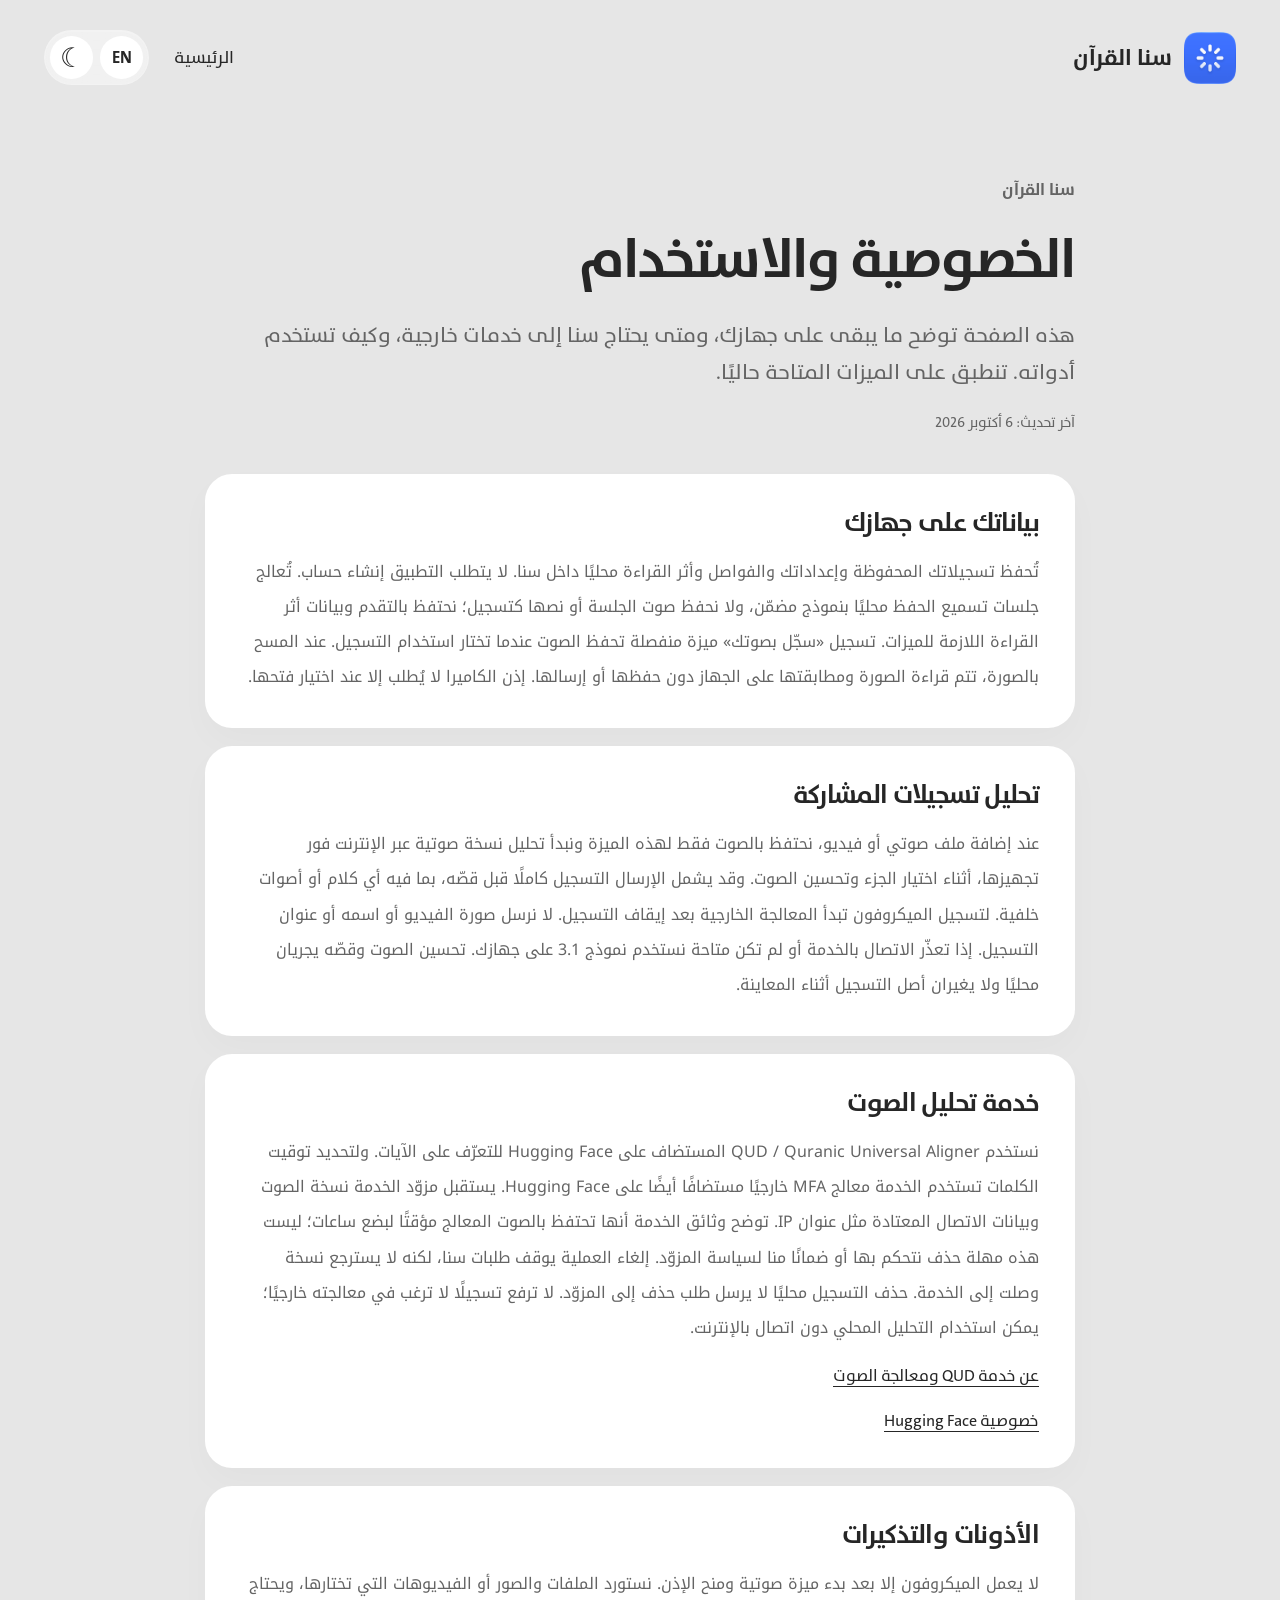
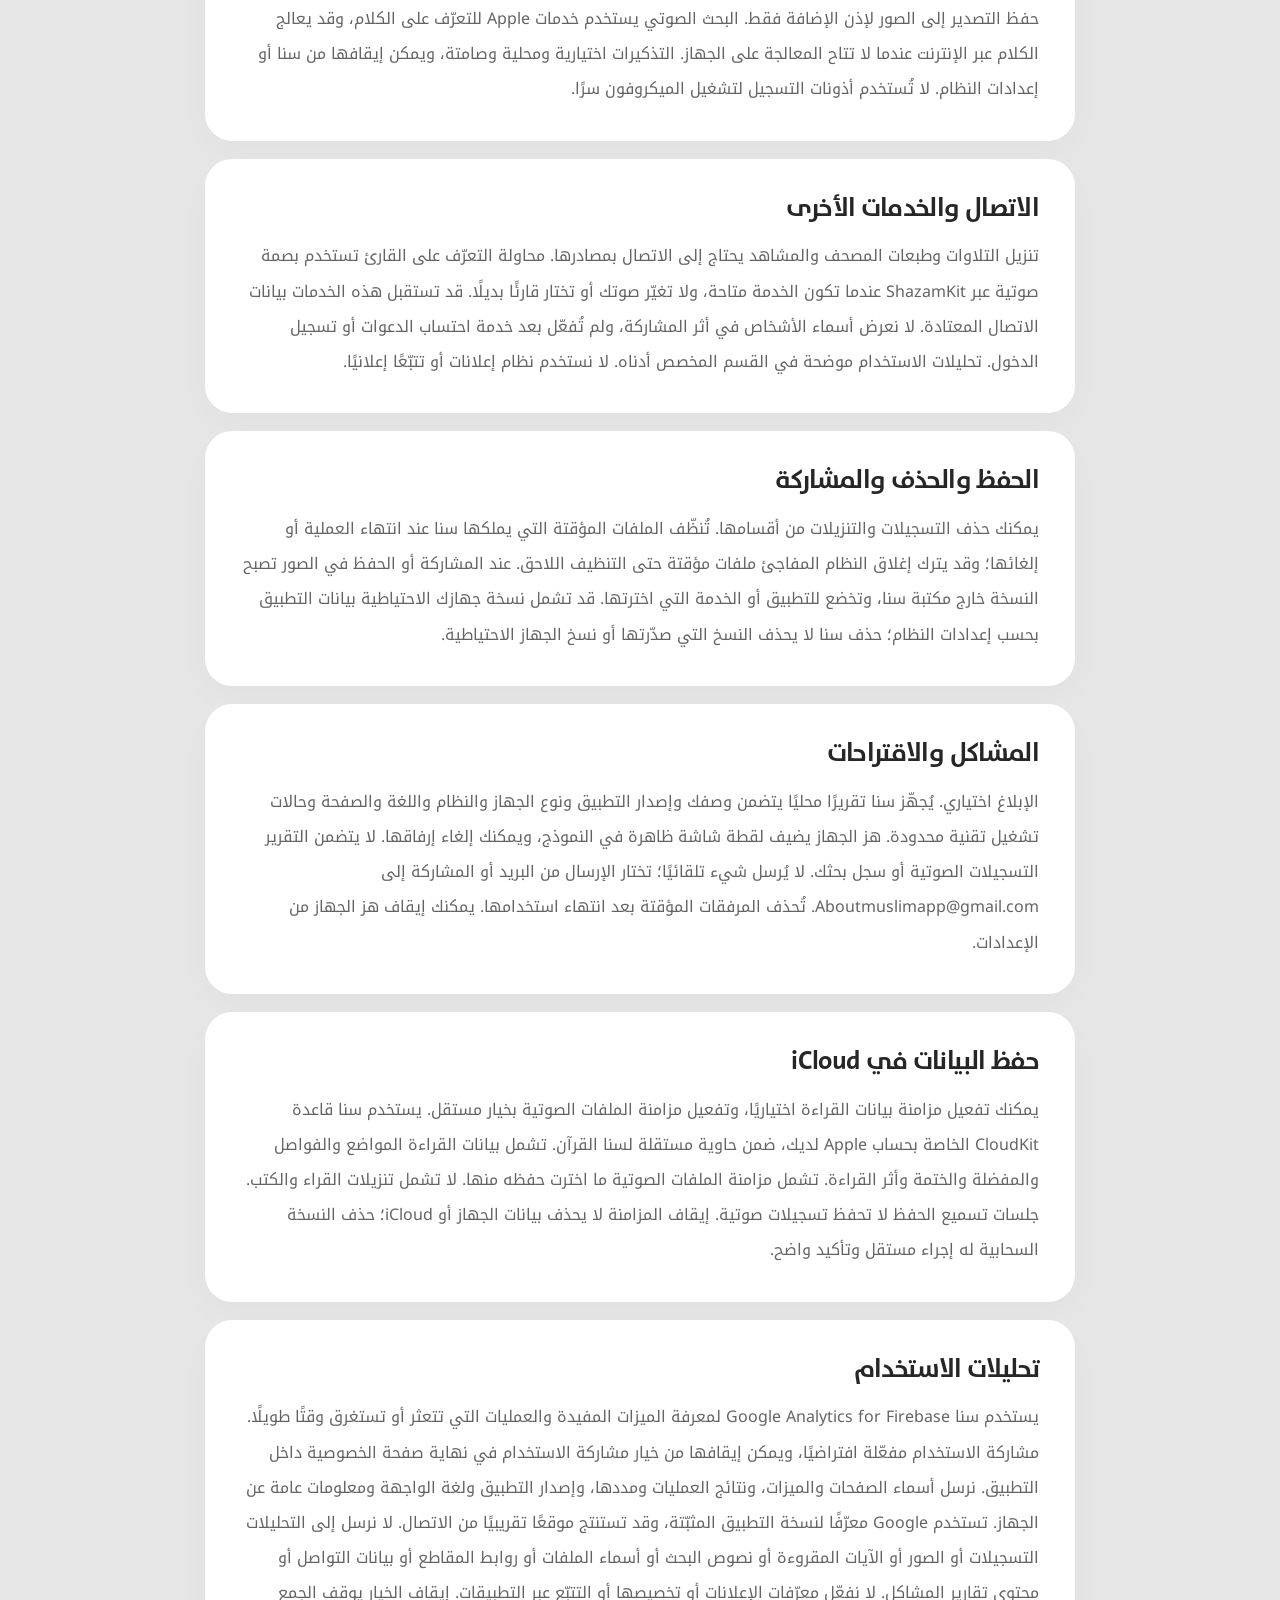
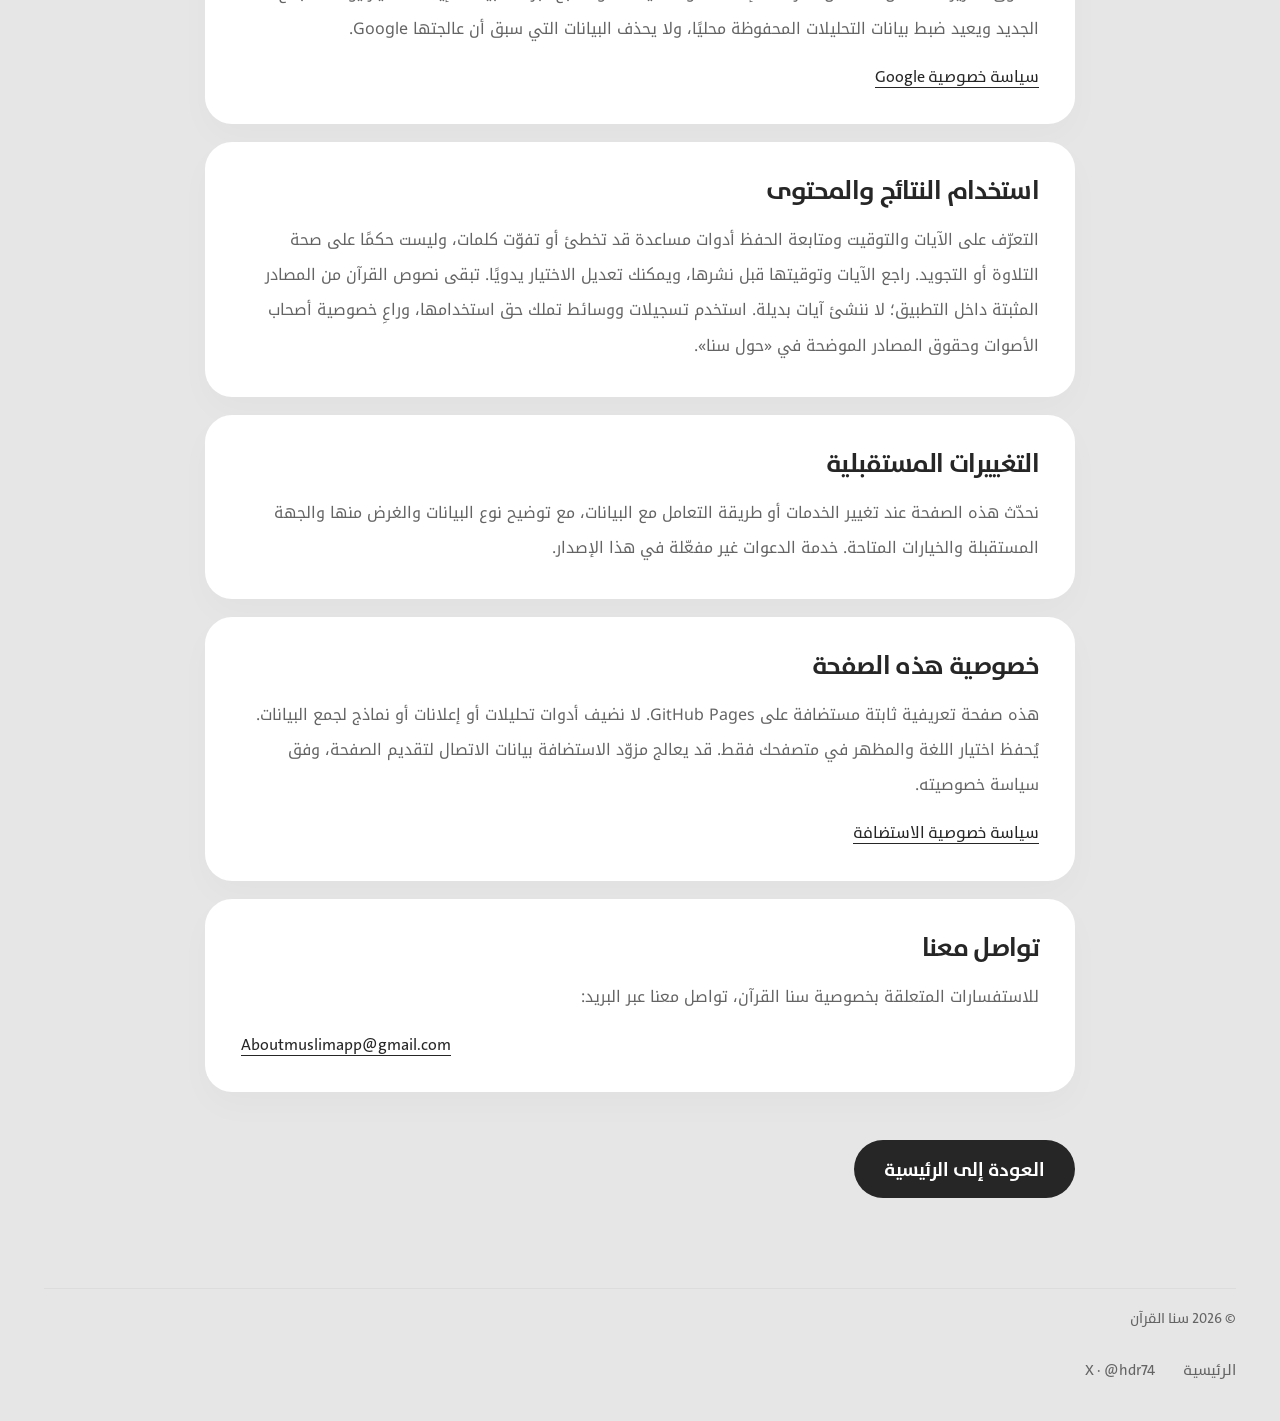
==== commit 6224d9d8: "Align privacy policy with current storage and sync" ====
--- a/privacy.html
+++ b/privacy.html
@@ -1 +1 @@
-<!doctype html><html lang="ar" dir="rtl" data-theme="light"><head><meta charset="utf-8"><meta name="viewport" content="width=device-width,initial-scale=1"><meta name="theme-color" content="#e6e6e6"><meta name="description" content="سياسة الخصوصية والاستخدام لتطبيق سنا القرآن."><title>الخصوصية والاستخدام — سنا القرآن</title><link rel="icon" href="assets/icon-light.png"><link rel="stylesheet" href="styles.css"><script src="privacy-content.js" defer></script><script src="app.js" defer></script></head><body><a class="skip" href="#main" data-copy="skip">انتقل إلى المحتوى</a><header class="site-header wrap"><a class="brand" href="./" data-local-link><img data-icon src="assets/icon-light.png" width="52" height="52" alt=""><span data-copy="brand">سنا القرآن</span></a><nav class="nav" data-nav-label aria-label="الصفحة"><a href="./" data-local-link data-copy="home">الرئيسية</a><div class="preferences"><button id="language" class="round" type="button" aria-label="Switch to English">EN</button><button id="theme" class="round theme-toggle" type="button" aria-label="النمط الداكن"><span class="sun" aria-hidden="true">☀</span><span class="moon" aria-hidden="true">☾</span></button></div></nav></header><main id="main" class="privacy-page wrap"><div class="privacy-heading"><span class="eyebrow" data-copy="brand">سنا القرآن</span><h1 data-policy="privacy_usage">الخصوصية والاستخدام</h1><p class="lead" data-policy="privacy_intro">هذه الصفحة توضح ما يبقى على جهازك، ومتى يحتاج سنا إلى خدمات خارجية، وكيف تستخدم أدواته. تنطبق على الميزات المتاحة حاليًا.</p><p class="small" data-policy="privacy_revision">آخر تحديث: 6 أكتوبر 2026</p></div><div id="policy-sections"><section class="policy-card" id="local"><h2>بياناتك على جهازك</h2><p>تُحفظ مشاريعك وتسجيلاتك المحفوظة وإعداداتك والفواصل وأثر القراءة محليًا داخل سنا. لا يتطلب التطبيق إنشاء حساب. تُعالج جلسات تسميع الحفظ محليًا بنموذج مضمّن، ولا نحفظ صوت الجلسة أو نصها كتسجيل؛ نحتفظ بالتقدم وبيانات أثر القراءة اللازمة للميزات. تسجيل «سجّل بصوتك» ميزة منفصلة تحفظ الصوت عندما تختار استخدام التسجيل. عند المسح بالصورة، تتم قراءة الصورة ومطابقتها على الجهاز دون حفظها أو إرسالها. إذن الكاميرا لا يُطلب إلا عند اختيار فتحها.</p></section><section class="policy-card" id="audio"><h2>تحليل تسجيلات المشاركة</h2><p>عند إضافة ملف صوتي أو فيديو، نحتفظ بالصوت فقط لهذه الميزة ونبدأ تحليل نسخة صوتية عبر الإنترنت فور تجهيزها، أثناء اختيار الجزء وتحسين الصوت. وقد يشمل الإرسال التسجيل كاملًا قبل قصّه، بما فيه أي كلام أو أصوات خلفية. لتسجيل الميكروفون تبدأ المعالجة الخارجية بعد إيقاف التسجيل. لا نرسل صورة الفيديو أو اسمه أو عنوان التسجيل. إذا تعذّر الاتصال بالخدمة أو لم تكن متاحة نستخدم نموذج 3.1 على جهازك. تحسين الصوت وقصّه يجريان محليًا ولا يغيران أصل التسجيل أثناء المعاينة.</p></section><section class="policy-card" id="provider"><h2>خدمة تحليل الصوت</h2><p>نستخدم QUD / Quranic Universal Aligner المستضاف على Hugging Face للتعرّف على الآيات. ولتحديد توقيت الكلمات تستخدم الخدمة معالج MFA خارجيًا مستضافًا أيضًا على Hugging Face. يستقبل مزوّد الخدمة نسخة الصوت وبيانات الاتصال المعتادة مثل عنوان IP. توضح وثائق الخدمة أنها تحتفظ بالصوت المعالج مؤقتًا لبضع ساعات؛ ليست هذه مهلة حذف نتحكم بها أو ضمانًا منا لسياسة المزوّد. إلغاء العملية يوقف طلبات سنا، لكنه لا يسترجع نسخة وصلت إلى الخدمة. حذف التسجيل محليًا لا يرسل طلب حذف إلى المزوّد. لا ترفع تسجيلًا لا ترغب في معالجته خارجيًا؛ يمكن استخدام التحليل المحلي دون اتصال بالإنترنت.</p><a href="https://qud.dev/en/projects/aligner/" target="_blank" rel="noopener noreferrer">عن خدمة QUD ومعالجة الصوت</a><a href="https://huggingface.co/privacy" target="_blank" rel="noopener noreferrer">خصوصية Hugging Face</a></section><section class="policy-card" id="permissions"><h2>الأذونات والتذكيرات</h2><p>لا يعمل الميكروفون إلا بعد بدء ميزة صوتية ومنح الإذن. نستورد الملفات والصور أو الفيديوهات التي تختارها، ويحتاج حفظ التصدير إلى الصور لإذن الإضافة فقط. البحث الصوتي يستخدم خدمات Apple للتعرّف على الكلام، وقد يعالج الكلام عبر الإنترنت عندما لا تتاح المعالجة على الجهاز. التذكيرات اختيارية ومحلية وصامتة، ويمكن إيقافها من سنا أو إعدادات النظام. لا تُستخدم أذونات التسجيل لتشغيل الميكروفون سرًا.</p></section><section class="policy-card" id="network"><h2>الاتصال والخدمات الأخرى</h2><p>تنزيل التلاوات وطبعات المصحف والمشاهد يحتاج إلى الاتصال بمصادرها. محاولة التعرّف على القارئ تستخدم بصمة صوتية عبر ShazamKit عندما تكون الخدمة متاحة، ولا تغيّر صوتك أو تختار قارئًا بديلًا. قد تستقبل هذه الخدمات بيانات الاتصال المعتادة. لا نعرض أسماء الأشخاص في أثر المشاركة، ولم تُفعّل بعد خدمة احتساب الدعوات أو تسجيل الدخول. تحليلات الاستخدام موضحة في القسم المخصص أدناه. لا نستخدم نظام إعلانات أو تتبّعًا إعلانيًا.</p></section><section class="policy-card" id="retention"><h2>الحفظ والحذف والمشاركة</h2><p>يمكنك حذف المشاريع والتسجيلات والتنزيلات من أقسامها. إزالة تسجيل من المكتبة قد تُبقي ملفه إذا كان مشروع محفوظ لا يزال يستخدمه، حتى لا يتلف المشروع. تُنظّف الملفات المؤقتة التي يملكها سنا عند انتهاء العملية أو إلغائها؛ وقد يترك إغلاق النظام المفاجئ ملفات مؤقتة حتى التنظيف اللاحق. لا تُنشر مشاريعك تلقائيًا. عند المشاركة أو الحفظ في الصور تصبح النسخة خارج مكتبة سنا، وتخضع للتطبيق أو الخدمة التي اخترتها. قد تشمل نسخة جهازك الاحتياطية بيانات التطبيق بحسب إعدادات النظام؛ حذف سنا لا يحذف النسخ التي صدّرتها أو نسخ الجهاز الاحتياطية.</p></section><section class="policy-card" id="support"><h2>المشاكل والاقتراحات</h2><p>الإبلاغ اختياري. يُجهّز سنا تقريرًا محليًا يتضمن وصفك وإصدار التطبيق ونوع الجهاز والنظام واللغة والصفحة وحالات تشغيل تقنية محدودة. هز الجهاز يضيف لقطة شاشة ظاهرة في النموذج، ويمكنك إلغاء إرفاقها. لا يتضمن التقرير ملفات المشاريع أو التسجيلات الصوتية أو سجل بحثك. لا يُرسل شيء تلقائيًا؛ تختار الإرسال من البريد أو المشاركة إلى Aboutmuslimapp@gmail.com. تُحذف المرفقات المؤقتة بعد انتهاء استخدامها. يمكنك إيقاف هز الجهاز من الإعدادات.</p></section><section class="policy-card" id="icloud"><h2>حفظ البيانات في iCloud</h2><p>يمكنك تفعيل مزامنة بيانات القراءة اختياريًا، وتفعيل مزامنة المشاريع والملفات الصوتية بخيار مستقل. يستخدم سنا قاعدة CloudKit الخاصة بحساب Apple لديك، ضمن حاوية مستقلة لسنا القرآن. تشمل بيانات القراءة المواضع والفواصل والمفضلة والختمة وأثر القراءة. تشمل مزامنة المشاريع الملفات التابعة لها، والملفات الصوتية التي اخترت حفظها. لا تشمل تنزيلات القراء والكتب. جلسات تسميع الحفظ لا تحفظ تسجيلات صوتية. إيقاف المزامنة لا يحذف بيانات الجهاز أو iCloud؛ حذف النسخة السحابية له إجراء مستقل وتأكيد واضح.</p></section><section class="policy-card" id="analytics"><h2>تحليلات الاستخدام</h2><p>يستخدم سنا Google Analytics for Firebase لمعرفة الميزات المفيدة والعمليات التي تتعثر أو تستغرق وقتًا طويلًا. مشاركة الاستخدام مفعّلة افتراضيًا، ويمكن إيقافها من خيار مشاركة الاستخدام في نهاية صفحة الخصوصية داخل التطبيق. نرسل أسماء الصفحات والميزات، ونتائج العمليات ومددها، وإصدار التطبيق ولغة الواجهة ومعلومات عامة عن الجهاز. تستخدم Google معرّفًا لنسخة التطبيق المثبّتة، وقد تستنتج موقعًا تقريبيًا من الاتصال. لا نرسل إلى التحليلات التسجيلات أو الصور أو الآيات المقروءة أو نصوص البحث أو أسماء الملفات أو روابط المقاطع أو بيانات التواصل أو محتوى تقارير المشاكل. لا نفعّل معرّفات الإعلانات أو تخصيصها أو التتبّع عبر التطبيقات. إيقاف الخيار يوقف الجمع الجديد ويعيد ضبط بيانات التحليلات المحفوظة محليًا، ولا يحذف البيانات التي سبق أن عالجتها Google.</p><a href="https://policies.google.com/privacy" target="_blank" rel="noopener noreferrer">سياسة خصوصية Google</a></section><section class="policy-card" id="usage"><h2>استخدام النتائج والمحتوى</h2><p>التعرّف على الآيات والتوقيت ومتابعة الحفظ أدوات مساعدة قد تخطئ أو تفوّت كلمات، وليست حكمًا على صحة التلاوة أو التجويد. راجع الآيات وتوقيتها قبل نشرها، ويمكنك تعديل الاختيار يدويًا. تبقى نصوص القرآن من المصادر المثبتة داخل التطبيق؛ لا ننشئ آيات بديلة. استخدم تسجيلات ووسائط تملك حق استخدامها، وراعِ خصوصية أصحاب الأصوات وحقوق المصادر الموضحة في «حول سنا».</p></section><section class="policy-card" id="updates"><h2>التغييرات المستقبلية</h2><p>نحدّث هذه الصفحة عند تغيير الخدمات أو طريقة التعامل مع البيانات، مع توضيح نوع البيانات والغرض منها والجهة المستقبلة والخيارات المتاحة. خدمة الدعوات غير مفعّلة في هذا الإصدار.</p></section></div><section class="policy-card"><h2 data-copy="websitePrivacyTitle">خصوصية هذه الصفحة</h2><p data-copy="websitePrivacyBody">هذه صفحة تعريفية ثابتة مستضافة على GitHub Pages. لا نضيف أدوات تحليلات أو إعلانات أو نماذج لجمع البيانات. يُحفظ اختيار اللغة والمظهر في متصفحك فقط. قد يعالج مزوّد الاستضافة بيانات الاتصال لتقديم الصفحة، وفق سياسة خصوصيته.</p><a href="https://docs.github.com/en/site-policy/privacy-policies/github-general-privacy-statement" target="_blank" rel="noopener noreferrer" data-copy="hostingPrivacy">سياسة خصوصية الاستضافة</a></section><section class="policy-card"><h2 data-copy="contact">تواصل معنا</h2><p data-copy="privacyContact">للاستفسارات المتعلقة بخصوصية سنا القرآن، تواصل معنا عبر البريد:</p><a class="email" href="mailto:Aboutmuslimapp@gmail.com">Aboutmuslimapp@gmail.com</a></section><a class="primary" href="./" data-local-link data-copy="backHome">العودة إلى الرئيسية</a></main><footer class="site-footer wrap"><span class="small" data-copy="copyright">© 2026 سنا القرآن</span><a href="./" data-local-link data-copy="home">الرئيسية</a><a href="https://x.com/hdr74" target="_blank" rel="noopener noreferrer">X · @hdr74</a></footer></body></html>
+<!doctype html><html lang="ar" dir="rtl" data-theme="light"><head><meta charset="utf-8"><meta name="viewport" content="width=device-width,initial-scale=1"><meta name="theme-color" content="#e6e6e6"><meta name="description" content="سياسة الخصوصية والاستخدام لتطبيق سنا القرآن."><title>الخصوصية والاستخدام — سنا القرآن</title><link rel="icon" href="assets/icon-light.png"><link rel="stylesheet" href="styles.css"><script src="privacy-content.js" defer></script><script src="app.js" defer></script></head><body><a class="skip" href="#main" data-copy="skip">انتقل إلى المحتوى</a><header class="site-header wrap"><a class="brand" href="./" data-local-link><img data-icon src="assets/icon-light.png" width="52" height="52" alt=""><span data-copy="brand">سنا القرآن</span></a><nav class="nav" data-nav-label aria-label="الصفحة"><a href="./" data-local-link data-copy="home">الرئيسية</a><div class="preferences"><button id="language" class="round" type="button" aria-label="Switch to English">EN</button><button id="theme" class="round theme-toggle" type="button" aria-label="النمط الداكن"><span class="sun" aria-hidden="true">☀</span><span class="moon" aria-hidden="true">☾</span></button></div></nav></header><main id="main" class="privacy-page wrap"><div class="privacy-heading"><span class="eyebrow" data-copy="brand">سنا القرآن</span><h1 data-policy="privacy_usage">الخصوصية والاستخدام</h1><p class="lead" data-policy="privacy_intro">هذه الصفحة توضح ما يبقى على جهازك، ومتى يحتاج سنا إلى خدمات خارجية، وكيف تستخدم أدواته. تنطبق على الميزات المتاحة حاليًا.</p><p class="small" data-policy="privacy_revision">آخر تحديث: 6 أكتوبر 2026</p></div><div id="policy-sections"><section class="policy-card" id="local"><h2>بياناتك على جهازك</h2><p>تُحفظ تسجيلاتك المحفوظة وإعداداتك والفواصل وأثر القراءة محليًا داخل سنا. لا يتطلب التطبيق إنشاء حساب. تُعالج جلسات تسميع الحفظ محليًا بنموذج مضمّن، ولا نحفظ صوت الجلسة أو نصها كتسجيل؛ نحتفظ بالتقدم وبيانات أثر القراءة اللازمة للميزات. تسجيل «سجّل بصوتك» ميزة منفصلة تحفظ الصوت عندما تختار استخدام التسجيل. عند المسح بالصورة، تتم قراءة الصورة ومطابقتها على الجهاز دون حفظها أو إرسالها. إذن الكاميرا لا يُطلب إلا عند اختيار فتحها.</p></section><section class="policy-card" id="audio"><h2>تحليل تسجيلات المشاركة</h2><p>عند إضافة ملف صوتي أو فيديو، نحتفظ بالصوت فقط لهذه الميزة ونبدأ تحليل نسخة صوتية عبر الإنترنت فور تجهيزها، أثناء اختيار الجزء وتحسين الصوت. وقد يشمل الإرسال التسجيل كاملًا قبل قصّه، بما فيه أي كلام أو أصوات خلفية. لتسجيل الميكروفون تبدأ المعالجة الخارجية بعد إيقاف التسجيل. لا نرسل صورة الفيديو أو اسمه أو عنوان التسجيل. إذا تعذّر الاتصال بالخدمة أو لم تكن متاحة نستخدم نموذج 3.1 على جهازك. تحسين الصوت وقصّه يجريان محليًا ولا يغيران أصل التسجيل أثناء المعاينة.</p></section><section class="policy-card" id="provider"><h2>خدمة تحليل الصوت</h2><p>نستخدم QUD / Quranic Universal Aligner المستضاف على Hugging Face للتعرّف على الآيات. ولتحديد توقيت الكلمات تستخدم الخدمة معالج MFA خارجيًا مستضافًا أيضًا على Hugging Face. يستقبل مزوّد الخدمة نسخة الصوت وبيانات الاتصال المعتادة مثل عنوان IP. توضح وثائق الخدمة أنها تحتفظ بالصوت المعالج مؤقتًا لبضع ساعات؛ ليست هذه مهلة حذف نتحكم بها أو ضمانًا منا لسياسة المزوّد. إلغاء العملية يوقف طلبات سنا، لكنه لا يسترجع نسخة وصلت إلى الخدمة. حذف التسجيل محليًا لا يرسل طلب حذف إلى المزوّد. لا ترفع تسجيلًا لا ترغب في معالجته خارجيًا؛ يمكن استخدام التحليل المحلي دون اتصال بالإنترنت.</p><a href="https://qud.dev/en/projects/aligner/" target="_blank" rel="noopener noreferrer">عن خدمة QUD ومعالجة الصوت</a><a href="https://huggingface.co/privacy" target="_blank" rel="noopener noreferrer">خصوصية Hugging Face</a></section><section class="policy-card" id="permissions"><h2>الأذونات والتذكيرات</h2><p>لا يعمل الميكروفون إلا بعد بدء ميزة صوتية ومنح الإذن. نستورد الملفات والصور أو الفيديوهات التي تختارها، ويحتاج حفظ التصدير إلى الصور لإذن الإضافة فقط. البحث الصوتي يستخدم خدمات Apple للتعرّف على الكلام، وقد يعالج الكلام عبر الإنترنت عندما لا تتاح المعالجة على الجهاز. التذكيرات اختيارية ومحلية وصامتة، ويمكن إيقافها من سنا أو إعدادات النظام. لا تُستخدم أذونات التسجيل لتشغيل الميكروفون سرًا.</p></section><section class="policy-card" id="network"><h2>الاتصال والخدمات الأخرى</h2><p>تنزيل التلاوات وطبعات المصحف والمشاهد يحتاج إلى الاتصال بمصادرها. محاولة التعرّف على القارئ تستخدم بصمة صوتية عبر ShazamKit عندما تكون الخدمة متاحة، ولا تغيّر صوتك أو تختار قارئًا بديلًا. قد تستقبل هذه الخدمات بيانات الاتصال المعتادة. لا نعرض أسماء الأشخاص في أثر المشاركة، ولم تُفعّل بعد خدمة احتساب الدعوات أو تسجيل الدخول. تحليلات الاستخدام موضحة في القسم المخصص أدناه. لا نستخدم نظام إعلانات أو تتبّعًا إعلانيًا.</p></section><section class="policy-card" id="retention"><h2>الحفظ والحذف والمشاركة</h2><p>يمكنك حذف التسجيلات والتنزيلات من أقسامها. تُنظّف الملفات المؤقتة التي يملكها سنا عند انتهاء العملية أو إلغائها؛ وقد يترك إغلاق النظام المفاجئ ملفات مؤقتة حتى التنظيف اللاحق. عند المشاركة أو الحفظ في الصور تصبح النسخة خارج مكتبة سنا، وتخضع للتطبيق أو الخدمة التي اخترتها. قد تشمل نسخة جهازك الاحتياطية بيانات التطبيق بحسب إعدادات النظام؛ حذف سنا لا يحذف النسخ التي صدّرتها أو نسخ الجهاز الاحتياطية.</p></section><section class="policy-card" id="support"><h2>المشاكل والاقتراحات</h2><p>الإبلاغ اختياري. يُجهّز سنا تقريرًا محليًا يتضمن وصفك وإصدار التطبيق ونوع الجهاز والنظام واللغة والصفحة وحالات تشغيل تقنية محدودة. هز الجهاز يضيف لقطة شاشة ظاهرة في النموذج، ويمكنك إلغاء إرفاقها. لا يتضمن التقرير التسجيلات الصوتية أو سجل بحثك. لا يُرسل شيء تلقائيًا؛ تختار الإرسال من البريد أو المشاركة إلى Aboutmuslimapp@gmail.com. تُحذف المرفقات المؤقتة بعد انتهاء استخدامها. يمكنك إيقاف هز الجهاز من الإعدادات.</p></section><section class="policy-card" id="icloud"><h2>حفظ البيانات في iCloud</h2><p>يمكنك تفعيل مزامنة بيانات القراءة اختياريًا، وتفعيل مزامنة الملفات الصوتية بخيار مستقل. يستخدم سنا قاعدة CloudKit الخاصة بحساب Apple لديك، ضمن حاوية مستقلة لسنا القرآن. تشمل بيانات القراءة المواضع والفواصل والمفضلة والختمة وأثر القراءة. تشمل مزامنة الملفات الصوتية ما اخترت حفظه منها. لا تشمل تنزيلات القراء والكتب. جلسات تسميع الحفظ لا تحفظ تسجيلات صوتية. إيقاف المزامنة لا يحذف بيانات الجهاز أو iCloud؛ حذف النسخة السحابية له إجراء مستقل وتأكيد واضح.</p></section><section class="policy-card" id="analytics"><h2>تحليلات الاستخدام</h2><p>يستخدم سنا Google Analytics for Firebase لمعرفة الميزات المفيدة والعمليات التي تتعثر أو تستغرق وقتًا طويلًا. مشاركة الاستخدام مفعّلة افتراضيًا، ويمكن إيقافها من خيار مشاركة الاستخدام في نهاية صفحة الخصوصية داخل التطبيق. نرسل أسماء الصفحات والميزات، ونتائج العمليات ومددها، وإصدار التطبيق ولغة الواجهة ومعلومات عامة عن الجهاز. تستخدم Google معرّفًا لنسخة التطبيق المثبّتة، وقد تستنتج موقعًا تقريبيًا من الاتصال. لا نرسل إلى التحليلات التسجيلات أو الصور أو الآيات المقروءة أو نصوص البحث أو أسماء الملفات أو روابط المقاطع أو بيانات التواصل أو محتوى تقارير المشاكل. لا نفعّل معرّفات الإعلانات أو تخصيصها أو التتبّع عبر التطبيقات. إيقاف الخيار يوقف الجمع الجديد ويعيد ضبط بيانات التحليلات المحفوظة محليًا، ولا يحذف البيانات التي سبق أن عالجتها Google.</p><a href="https://policies.google.com/privacy" target="_blank" rel="noopener noreferrer">سياسة خصوصية Google</a></section><section class="policy-card" id="usage"><h2>استخدام النتائج والمحتوى</h2><p>التعرّف على الآيات والتوقيت ومتابعة الحفظ أدوات مساعدة قد تخطئ أو تفوّت كلمات، وليست حكمًا على صحة التلاوة أو التجويد. راجع الآيات وتوقيتها قبل نشرها، ويمكنك تعديل الاختيار يدويًا. تبقى نصوص القرآن من المصادر المثبتة داخل التطبيق؛ لا ننشئ آيات بديلة. استخدم تسجيلات ووسائط تملك حق استخدامها، وراعِ خصوصية أصحاب الأصوات وحقوق المصادر الموضحة في «حول سنا».</p></section><section class="policy-card" id="updates"><h2>التغييرات المستقبلية</h2><p>نحدّث هذه الصفحة عند تغيير الخدمات أو طريقة التعامل مع البيانات، مع توضيح نوع البيانات والغرض منها والجهة المستقبلة والخيارات المتاحة. خدمة الدعوات غير مفعّلة في هذا الإصدار.</p></section></div><section class="policy-card"><h2 data-copy="websitePrivacyTitle">خصوصية هذه الصفحة</h2><p data-copy="websitePrivacyBody">هذه صفحة تعريفية ثابتة مستضافة على GitHub Pages. لا نضيف أدوات تحليلات أو إعلانات أو نماذج لجمع البيانات. يُحفظ اختيار اللغة والمظهر في متصفحك فقط. قد يعالج مزوّد الاستضافة بيانات الاتصال لتقديم الصفحة، وفق سياسة خصوصيته.</p><a href="https://docs.github.com/en/site-policy/privacy-policies/github-general-privacy-statement" target="_blank" rel="noopener noreferrer" data-copy="hostingPrivacy">سياسة خصوصية الاستضافة</a></section><section class="policy-card"><h2 data-copy="contact">تواصل معنا</h2><p data-copy="privacyContact">للاستفسارات المتعلقة بخصوصية سنا القرآن، تواصل معنا عبر البريد:</p><a class="email" href="mailto:Aboutmuslimapp@gmail.com">Aboutmuslimapp@gmail.com</a></section><a class="primary" href="./" data-local-link data-copy="backHome">العودة إلى الرئيسية</a></main><footer class="site-footer wrap"><span class="small" data-copy="copyright">© 2026 سنا القرآن</span><a href="./" data-local-link data-copy="home">الرئيسية</a><a href="https://x.com/hdr74" target="_blank" rel="noopener noreferrer">X · @hdr74</a></footer></body></html>
